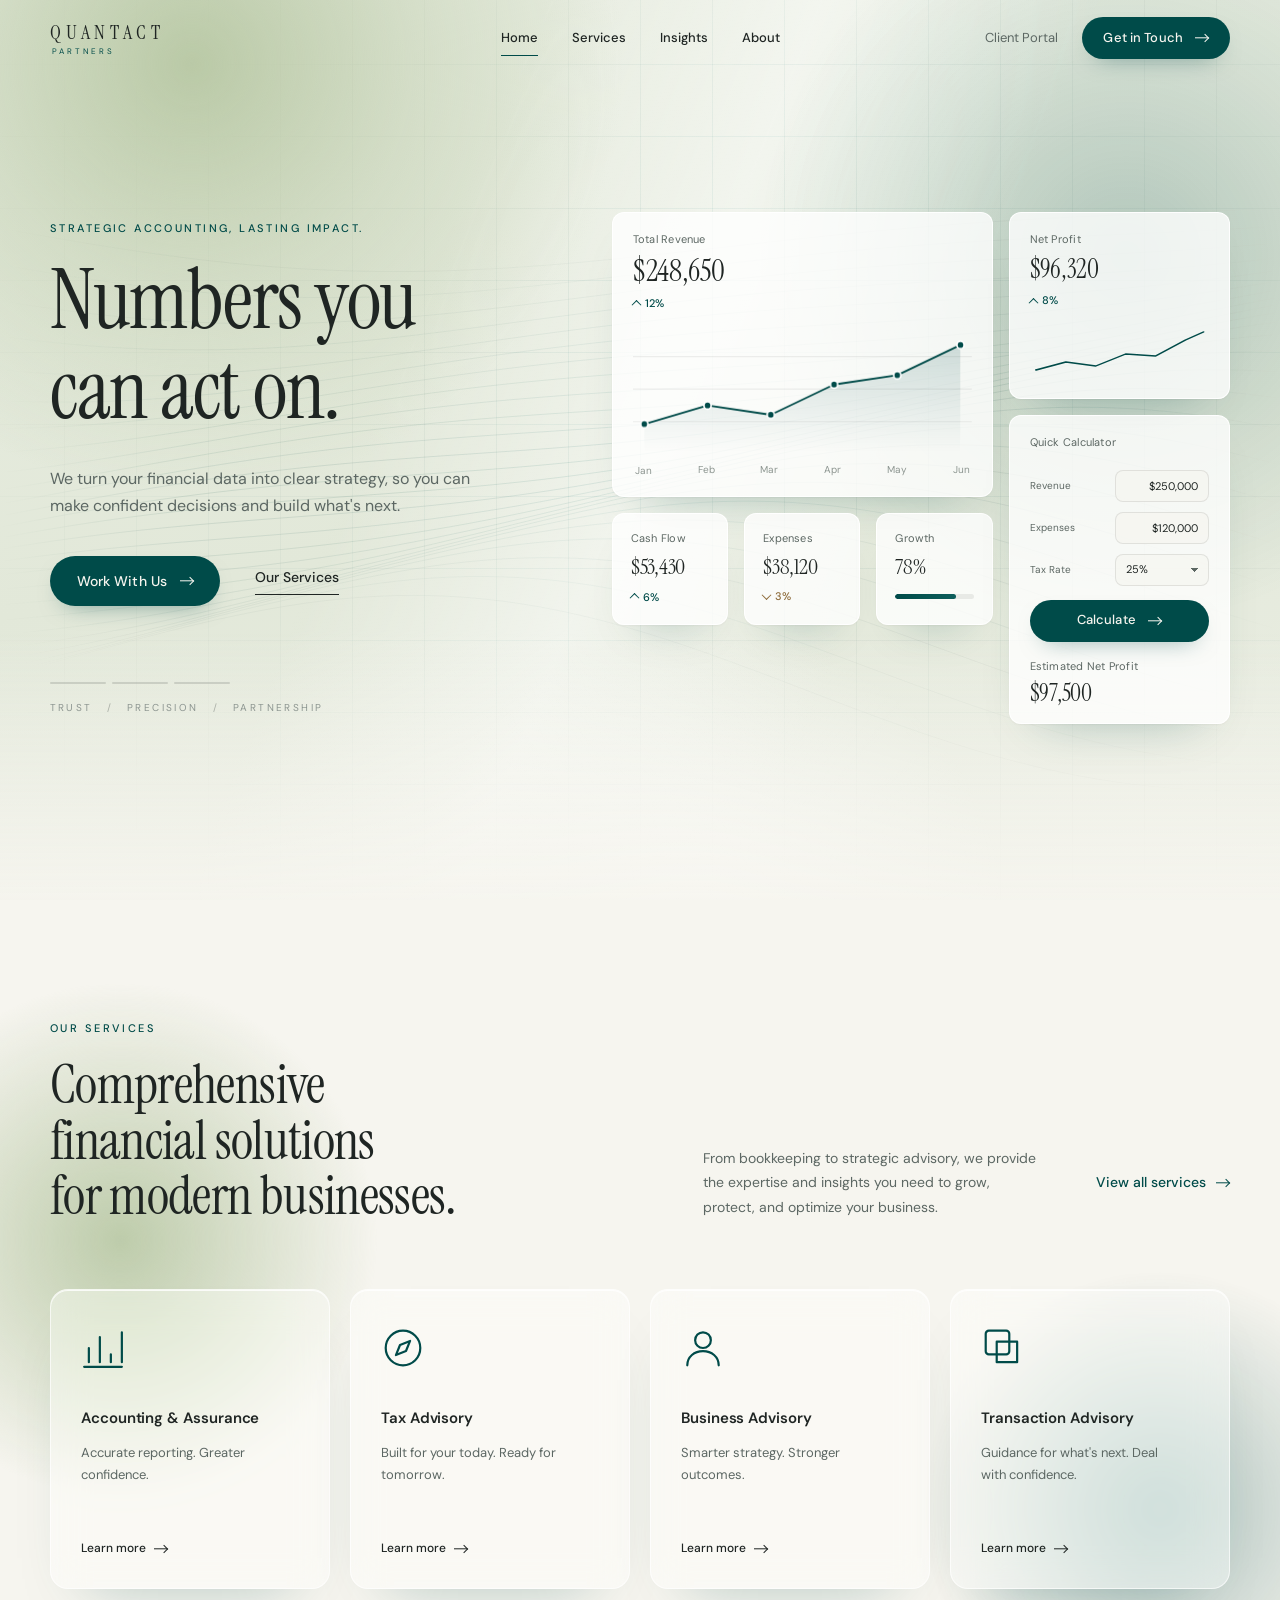
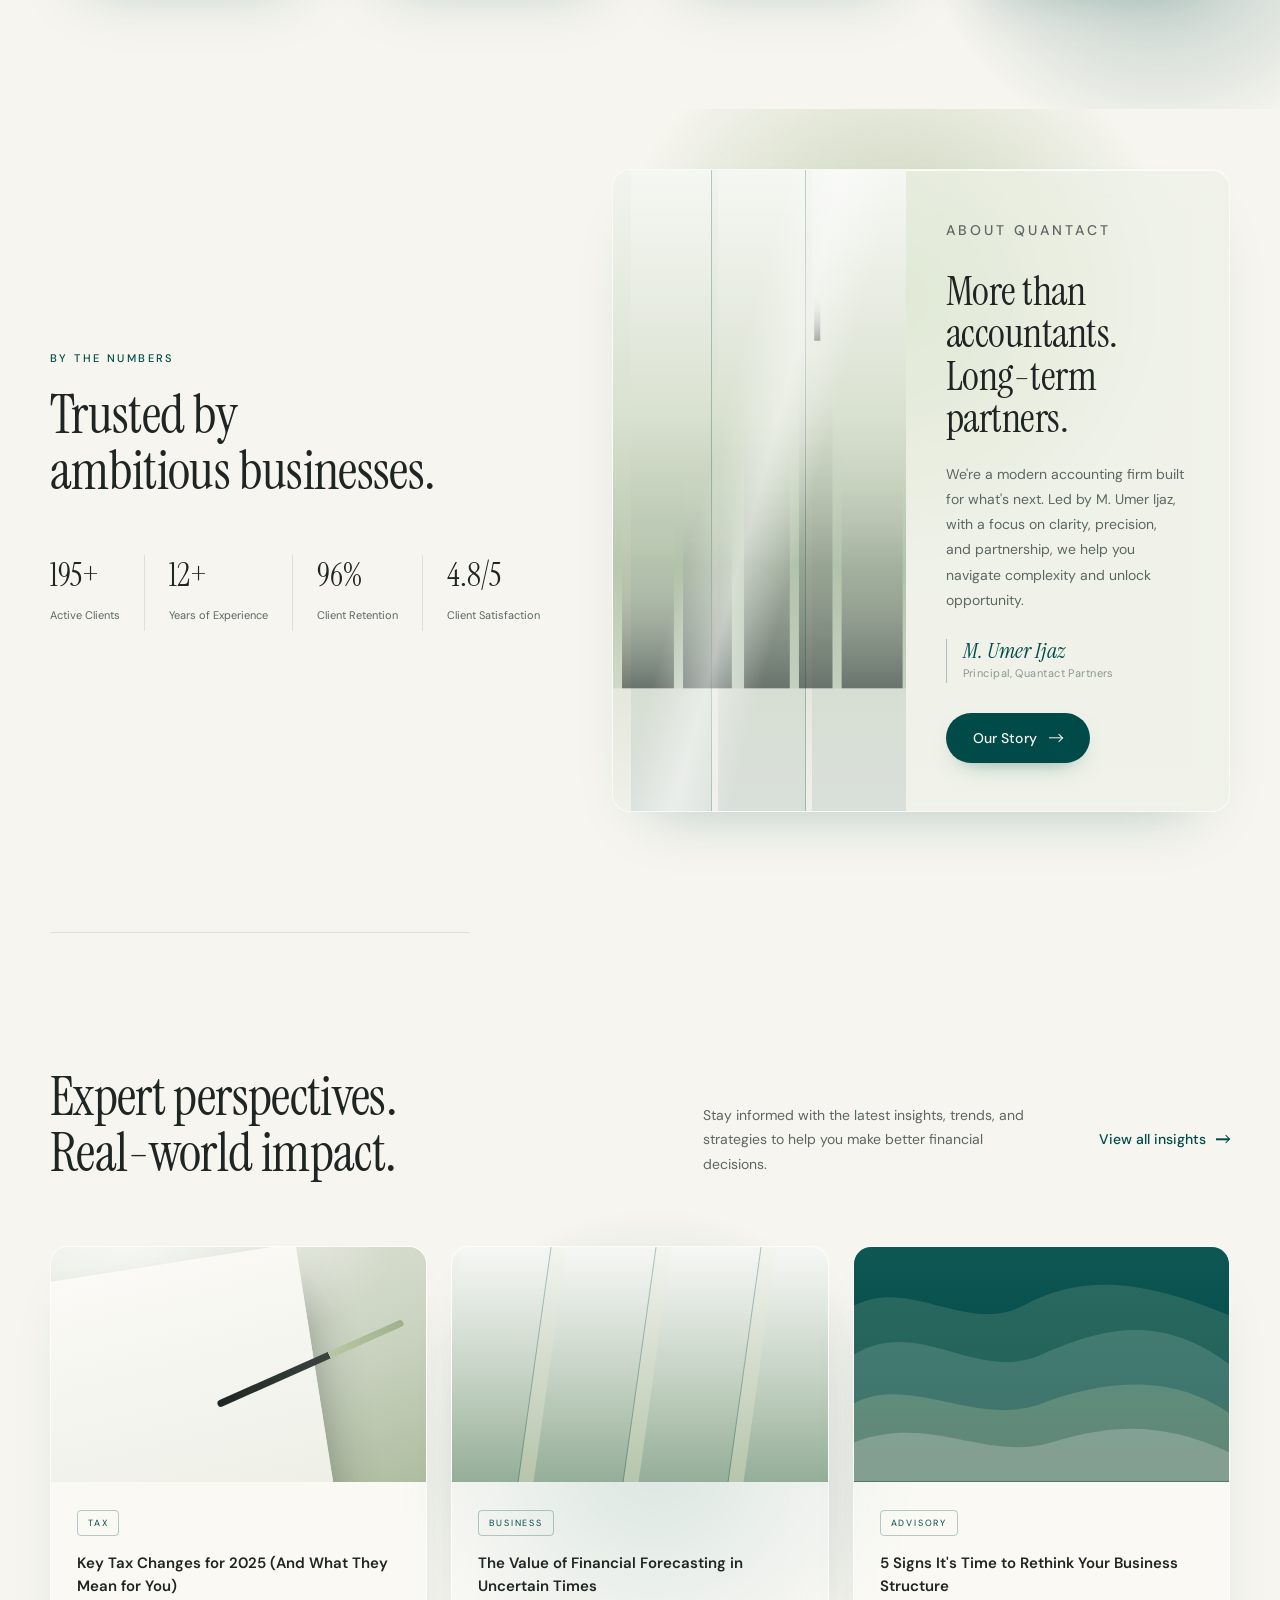
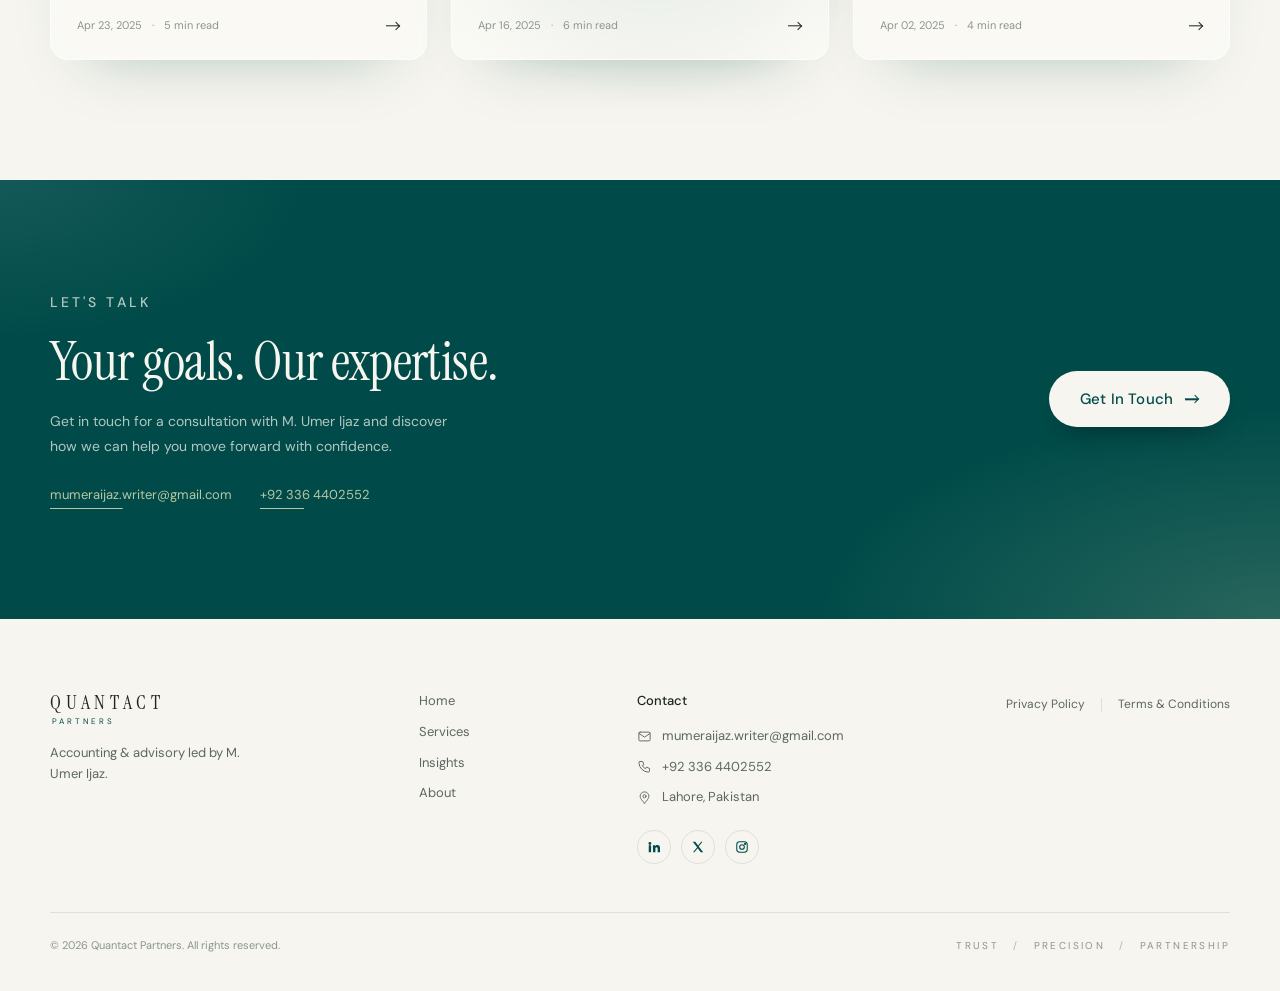
==== index.html @ a934c2be "Rebuild site as a lightweight glassmorphism page matching the reference design Replace the Three.js " ====
<!DOCTYPE html>
<html lang="en">
<head>
  <meta charset="utf-8">
  <meta name="viewport" content="width=device-width, initial-scale=1">
  <title>Quantact Partners | M. Umer Ijaz, Accounting &amp; Advisory</title>
  <meta name="description" content="Quantact Partners, led by M. Umer Ijaz, turns financial data into clear strategy. Accounting, assurance, tax and business advisory for ambitious businesses in Lahore and beyond.">
  <meta name="theme-color" content="#F6F5EF">
  <link rel="preconnect" href="https://fonts.googleapis.com">
  <link rel="preconnect" href="https://fonts.gstatic.com" crossorigin>
  <link href="https://fonts.googleapis.com/css2?family=Instrument+Serif:ital@0;1&family=DM+Sans:opsz,wght@9..40,300;9..40,400;9..40,500;9..40,600&display=swap" rel="stylesheet">
  <link rel="stylesheet" href="assets/css/style.css">
  <link rel="icon" href="data:image/svg+xml,%3Csvg xmlns='http://www.w3.org/2000/svg' viewBox='0 0 64 64'%3E%3Crect width='64' height='64' rx='14' fill='%23004B49'/%3E%3Ctext x='32' y='44' text-anchor='middle' font-family='Georgia,serif' font-size='36' fill='%23F6F5EF'%3EQ%3C/text%3E%3C/svg%3E">
</head>
<body>

  <header class="nav" id="nav">
    <div class="container nav__inner">
      <a href="#home" class="brand" aria-label="Quantact Partners, home">
        <span class="brand__name">Quantact</span>
        <span class="brand__sub">Partners</span>
      </a>

      <nav class="nav__links" aria-label="Primary">
        <a href="#home" class="is-active">Home</a>
        <a href="#services">Services</a>
        <a href="#insights">Insights</a>
        <a href="#about">About</a>
      </nav>

      <div class="nav__actions">
        <a href="#contact" class="nav__portal">Client Portal</a>
        <a href="#contact" class="btn btn--sm" data-magnetic>Get in Touch <i class="arrow"></i></a>
        <button class="burger" id="burger" aria-label="Open menu" aria-expanded="false" aria-controls="menu">
          <span></span><span></span>
        </button>
      </div>
    </div>
  </header>

  <nav class="menu" id="menu" aria-label="Mobile">
    <a href="#home">Home</a>
    <a href="#services">Services</a>
    <a href="#insights">Insights</a>
    <a href="#about">About</a>
    <a href="#contact">Client Portal</a>
    <a href="#contact" class="btn">Get in Touch <i class="arrow"></i></a>
  </nav>

  <main>

    <!-- Hero -->
    <section class="hero" id="home">
      <div class="hero__bg" aria-hidden="true">
        <div class="hero__grid-lines"></div>
        <div class="orb orb--1"></div>
        <div class="orb orb--2"></div>
        <div class="orb orb--3"></div>
        <canvas class="hero__silk" id="silk"></canvas>
        <div class="hero__sweep"></div>
        <div class="hero__vignette"></div>
      </div>

      <div class="container hero__layout">
        <div class="hero__copy">
          <p class="eyebrow rise" style="--d:.1s">Strategic accounting, lasting impact.</p>
          <h1 class="hero__title">
            <span class="l"><span class="w" style="--d:.2s">Numbers</span> <span class="w" style="--d:.3s">you</span></span>
            <span class="l"><span class="w" style="--d:.4s">can</span> <span class="w" style="--d:.5s">act</span> <span class="w" style="--d:.6s">on.</span></span>
          </h1>
          <p class="hero__lead rise" style="--d:.7s">We turn your financial data into clear strategy, so you can make confident decisions and build what's next.</p>
          <div class="hero__actions rise" style="--d:.85s">
            <a href="#contact" class="btn" data-magnetic>Work With Us <i class="arrow"></i></a>
            <a href="#services" class="link-underline">Our Services</a>
          </div>

          <div class="hero__meter rise" style="--d:1.1s" aria-hidden="true">
            <div class="meter">
              <span class="meter__bar" style="--i:0"></span>
              <span class="meter__bar" style="--i:1"></span>
              <span class="meter__bar" style="--i:2"></span>
            </div>
            <p class="values">
              <span class="values__item" style="--i:0">Trust</span><em>/</em>
              <span class="values__item" style="--i:1">Precision</span><em>/</em>
              <span class="values__item" style="--i:2">Partnership</span>
            </p>
          </div>
        </div>

        <!-- Dashboard -->
        <div class="dash rise" style="--d:.45s" aria-label="Sample financial dashboard">
          <div class="dash__col dash__col--main">
            <article class="panel panel--revenue float" style="--f:0s">
              <header class="panel__head">
                <small>Total Revenue</small>
                <strong>$<span data-count="248650">0</span></strong>
                <span class="delta delta--up"><i></i>12%</span>
              </header>
              <svg class="chart" viewBox="0 0 300 110" preserveAspectRatio="none" aria-hidden="true">
                <defs>
                  <linearGradient id="areaFill" x1="0" y1="0" x2="0" y2="1">
                    <stop offset="0" stop-color="#004B49" stop-opacity=".16"/>
                    <stop offset="1" stop-color="#004B49" stop-opacity="0"/>
                  </linearGradient>
                </defs>
                <g class="chart__rules">
                  <line x1="0" y1="28" x2="300" y2="28"/>
                  <line x1="0" y1="56" x2="300" y2="56"/>
                  <line x1="0" y1="84" x2="300" y2="84"/>
                </g>
                <path class="chart__area" d="M10 86 L66 70 L122 78 L178 52 L234 44 L290 18 L290 110 L10 110 Z" fill="url(#areaFill)"/>
                <path class="chart__line" pathLength="1" d="M10 86 L66 70 L122 78 L178 52 L234 44 L290 18"/>
                <g class="chart__dots">
                  <circle cx="10" cy="86" r="3.2" style="--i:0"/>
                  <circle cx="66" cy="70" r="3.2" style="--i:1"/>
                  <circle cx="122" cy="78" r="3.2" style="--i:2"/>
                  <circle cx="178" cy="52" r="3.2" style="--i:3"/>
                  <circle cx="234" cy="44" r="3.2" style="--i:4"/>
                  <circle cx="290" cy="18" r="3.2" style="--i:5"/>
                </g>
              </svg>
              <div class="chart__axis"><span>Jan</span><span>Feb</span><span>Mar</span><span>Apr</span><span>May</span><span>Jun</span></div>
            </article>

            <div class="dash__row">
              <article class="panel panel--mini float" style="--f:.8s">
                <small>Cash Flow</small>
                <strong>$<span data-count="53430">0</span></strong>
                <span class="delta delta--up"><i></i>6%</span>
              </article>
              <article class="panel panel--mini float" style="--f:1.6s">
                <small>Expenses</small>
                <strong>$<span data-count="38120">0</span></strong>
                <span class="delta delta--down"><i></i>3%</span>
              </article>
              <article class="panel panel--mini float" style="--f:2.4s">
                <small>Growth</small>
                <strong><span data-count="78">0</span>%</strong>
                <span class="progress" aria-hidden="true"><i style="--w:78%"></i></span>
              </article>
            </div>
          </div>

          <div class="dash__col dash__col--side">
            <article class="panel panel--profit float" style="--f:.4s">
              <small>Net Profit</small>
              <strong>$<span data-count="96320">0</span></strong>
              <span class="delta delta--up"><i></i>8%</span>
              <svg class="spark" viewBox="0 0 120 56" preserveAspectRatio="none" aria-hidden="true">
                <path class="spark__line" pathLength="1" d="M4 46 L24 38 L44 42 L64 30 L84 32 L104 16 L116 8"/>
              </svg>
            </article>

            <form class="panel panel--calc float" id="calc" style="--f:1.2s" autocomplete="off">
              <small class="panel__label">Quick Calculator</small>
              <label class="field">
                <span>Revenue</span>
                <input type="text" inputmode="numeric" name="revenue" value="$250,000" aria-label="Revenue">
              </label>
              <label class="field">
                <span>Expenses</span>
                <input type="text" inputmode="numeric" name="expenses" value="$120,000" aria-label="Expenses">
              </label>
              <label class="field">
                <span>Tax Rate</span>
                <select name="rate" aria-label="Tax rate">
                  <option value="15">15%</option>
                  <option value="20">20%</option>
                  <option value="25" selected>25%</option>
                  <option value="30">30%</option>
                  <option value="35">35%</option>
                </select>
              </label>
              <button type="submit" class="btn btn--block">Calculate <i class="arrow"></i></button>
              <div class="calc__result">
                <small>Estimated Net Profit</small>
                <strong>$<span id="calcOut">97,500</span></strong>
              </div>
            </form>
          </div>
        </div>
      </div>
    </section>

    <!-- Services -->
    <section class="section services" id="services">
      <div class="glow glow--a" aria-hidden="true"></div>
      <div class="glow glow--b" aria-hidden="true"></div>
      <div class="container">
        <div class="section__head">
          <div>
            <p class="eyebrow reveal">Our Services</p>
            <h2 class="title reveal" style="--d:.1s">Comprehensive<br>financial solutions<br>for modern businesses.</h2>
          </div>
          <div class="section__aside reveal" style="--d:.2s">
            <p>From bookkeeping to strategic advisory, we provide the expertise and insights you need to grow, protect, and optimize your business.</p>
            <a href="#contact" class="link-arrow">View all services <i class="arrow"></i></a>
          </div>
        </div>

        <div class="cards">
          <article class="glass card reveal" style="--d:0s">
            <span class="card__icon"><svg viewBox="0 0 28 28" aria-hidden="true"><path d="M5 23V14M12 23V7M19 23v-5M26 23V4" stroke-linecap="round"/><path d="M2 26h24" stroke-linecap="round"/></svg></span>
            <h3>Accounting &amp; Assurance</h3>
            <p>Accurate reporting. Greater confidence.</p>
            <a href="#contact" class="card__link">Learn more <i class="arrow"></i></a>
          </article>
          <article class="glass card reveal" style="--d:.1s">
            <span class="card__icon"><svg viewBox="0 0 28 28" aria-hidden="true"><circle cx="14" cy="14" r="11"/><path d="m18.5 9.5-2.6 6.4-6.4 2.6 2.6-6.4z" stroke-linejoin="round"/></svg></span>
            <h3>Tax Advisory</h3>
            <p>Built for your today. Ready for tomorrow.</p>
            <a href="#contact" class="card__link">Learn more <i class="arrow"></i></a>
          </article>
          <article class="glass card reveal" style="--d:.2s">
            <span class="card__icon"><svg viewBox="0 0 28 28" aria-hidden="true"><circle cx="14" cy="9" r="5"/><path d="M4 25c0-5.5 4.5-9 10-9s10 3.5 10 9" stroke-linecap="round"/></svg></span>
            <h3>Business Advisory</h3>
            <p>Smarter strategy. Stronger outcomes.</p>
            <a href="#contact" class="card__link">Learn more <i class="arrow"></i></a>
          </article>
          <article class="glass card reveal" style="--d:.3s">
            <span class="card__icon"><svg viewBox="0 0 28 28" aria-hidden="true"><rect x="3" y="3" width="15" height="15" rx="2"/><path d="M10 10h13v13H10z" stroke-linejoin="round"/></svg></span>
            <h3>Transaction Advisory</h3>
            <p>Guidance for what's next. Deal with confidence.</p>
            <a href="#contact" class="card__link">Learn more <i class="arrow"></i></a>
          </article>
        </div>
      </div>
    </section>

    <!-- Numbers + About -->
    <section class="section about" id="about">
      <div class="glow glow--c" aria-hidden="true"></div>
      <div class="container about__layout">
        <div class="numbers">
          <p class="eyebrow reveal">By the numbers</p>
          <h2 class="title reveal" style="--d:.1s">Trusted by<br>ambitious businesses.</h2>
          <ul class="numbers__list">
            <li class="reveal" style="--d:.15s"><strong><span data-count="200">0</span>+</strong><span>Active Clients</span></li>
            <li class="reveal" style="--d:.25s"><strong><span data-count="12">0</span>+</strong><span>Years of Experience</span></li>
            <li class="reveal" style="--d:.35s"><strong><span data-count="98">0</span>%</strong><span>Client Retention</span></li>
            <li class="reveal" style="--d:.45s"><strong><span data-count="4.9" data-decimals="1">0</span>/5</strong><span>Client Satisfaction</span></li>
          </ul>
        </div>

        <div class="story glass reveal" style="--d:.2s">
          <div class="story__media" aria-hidden="true">
            <div class="skyline">
              <svg viewBox="0 0 320 420" preserveAspectRatio="xMidYMax slice">
                <defs>
                  <linearGradient id="skyFade" x1="0" y1="0" x2="0" y2="1">
                    <stop offset="0" stop-color="#F6F5EF" stop-opacity="0"/>
                    <stop offset="1" stop-color="#1F2523" stop-opacity=".55"/>
                  </linearGradient>
                </defs>
                <g class="skyline__towers" fill="url(#skyFade)">
                  <rect x="150" y="150" width="30" height="190"/>
                  <rect x="186" y="110" width="22" height="230"/>
                  <rect x="214" y="170" width="40" height="170"/>
                  <rect x="260" y="140" width="26" height="200"/>
                  <rect x="292" y="190" width="40" height="150"/>
                  <rect x="110" y="200" width="32" height="140"/>
                  <rect x="70" y="230" width="34" height="110"/>
                  <rect x="196" y="78" width="4" height="34"/>
                </g>
                <rect class="skyline__floor" x="0" y="340" width="320" height="80" fill="#F6F5EF" fill-opacity=".55"/>
              </svg>
              <span class="skyline__pane"></span>
              <span class="skyline__pane"></span>
              <span class="skyline__pane"></span>
              <span class="skyline__light"></span>
            </div>
          </div>
          <div class="story__body">
            <p class="eyebrow">About Quantact</p>
            <h2 class="title title--sm">More than accountants. Long-term partners.</h2>
            <p>We're a modern accounting firm built for what's next. Led by M. Umer Ijaz, with a focus on clarity, precision, and partnership, we help you navigate complexity and unlock opportunity.</p>
            <div class="story__principal">
              <span class="story__sig">M. Umer Ijaz</span>
              <small>Principal, Quantact Partners</small>
            </div>
            <a href="#contact" class="btn" data-magnetic>Our Story <i class="arrow"></i></a>
          </div>
        </div>
      </div>
    </section>

    <!-- Insights -->
    <section class="section insights" id="insights">
      <div class="glow glow--d" aria-hidden="true"></div>
      <div class="container">
        <hr class="rule reveal">
        <div class="section__head">
          <div>
            <p class="eyebrow reveal">Insights</p>
            <h2 class="title reveal" style="--d:.1s">Expert perspectives.<br>Real-world impact.</h2>
          </div>
          <div class="section__aside reveal" style="--d:.2s">
            <p>Stay informed with the latest insights, trends, and strategies to help you make better financial decisions.</p>
            <a href="#insights" class="link-arrow">View all insights <i class="arrow"></i></a>
          </div>
        </div>

        <div class="posts">
          <article class="post glass reveal" style="--d:0s">
            <a href="#insights" class="post__media art art--desk" aria-hidden="true" tabindex="-1">
              <span class="art__sheet"></span>
              <span class="art__pen"></span>
            </a>
            <div class="post__body">
              <span class="tag">Tax</span>
              <h3><a href="#insights">Key Tax Changes for 2025 (And What They Mean for You)</a></h3>
              <div class="post__meta"><span>Apr 23, 2025</span><em>·</em><span>5 min read</span><i class="arrow"></i></div>
            </div>
          </article>
          <article class="post glass reveal" style="--d:.12s">
            <a href="#insights" class="post__media art art--glass" aria-hidden="true" tabindex="-1">
              <span class="art__pane"></span>
              <span class="art__pane"></span>
              <span class="art__pane"></span>
              <span class="art__pane"></span>
            </a>
            <div class="post__body">
              <span class="tag">Business</span>
              <h3><a href="#insights">The Value of Financial Forecasting in Uncertain Times</a></h3>
              <div class="post__meta"><span>Apr 16, 2025</span><em>·</em><span>6 min read</span><i class="arrow"></i></div>
            </div>
          </article>
          <article class="post glass reveal" style="--d:.24s">
            <a href="#insights" class="post__media art art--sea" aria-hidden="true" tabindex="-1">
              <svg viewBox="0 0 400 240" preserveAspectRatio="none">
                <path class="wave" d="M0 60c60-30 120 30 180 0s120-30 220 10v170H0z" style="--i:0"/>
                <path class="wave" d="M0 110c70-40 130 30 200 0s130-40 200 10v120H0z" style="--i:1"/>
                <path class="wave" d="M0 160c60-30 130 25 200 0s140-30 200 10v70H0z" style="--i:2"/>
                <path class="wave" d="M0 200c80-30 140 20 210 0s120-20 190 10v30H0z" style="--i:3"/>
              </svg>
            </a>
            <div class="post__body">
              <span class="tag">Advisory</span>
              <h3><a href="#insights">5 Signs It's Time to Rethink Your Business Structure</a></h3>
              <div class="post__meta"><span>Apr 02, 2025</span><em>·</em><span>4 min read</span><i class="arrow"></i></div>
            </div>
          </article>
        </div>
      </div>
    </section>

    <!-- Call to action -->
    <section class="cta" id="contact">
      <div class="cta__lines" aria-hidden="true">
        <svg viewBox="0 0 800 400" preserveAspectRatio="none">
          <path d="M520 420C640 300 720 240 840 120" />
          <path d="M560 420C690 290 760 220 880 90" />
          <path d="M610 420C730 300 800 230 920 110" />
        </svg>
      </div>
      <div class="container cta__layout">
        <div class="cta__copy">
          <p class="eyebrow eyebrow--light reveal">Let's talk</p>
          <h2 class="title reveal" style="--d:.1s">Your goals. Our expertise.</h2>
          <p class="reveal" style="--d:.2s">Get in touch for a consultation with M. Umer Ijaz and discover how we can help you move forward with confidence.</p>
          <div class="cta__contacts reveal" style="--d:.3s">
            <a href="mailto:mumeraijaz.writer@gmail.com">mumeraijaz.writer@gmail.com</a>
            <a href="tel:+923364402552">+92 336 4402552</a>
          </div>
        </div>
        <a href="mailto:mumeraijaz.writer@gmail.com" class="btn btn--light btn--lg glass-dark reveal" style="--d:.25s" data-magnetic>Get In Touch <i class="arrow"></i></a>
      </div>
    </section>

  </main>

  <footer class="footer">
    <div class="container">
      <div class="footer__grid">
        <div class="footer__brand">
          <a href="#home" class="brand">
            <span class="brand__name">Quantact</span>
            <span class="brand__sub">Partners</span>
          </a>
          <p>Accounting &amp; advisory led by M. Umer Ijaz.</p>
        </div>

        <nav class="footer__col" aria-label="Footer">
          <a href="#home">Home</a>
          <a href="#services">Services</a>
          <a href="#insights">Insights</a>
          <a href="#about">About</a>
        </nav>

        <div class="footer__col footer__contact">
          <h4>Contact</h4>
          <a href="mailto:mumeraijaz.writer@gmail.com"><svg viewBox="0 0 24 24" aria-hidden="true"><rect x="3" y="5" width="18" height="14" rx="2"/><path d="m3 7 9 6 9-6"/></svg>mumeraijaz.writer@gmail.com</a>
          <a href="tel:+923364402552"><svg viewBox="0 0 24 24" aria-hidden="true"><path d="M5 4h4l2 5-2.5 1.5a11 11 0 0 0 5 5L15 13l5 2v4a2 2 0 0 1-2 2A16 16 0 0 1 3 6a2 2 0 0 1 2-2z" stroke-linejoin="round"/></svg>+92 336 4402552</a>
          <span><svg viewBox="0 0 24 24" aria-hidden="true"><path d="M12 21s-7-6.5-7-11a7 7 0 0 1 14 0c0 4.5-7 11-7 11z"/><circle cx="12" cy="10" r="2.5"/></svg>Lahore, Pakistan</span>
          <div class="social">
            <a href="#" aria-label="LinkedIn"><svg viewBox="0 0 24 24"><path d="M4.98 3.5a2.5 2.5 0 1 1 0 5 2.5 2.5 0 0 1 0-5zM3 9h4v12H3zM10 9h3.8v1.7h.1c.5-1 1.8-2 3.7-2 4 0 4.7 2.6 4.7 6V21h-4v-5.5c0-1.3 0-3-1.8-3s-2.1 1.4-2.1 2.9V21h-4z"/></svg></a>
            <a href="#" aria-label="X"><svg viewBox="0 0 24 24"><path d="M3 3l7.5 9.5L3.5 21h2.2l5.8-6.9 5.3 6.9H21l-7.8-10L19.7 3h-2.2l-5.3 6.3L7.3 3z"/></svg></a>
            <a href="#" aria-label="Instagram"><svg viewBox="0 0 24 24" class="stroke"><rect x="3" y="3" width="18" height="18" rx="5"/><circle cx="12" cy="12" r="4"/><circle cx="17.3" cy="6.7" r=".9" fill="currentColor"/></svg></a>
          </div>
        </div>

        <div class="footer__legal">
          <a href="#">Privacy Policy</a>
          <span></span>
          <a href="#">Terms &amp; Conditions</a>
        </div>
      </div>

      <div class="footer__bottom">
        <span>&copy; <span id="year">2025</span> Quantact Partners. All rights reserved.</span>
        <p class="values values--static"><span>Trust</span><em>/</em><span>Precision</span><em>/</em><span>Partnership</span></p>
      </div>
    </div>
  </footer>

  <script src="assets/js/main.js" defer></script>
</body>
</html>
---- assets/css/style.css ----
/* Quantact Partners — stylesheet */

:root {
  --teal: #004B49;
  --teal-deep: #003634;
  --teal-soft: #0e5f5c;
  --sage: #B7C7A3;
  --sage-soft: #E3E9DB;
  --sage-pale: #EEF1E8;
  --ivory: #F6F5EF;
  --ink: #1F2523;
  --muted: #5c6763;
  --faint: #8c9590;
  --line: rgba(31, 37, 35, 0.1);
  --white: #ffffff;

  --serif: "Instrument Serif", "Cormorant Garamond", Georgia, "Times New Roman", serif;
  --sans: "DM Sans", "Helvetica Neue", Arial, system-ui, sans-serif;

  --ease: cubic-bezier(0.2, 0.7, 0.2, 1);
  --ease-soft: cubic-bezier(0.33, 1, 0.68, 1);
  --radius: 18px;
  --radius-sm: 12px;
  --container: 1180px;
  --gutter: 24px;
  --nav-h: 76px;
}

*, *::before, *::after { box-sizing: border-box; }

html {
  scroll-behavior: smooth;
  -webkit-text-size-adjust: 100%;
}

body {
  margin: 0;
  font-family: var(--sans);
  font-size: 16px;
  line-height: 1.6;
  color: var(--ink);
  background: var(--ivory);
  -webkit-font-smoothing: antialiased;
  -moz-osx-font-smoothing: grayscale;
  overflow-x: hidden;
}

img, svg { display: block; max-width: 100%; }
a { color: inherit; text-decoration: none; }
button, input, select { font: inherit; color: inherit; }
h1, h2, h3, h4, p, ul { margin: 0; }
ul { padding: 0; list-style: none; }

.container {
  width: min(100% - var(--gutter) * 2, var(--container));
  margin-inline: auto;
}

/* ---------- Typography ---------- */

.eyebrow {
  font-size: 11px;
  font-weight: 500;
  letter-spacing: 0.22em;
  text-transform: uppercase;
  color: var(--teal);
  margin-bottom: 20px;
}
.eyebrow--light { color: var(--sage); }

.title {
  font-family: var(--serif);
  font-weight: 400;
  font-size: clamp(2.3rem, 4.2vw, 3.5rem);
  line-height: 1.04;
  letter-spacing: -0.012em;
  color: var(--ink);
}
.title--sm { font-size: clamp(2rem, 3.2vw, 2.7rem); }

/* ---------- Buttons & links ---------- */

.btn {
  position: relative;
  display: inline-flex;
  align-items: center;
  gap: 12px;
  height: 50px;
  padding: 0 26px;
  border-radius: 999px;
  border: 1px solid transparent;
  background: var(--teal);
  color: var(--ivory);
  font-size: 14px;
  font-weight: 500;
  letter-spacing: 0.01em;
  white-space: nowrap;
  cursor: pointer;
  overflow: hidden;
  transition: background 0.4s var(--ease), transform 0.5s var(--ease), box-shadow 0.4s var(--ease);
  box-shadow: 0 10px 24px -14px rgba(0, 75, 73, 0.6);
}
.btn::before {
  content: "";
  position: absolute;
  inset: 0;
  background: radial-gradient(120px 60px at var(--mx, 50%) var(--my, 50%), rgba(255, 255, 255, 0.22), transparent 70%);
  opacity: 0;
  transition: opacity 0.4s;
}
.btn:hover { background: var(--teal-deep); box-shadow: 0 16px 30px -14px rgba(0, 75, 73, 0.7); }
.btn:hover::before { opacity: 1; }
.btn:hover .arrow { transform: translateX(4px); }
.btn--sm { height: 42px; padding: 0 20px; font-size: 13px; }
.btn--lg { height: 56px; padding: 0 30px; font-size: 15px; }
.btn--block { width: 100%; justify-content: center; height: 42px; font-size: 13px; }
.btn--light { background: var(--ivory); color: var(--teal); box-shadow: 0 14px 30px -16px rgba(0, 0, 0, 0.5); }
.btn--light:hover { background: var(--white); }
.btn--light::before { background: radial-gradient(120px 60px at var(--mx, 50%) var(--my, 50%), rgba(183, 199, 163, 0.35), transparent 70%); }

.arrow {
  position: relative;
  display: inline-block;
  width: 14px;
  height: 10px;
  flex: none;
  transition: transform 0.4s var(--ease);
}
.arrow::before {
  content: "";
  position: absolute;
  left: 0;
  top: 50%;
  width: 13px;
  height: 1.4px;
  background: currentColor;
  transform: translateY(-50%);
}
.arrow::after {
  content: "";
  position: absolute;
  right: 1px;
  top: 50%;
  width: 6px;
  height: 6px;
  border-top: 1.4px solid currentColor;
  border-right: 1.4px solid currentColor;
  transform: translateY(-50%) rotate(45deg);
}

.link-underline {
  position: relative;
  font-size: 14px;
  font-weight: 500;
  color: var(--ink);
  padding-bottom: 6px;
}
.link-underline::after {
  content: "";
  position: absolute;
  left: 0;
  bottom: 0;
  width: 100%;
  height: 1px;
  background: var(--ink);
  transform-origin: right;
  transition: transform 0.5s var(--ease);
}
.link-underline:hover::after { transform: scaleX(0); transform-origin: left; }

.link-arrow {
  display: inline-flex;
  align-items: center;
  gap: 10px;
  font-size: 14px;
  font-weight: 500;
  color: var(--teal);
}
.link-arrow:hover .arrow { transform: translateX(5px); }

/* ---------- Glass ---------- */

.glass {
  position: relative;
  background: rgba(255, 255, 255, 0.42);
  -webkit-backdrop-filter: blur(18px) saturate(1.4);
  backdrop-filter: blur(18px) saturate(1.4);
  border: 1px solid rgba(255, 255, 255, 0.65);
  box-shadow:
    inset 0 1px 0 rgba(255, 255, 255, 0.8),
    0 30px 60px -40px rgba(0, 75, 73, 0.35);
}
.glass::after {
  content: "";
  position: absolute;
  inset: 0;
  border-radius: inherit;
  pointer-events: none;
  background: radial-gradient(260px 200px at var(--mx, -20%) var(--my, -20%), rgba(255, 255, 255, 0.55), transparent 70%);
  opacity: 0;
  transition: opacity 0.5s;
}
.glass:hover::after { opacity: 1; }

.glow {
  position: absolute;
  border-radius: 50%;
  pointer-events: none;
  will-change: transform;
}
.glow--a {
  width: 560px; height: 560px; left: -160px; top: 60px;
  background: radial-gradient(circle, rgba(183, 199, 163, 0.9), rgba(183, 199, 163, 0) 65%);
  animation: drift 22s ease-in-out infinite alternate;
}
.glow--b {
  width: 520px; height: 520px; right: -140px; bottom: -60px;
  background: radial-gradient(circle, rgba(0, 75, 73, 0.28), rgba(0, 75, 73, 0) 65%);
  animation: drift 26s ease-in-out infinite alternate-reverse;
}
.glow--c {
  width: 620px; height: 620px; right: 6%; top: -120px;
  background: radial-gradient(circle, rgba(183, 199, 163, 0.85), rgba(183, 199, 163, 0) 65%);
  animation: drift 28s ease-in-out infinite alternate;
}
.glow--d {
  width: 540px; height: 540px; left: 30%; top: 30%;
  background: radial-gradient(circle, rgba(0, 75, 73, 0.2), rgba(0, 75, 73, 0) 65%);
  animation: drift 24s ease-in-out infinite alternate-reverse;
}
@keyframes drift {
  0% { transform: translate3d(0, 0, 0) scale(1); }
  50% { transform: translate3d(60px, -40px, 0) scale(1.08); }
  100% { transform: translate3d(-40px, 50px, 0) scale(0.96); }
}

/* ---------- Navigation ---------- */

.nav {
  position: fixed;
  top: 0;
  left: 0;
  right: 0;
  z-index: 50;
  height: var(--nav-h);
  display: flex;
  align-items: center;
  transition: background 0.5s var(--ease), box-shadow 0.5s var(--ease), height 0.4s var(--ease);
}
.nav.is-scrolled {
  height: 64px;
  background: rgba(246, 245, 239, 0.72);
  -webkit-backdrop-filter: blur(16px) saturate(1.3);
  backdrop-filter: blur(16px) saturate(1.3);
  box-shadow: 0 1px 0 rgba(31, 37, 35, 0.06);
}
.nav__inner {
  display: grid;
  grid-template-columns: 1fr auto 1fr;
  align-items: center;
}

.brand {
  display: inline-flex;
  flex-direction: column;
  line-height: 1;
}
.brand__name {
  font-family: var(--serif);
  font-size: 20px;
  letter-spacing: 0.24em;
  text-transform: uppercase;
  color: var(--ink);
}
.brand__sub {
  font-size: 8px;
  letter-spacing: 0.36em;
  text-transform: uppercase;
  color: var(--teal);
  margin-top: 5px;
  padding-left: 2px;
}

.nav__links {
  display: flex;
  gap: 34px;
  justify-self: center;
}
.nav__links a {
  position: relative;
  font-size: 13px;
  font-weight: 500;
  color: var(--ink);
  padding: 8px 0;
  transition: color 0.3s;
}
.nav__links a::after {
  content: "";
  position: absolute;
  left: 0;
  bottom: 0;
  width: 100%;
  height: 1.5px;
  background: var(--teal);
  transform: scaleX(0);
  transform-origin: right;
  transition: transform 0.45s var(--ease);
}
.nav__links a:hover::after,
.nav__links a.is-active::after { transform: scaleX(1); transform-origin: left; }

.nav__actions {
  display: flex;
  align-items: center;
  gap: 24px;
  justify-self: end;
}
.nav__portal {
  font-size: 13px;
  color: var(--muted);
  transition: color 0.3s;
}
.nav__portal:hover { color: var(--teal); }

.burger {
  display: none;
  width: 42px;
  height: 42px;
  border: 1px solid var(--line);
  border-radius: 50%;
  background: transparent;
  cursor: pointer;
  position: relative;
}
.burger span {
  position: absolute;
  left: 12px;
  width: 18px;
  height: 1.5px;
  background: var(--ink);
  transition: transform 0.4s var(--ease), top 0.4s var(--ease);
}
.burger span:first-child { top: 16px; }
.burger span:last-child { top: 24px; }
.burger.is-open span:first-child { top: 20px; transform: rotate(45deg); }
.burger.is-open span:last-child { top: 20px; transform: rotate(-45deg); }

.menu {
  position: fixed;
  inset: 0;
  z-index: 40;
  display: flex;
  flex-direction: column;
  justify-content: center;
  gap: 8px;
  padding: 90px 32px 40px;
  background: rgba(246, 245, 239, 0.86);
  -webkit-backdrop-filter: blur(24px);
  backdrop-filter: blur(24px);
  opacity: 0;
  visibility: hidden;
  transition: opacity 0.4s var(--ease), visibility 0s 0.4s;
}
.menu.is-open { opacity: 1; visibility: visible; transition: opacity 0.4s var(--ease); }
.menu a:not(.btn) {
  font-family: var(--serif);
  font-size: 2.4rem;
  line-height: 1.2;
  color: var(--ink);
  transform: translateY(16px);
  opacity: 0;
  transition: transform 0.6s var(--ease), opacity 0.6s;
}
.menu.is-open a:not(.btn) { transform: none; opacity: 1; }
.menu.is-open a:nth-child(2) { transition-delay: 0.05s; }
.menu.is-open a:nth-child(3) { transition-delay: 0.1s; }
.menu.is-open a:nth-child(4) { transition-delay: 0.15s; }
.menu.is-open a:nth-child(5) { transition-delay: 0.2s; }
.menu .btn { align-self: flex-start; margin-top: 24px; }

/* ---------- Hero ---------- */

.hero {
  position: relative;
  min-height: 100vh;
  display: flex;
  align-items: center;
  padding: calc(var(--nav-h) + 56px) 0 96px;
  overflow: hidden;
  isolation: isolate;
  background: linear-gradient(170deg, #E9EEE2 0%, #E2E8D9 55%, #ECEFE5 100%);
}

.hero__bg { position: absolute; inset: 0; z-index: -1; overflow: hidden; }

.hero__grid-lines {
  position: absolute;
  inset: -80px;
  background-image:
    linear-gradient(rgba(0, 75, 73, 0.06) 1px, transparent 1px),
    linear-gradient(90deg, rgba(0, 75, 73, 0.06) 1px, transparent 1px);
  background-size: 72px 72px;
  -webkit-mask-image: radial-gradient(ellipse 70% 80% at 60% 40%, #000 20%, transparent 100%);
  mask-image: radial-gradient(ellipse 70% 80% at 60% 40%, #000 20%, transparent 100%);
  animation: gridDrift 60s linear infinite;
}
@keyframes gridDrift {
  from { transform: translate3d(0, 0, 0); }
  to { transform: translate3d(72px, 72px, 0); }
}

.orb {
  position: absolute;
  border-radius: 50%;
  will-change: transform;
}
.orb--1 {
  width: 70vw; height: 70vw; max-width: 900px; max-height: 900px;
  left: -20vw; top: -30vw;
  background: radial-gradient(circle, rgba(183, 199, 163, 0.95) 0%, rgba(183, 199, 163, 0.4) 35%, rgba(183, 199, 163, 0) 68%);
  animation: orbA 26s ease-in-out infinite alternate;
}
.orb--2 {
  width: 60vw; height: 60vw; max-width: 820px; max-height: 820px;
  right: -18vw; top: -10vw;
  background: radial-gradient(circle, rgba(0, 75, 73, 0.22) 0%, rgba(0, 75, 73, 0.08) 40%, rgba(0, 75, 73, 0) 68%);
  animation: orbB 30s ease-in-out infinite alternate;
}
.orb--3 {
  width: 50vw; height: 50vw; max-width: 700px; max-height: 700px;
  left: 30vw; bottom: -28vw;
  background: radial-gradient(circle, rgba(255, 255, 255, 0.9) 0%, rgba(255, 255, 255, 0.35) 40%, rgba(255, 255, 255, 0) 68%);
  animation: orbC 22s ease-in-out infinite alternate;
}
@keyframes orbA {
  0% { transform: translate3d(0, 0, 0) scale(1); }
  50% { transform: translate3d(12vw, 8vw, 0) scale(1.12); }
  100% { transform: translate3d(4vw, 16vw, 0) scale(0.94); }
}
@keyframes orbB {
  0% { transform: translate3d(0, 0, 0) scale(1); }
  50% { transform: translate3d(-10vw, 10vw, 0) scale(1.1); }
  100% { transform: translate3d(-4vw, -6vw, 0) scale(1.18); }
}
@keyframes orbC {
  0% { transform: translate3d(0, 0, 0) scale(1); }
  50% { transform: translate3d(-14vw, -6vw, 0) scale(1.15); }
  100% { transform: translate3d(10vw, -10vw, 0) scale(0.9); }
}

.hero__silk {
  position: absolute;
  inset: 0;
  width: 100%;
  height: 100%;
  -webkit-mask-image: linear-gradient(90deg, transparent, #000 15%, #000 85%, transparent);
  mask-image: linear-gradient(90deg, transparent, #000 15%, #000 85%, transparent);
}

.hero__sweep {
  position: absolute;
  inset: -40% -60%;
  background: linear-gradient(112deg, transparent 42%, rgba(255, 255, 255, 0.5) 50%, transparent 58%);
  animation: sweep 16s ease-in-out infinite;
  mix-blend-mode: soft-light;
}
@keyframes sweep {
  0%, 15% { transform: translateX(-45%); }
  60%, 100% { transform: translateX(45%); }
}

.hero__vignette {
  position: absolute;
  inset: 0;
  background: linear-gradient(180deg, rgba(246, 245, 239, 0) 70%, rgba(246, 245, 239, 0.9) 100%);
}

.hero__layout {
  display: grid;
  grid-template-columns: minmax(0, 0.9fr) minmax(0, 1.1fr);
  gap: 56px;
  align-items: center;
}

.hero__copy { max-width: 520px; }

.hero__title {
  font-family: var(--serif);
  font-weight: 400;
  font-size: clamp(3.4rem, 6.6vw, 5.9rem);
  line-height: 0.98;
  letter-spacing: -0.015em;
  color: var(--ink);
  margin-bottom: 28px;
}
.hero__title .l { display: block; overflow: hidden; padding-bottom: 0.08em; }
.hero__title .w {
  display: inline-block;
  transform: translateY(110%) rotate(2deg);
  transform-origin: left bottom;
  animation: wordRise 1.1s var(--ease) var(--d, 0s) forwards;
}
@keyframes wordRise {
  to { transform: translateY(0) rotate(0); }
}

.hero__lead {
  font-size: 16px;
  line-height: 1.7;
  color: var(--muted);
  max-width: 420px;
  margin-bottom: 36px;
}

.hero__actions {
  display: flex;
  align-items: center;
  gap: 34px;
  margin-bottom: 76px;
}

.rise {
  opacity: 0;
  transform: translateY(18px);
  animation: rise 1s var(--ease) var(--d, 0s) forwards;
}
@keyframes rise {
  to { opacity: 1; transform: none; }
}

.hero__meter { display: grid; gap: 16px; }

.meter { display: flex; gap: 6px; width: 180px; }
.meter__bar {
  position: relative;
  flex: 1;
  height: 2px;
  background: rgba(31, 37, 35, 0.14);
  overflow: hidden;
  border-radius: 2px;
}
.meter__bar::after {
  content: "";
  position: absolute;
  inset: 0;
  background: var(--teal);
  transform: scaleX(0);
  transform-origin: left;
  animation: meterFill 12s linear calc(var(--i) * 4s) infinite;
}
@keyframes meterFill {
  0% { transform: scaleX(0); transform-origin: left; }
  33.33% { transform: scaleX(1); transform-origin: left; }
  33.34% { transform-origin: right; }
  36% { transform: scaleX(0); transform-origin: right; }
  100% { transform: scaleX(0); transform-origin: right; }
}

.values {
  display: flex;
  align-items: center;
  gap: 14px;
  font-size: 10px;
  letter-spacing: 0.24em;
  text-transform: uppercase;
  color: var(--faint);
}
.values em { font-style: normal; color: var(--line); color: rgba(31, 37, 35, 0.3); }
.values__item { animation: valueGlow 12s linear calc(var(--i) * 4s) infinite; }
@keyframes valueGlow {
  0%, 33% { color: var(--teal); }
  36%, 100% { color: var(--faint); }
}
.values--static span { color: var(--faint); }

/* Dashboard */

.dash {
  display: grid;
  grid-template-columns: 1.72fr 1fr;
  gap: 16px;
  align-items: start;
}
.dash__col { display: grid; gap: 16px; }
.dash__row { display: grid; grid-template-columns: repeat(3, 1fr); gap: 16px; }

.panel {
  position: relative;
  background: rgba(255, 255, 255, 0.78);
  border: 1px solid rgba(255, 255, 255, 0.9);
  border-radius: var(--radius-sm);
  padding: 18px 20px;
  box-shadow:
    0 1px 2px rgba(31, 37, 35, 0.04),
    0 24px 48px -32px rgba(0, 75, 73, 0.35);
}
.panel small {
  display: block;
  font-size: 11px;
  color: var(--muted);
  letter-spacing: 0.02em;
  margin-bottom: 8px;
}
.panel strong {
  display: block;
  font-family: var(--serif);
  font-weight: 400;
  font-size: 26px;
  line-height: 1;
  color: var(--ink);
  letter-spacing: -0.01em;
  font-variant-numeric: tabular-nums;
}

.float { animation: float 7s ease-in-out var(--f, 0s) infinite; }
@keyframes float {
  0%, 100% { transform: translateY(0); }
  50% { transform: translateY(-5px); }
}

.delta {
  display: inline-flex;
  align-items: center;
  gap: 5px;
  margin-top: 10px;
  font-size: 11px;
  font-weight: 500;
  color: var(--teal);
}
.delta i {
  width: 7px;
  height: 7px;
  border-left: 1.4px solid currentColor;
  border-top: 1.4px solid currentColor;
  transform: rotate(45deg) translate(1px, 1px);
}
.delta--down { color: #8d6b3a; }
.delta--down i { transform: rotate(225deg) translate(1px, 1px); }

.panel--revenue strong { font-size: 30px; }
.panel__head { position: relative; }
.panel__head .delta { margin-top: 8px; }

.chart {
  width: 100%;
  height: 128px;
  margin-top: 10px;
  overflow: visible;
}
.chart__rules line { stroke: rgba(31, 37, 35, 0.07); stroke-width: 1; }
.chart__line {
  fill: none;
  stroke: var(--teal);
  stroke-width: 1.6;
  stroke-linecap: round;
  stroke-linejoin: round;
  stroke-dasharray: 1;
  stroke-dashoffset: 1;
  animation: draw 1.8s var(--ease-soft) 0.9s forwards;
}
.chart__area {
  opacity: 0;
  animation: fadeIn 1.2s ease 1.8s forwards;
}
.chart__dots circle {
  fill: var(--teal);
  stroke: #fff;
  stroke-width: 1.5;
  transform-box: fill-box;
  transform-origin: center;
  transform: scale(0);
  animation: pop 0.5s var(--ease) calc(1s + var(--i) * 0.28s) forwards;
}
@keyframes draw { to { stroke-dashoffset: 0; } }
@keyframes fadeIn { to { opacity: 1; } }
@keyframes pop { to { transform: scale(1); } }

.chart__axis {
  display: flex;
  justify-content: space-between;
  margin-top: 10px;
  font-size: 10px;
  color: var(--faint);
  padding: 0 2px;
}

.panel--mini { padding: 16px 18px; }
.panel--mini strong { font-size: 22px; }

.progress {
  display: block;
  height: 5px;
  border-radius: 4px;
  background: rgba(31, 37, 35, 0.08);
  margin-top: 16px;
  overflow: hidden;
}
.progress i {
  display: block;
  height: 100%;
  width: var(--w);
  border-radius: inherit;
  background: linear-gradient(90deg, var(--teal), var(--teal-soft));
  transform: scaleX(0);
  transform-origin: left;
  animation: grow 1.6s var(--ease) 1.2s forwards;
}
@keyframes grow { to { transform: scaleX(1); } }

.spark {
  width: 100%;
  height: 56px;
  margin-top: 12px;
  overflow: visible;
}
.spark__line {
  fill: none;
  stroke: var(--teal);
  stroke-width: 1.4;
  stroke-linecap: round;
  stroke-linejoin: round;
  stroke-dasharray: 1;
  stroke-dashoffset: 1;
  animation: draw 1.6s var(--ease-soft) 1.2s forwards;
}

.panel--calc { display: grid; gap: 10px; }
.panel__label { margin-bottom: 2px; }
.field {
  display: grid;
  grid-template-columns: 1fr 1.25fr;
  align-items: center;
  gap: 10px;
}
.field span { font-size: 10px; color: var(--muted); }
.field input,
.field select {
  width: 100%;
  height: 32px;
  padding: 0 10px;
  border: 1px solid rgba(31, 37, 35, 0.1);
  border-radius: 8px;
  background: rgba(246, 245, 239, 0.7);
  font-size: 11px;
  text-align: right;
  color: var(--ink);
  outline: none;
  transition: border-color 0.3s, box-shadow 0.3s;
  -webkit-appearance: none;
  appearance: none;
}
.field select {
  text-align: left;
  padding-right: 24px;
  background-image: linear-gradient(45deg, transparent 50%, var(--muted) 50%), linear-gradient(135deg, var(--muted) 50%, transparent 50%);
  background-position: calc(100% - 13px) 13px, calc(100% - 9px) 13px;
  background-size: 4px 4px;
  background-repeat: no-repeat;
}
.field input:focus,
.field select:focus {
  border-color: var(--teal);
  box-shadow: 0 0 0 3px rgba(0, 75, 73, 0.12);
}
.panel--calc .btn { margin-top: 4px; }
.calc__result { margin-top: 6px; }
.calc__result small { margin-bottom: 6px; }
.calc__result strong { font-size: 24px; }
.calc__result.is-updating strong { animation: pulse 0.6s var(--ease); }
@keyframes pulse {
  0% { opacity: 0.2; transform: translateY(4px); }
  100% { opacity: 1; transform: none; }
}

/* ---------- Sections ---------- */

.section {
  position: relative;
  padding: 120px 0;
  overflow: hidden;
}
.section > .container { position: relative; z-index: 1; }

.section__head {
  display: grid;
  grid-template-columns: 1.15fr 1fr;
  gap: 48px;
  align-items: end;
  margin-bottom: 64px;
}
.section__aside {
  display: grid;
  grid-template-columns: 1fr auto;
  gap: 36px;
  align-items: center;
  padding-bottom: 6px;
}
.section__aside p {
  font-size: 14px;
  line-height: 1.75;
  color: var(--muted);
  max-width: 340px;
}

.reveal {
  opacity: 0;
  transform: translateY(28px);
  transition: opacity 1s var(--ease) var(--d, 0s), transform 1s var(--ease) var(--d, 0s);
}
.reveal.is-in { opacity: 1; transform: none; }

/* Services */

.cards {
  display: grid;
  grid-template-columns: repeat(4, 1fr);
  gap: 20px;
}
.card {
  display: flex;
  flex-direction: column;
  min-height: 300px;
  padding: 36px 30px 30px;
  border-radius: var(--radius);
  transition: transform 0.6s var(--ease), box-shadow 0.6s var(--ease), opacity 1s var(--ease) var(--d, 0s);
}
.card.is-in:hover {
  transform: translateY(-6px);
  box-shadow:
    inset 0 1px 0 rgba(255, 255, 255, 0.8),
    0 40px 60px -36px rgba(0, 75, 73, 0.45);
}
.card__icon {
  width: 44px;
  height: 44px;
  margin-bottom: 36px;
  color: var(--teal);
}
.card__icon svg {
  width: 100%;
  height: 100%;
  fill: none;
  stroke: currentColor;
  stroke-width: 1.4;
  transition: transform 0.6s var(--ease);
}
.card:hover .card__icon svg { transform: translateY(-3px) scale(1.04); }
.card h3 {
  font-size: 15px;
  font-weight: 600;
  letter-spacing: -0.005em;
  margin-bottom: 12px;
  color: var(--ink);
}
.card p {
  font-size: 13px;
  line-height: 1.7;
  color: var(--muted);
  max-width: 190px;
  margin-bottom: auto;
}
.card__link {
  display: inline-flex;
  align-items: center;
  gap: 8px;
  margin-top: 30px;
  font-size: 12px;
  font-weight: 500;
  color: var(--ink);
}
.card__link:hover .arrow { transform: translateX(4px); }

/* Numbers + About */

.about { padding-top: 60px; }
.about__layout {
  display: grid;
  grid-template-columns: 0.9fr 1.1fr;
  gap: 48px;
  align-items: center;
}

.numbers__list {
  display: grid;
  grid-template-columns: repeat(4, auto);
  justify-content: start;
  margin-top: 56px;
}
.numbers__list li {
  padding: 4px 24px;
  border-left: 1px solid var(--line);
}
.numbers__list li:first-child { padding-left: 0; border-left: 0; }
.numbers__list strong {
  display: block;
  font-family: var(--serif);
  font-weight: 400;
  font-size: 32px;
  line-height: 1;
  color: var(--ink);
  margin-bottom: 10px;
  font-variant-numeric: tabular-nums;
}
.numbers__list li > span { font-size: 11px; color: var(--muted); white-space: nowrap; }

.story {
  display: grid;
  grid-template-columns: 0.95fr 1.05fr;
  border-radius: var(--radius);
  overflow: hidden;
  background: rgba(238, 241, 232, 0.72);
}
.story__media { position: relative; min-height: 420px; }
.story__body {
  padding: 48px 44px 48px 40px;
  display: flex;
  flex-direction: column;
  align-items: flex-start;
  justify-content: center;
}
.story__body .title { margin-bottom: 22px; }
.story__body > p {
  font-size: 14px;
  line-height: 1.8;
  color: var(--muted);
  margin-bottom: 26px;
}
.story__principal {
  display: grid;
  gap: 2px;
  margin-bottom: 30px;
  padding-left: 16px;
  border-left: 1px solid rgba(0, 75, 73, 0.3);
}
.story__sig {
  font-family: var(--serif);
  font-style: italic;
  font-size: 22px;
  color: var(--teal);
  line-height: 1.1;
}
.story__principal small { font-size: 11px; color: var(--faint); letter-spacing: 0.04em; }

.skyline {
  position: absolute;
  inset: 0;
  overflow: hidden;
  background:
    linear-gradient(180deg, #F2F4EE 0%, #D9E1D0 38%, #B9C7AE 62%, #E9ECE3 100%);
}
.skyline svg {
  position: absolute;
  inset: 0;
  width: 100%;
  height: 100%;
}
.skyline__towers rect { animation: towerHaze 9s ease-in-out infinite alternate; transform-origin: bottom; }
@keyframes towerHaze {
  from { opacity: 0.75; }
  to { opacity: 1; }
}
.skyline__pane {
  position: absolute;
  top: -5%;
  bottom: -5%;
  width: 28%;
  border-right: 1px solid rgba(0, 75, 73, 0.28);
  background: linear-gradient(180deg, rgba(255, 255, 255, 0.28), rgba(255, 255, 255, 0) 40%, rgba(0, 75, 73, 0.1) 100%);
}
.skyline__pane:nth-child(2) { left: 6%; }
.skyline__pane:nth-child(3) { left: 36%; width: 30%; }
.skyline__pane:nth-child(4) { left: 68%; width: 36%; }
.skyline__light {
  position: absolute;
  inset: -30% -60%;
  background: linear-gradient(105deg, transparent 44%, rgba(255, 255, 255, 0.45) 50%, transparent 56%);
  animation: sweep 14s ease-in-out infinite;
}

/* Insights */

.insights { padding-top: 0; }
.rule {
  border: 0;
  height: 1px;
  background: var(--line);
  margin: 0 0 100px;
  max-width: 420px;
}

.posts {
  display: grid;
  grid-template-columns: repeat(3, 1fr);
  gap: 24px;
}
.post {
  display: flex;
  flex-direction: column;
  border-radius: var(--radius);
  overflow: hidden;
  transition: transform 0.6s var(--ease), box-shadow 0.6s var(--ease), opacity 1s var(--ease) var(--d, 0s);
}
.post.is-in:hover {
  transform: translateY(-6px);
  box-shadow:
    inset 0 1px 0 rgba(255, 255, 255, 0.8),
    0 40px 60px -36px rgba(0, 75, 73, 0.45);
}
.post__media {
  position: relative;
  display: block;
  aspect-ratio: 16 / 10;
  overflow: hidden;
}
.post__body { padding: 26px 26px 24px; }
.tag {
  display: inline-block;
  padding: 5px 10px;
  margin-bottom: 16px;
  border: 1px solid rgba(0, 75, 73, 0.28);
  border-radius: 4px;
  font-size: 9px;
  letter-spacing: 0.2em;
  text-transform: uppercase;
  color: var(--teal);
}
.post h3 {
  font-size: 15px;
  font-weight: 600;
  line-height: 1.5;
  margin-bottom: 20px;
  color: var(--ink);
  min-height: 3em;
}
.post h3 a { transition: color 0.3s; }
.post h3 a:hover { color: var(--teal); }
.post__meta {
  display: flex;
  align-items: center;
  gap: 10px;
  font-size: 11px;
  color: var(--faint);
}
.post__meta em { font-style: normal; }
.post__meta .arrow { margin-left: auto; color: var(--ink); }
.post:hover .post__meta .arrow { transform: translateX(5px); }

/* Generated artwork for cards */

.art { background: linear-gradient(160deg, #EEF0E8, #D3DBCA); }
.art > * { transition: transform 1.2s var(--ease); }
.post:hover .art > * { transform: scale(1.05); }

.art--desk {
  background:
    radial-gradient(120% 80% at 20% 0%, rgba(255, 255, 255, 0.7), transparent 60%),
    linear-gradient(160deg, #E3E7DC 0%, #C9D2BF 60%, #AEBDA0 100%);
}
.art__sheet {
  position: absolute;
  left: -12%;
  top: 18%;
  width: 78%;
  height: 120%;
  background: linear-gradient(175deg, #FBFAF6, #ECEEE5);
  transform: rotate(-9deg);
  transform-origin: top left;
  box-shadow: 18px 24px 50px -24px rgba(31, 37, 35, 0.45);
}
.art__pen {
  position: absolute;
  left: 42%;
  top: 48%;
  width: 54%;
  height: 7px;
  border-radius: 4px;
  background: linear-gradient(90deg, #1F2523 0%, #3a4440 60%, #B7C7A3 60%, #9fb28c 100%);
  transform: rotate(-24deg);
  box-shadow: 0 10px 18px -8px rgba(31, 37, 35, 0.6);
}
.post:hover .art--desk .art__pen { transform: rotate(-24deg) translateX(8px); }
.post:hover .art--desk .art__sheet { transform: rotate(-9deg) scale(1.03); }

.art--glass {
  background:
    linear-gradient(180deg, #F3F5EF 0%, #D6DECF 45%, #B6C5AB 100%);
}
.art__pane {
  position: absolute;
  top: -10%;
  bottom: -10%;
  width: 24%;
  background: linear-gradient(180deg, rgba(255, 255, 255, 0.45), rgba(0, 75, 73, 0.1) 70%, rgba(0, 75, 73, 0.22));
  border-right: 1px solid rgba(0, 75, 73, 0.3);
  transform: skewX(-8deg);
}
.art__pane:nth-child(1) { left: -2%; }
.art__pane:nth-child(2) { left: 26%; }
.art__pane:nth-child(3) { left: 54%; }
.art__pane:nth-child(4) { left: 82%; }

.art--sea { background: linear-gradient(180deg, #0f5753 0%, #004B49 60%, #0a3e3c 100%); }
.art--sea svg { position: absolute; inset: 0; width: 100%; height: 100%; }
.wave {
  fill: rgba(183, 199, 163, 0.18);
  animation: waveShift 9s ease-in-out calc(var(--i) * -2s) infinite alternate;
}
.wave:nth-child(2) { fill: rgba(246, 245, 239, 0.14); }
.wave:nth-child(3) { fill: rgba(183, 199, 163, 0.26); }
.wave:nth-child(4) { fill: rgba(246, 245, 239, 0.22); }
@keyframes waveShift {
  from { transform: translateX(-3%); }
  to { transform: translateX(3%); }
}

/* Call to action */

.cta {
  position: relative;
  padding: 110px 0;
  background: var(--teal);
  color: var(--ivory);
  overflow: hidden;
}
.cta::before {
  content: "";
  position: absolute;
  inset: 0;
  background:
    radial-gradient(60% 80% at 100% 100%, rgba(183, 199, 163, 0.22), transparent 60%),
    radial-gradient(40% 60% at 0% 0%, rgba(255, 255, 255, 0.08), transparent 60%);
}
.cta__lines {
  position: absolute;
  inset: 0;
  pointer-events: none;
}
.cta__lines svg { width: 100%; height: 100%; }
.cta__lines path {
  fill: none;
  stroke: rgba(183, 199, 163, 0.35);
  stroke-width: 1;
  stroke-dasharray: 1200;
  stroke-dashoffset: 1200;
  animation: lineTravel 14s linear infinite;
}
.cta__lines path:nth-child(2) { animation-delay: -4s; }
.cta__lines path:nth-child(3) { animation-delay: -8s; }
@keyframes lineTravel {
  0% { stroke-dashoffset: 1200; opacity: 0; }
  10% { opacity: 1; }
  80% { opacity: 1; }
  100% { stroke-dashoffset: -1200; opacity: 0; }
}
.cta__layout {
  position: relative;
  display: grid;
  grid-template-columns: 1fr auto;
  gap: 48px;
  align-items: center;
}
.cta .title { color: var(--ivory); margin-bottom: 18px; }
.cta__copy > p {
  font-size: 14px;
  line-height: 1.8;
  color: rgba(246, 245, 239, 0.72);
  max-width: 420px;
}
.cta__contacts {
  display: flex;
  flex-wrap: wrap;
  gap: 10px 28px;
  margin-top: 26px;
  font-size: 13px;
}
.cta__contacts a {
  position: relative;
  color: var(--sage);
  padding-bottom: 3px;
}
.cta__contacts a::after {
  content: "";
  position: absolute;
  left: 0;
  bottom: 0;
  width: 100%;
  height: 1px;
  background: currentColor;
  transform: scaleX(0.4);
  transform-origin: left;
  transition: transform 0.5s var(--ease);
}
.cta__contacts a:hover::after { transform: scaleX(1); }

/* ---------- Footer ---------- */

.footer {
  padding: 72px 0 36px;
  background: var(--ivory);
}
.footer__grid {
  display: grid;
  grid-template-columns: 1.3fr 0.7fr 1.3fr auto;
  gap: 40px;
  align-items: start;
  padding-bottom: 48px;
  border-bottom: 1px solid var(--line);
}
.footer__brand p {
  margin-top: 18px;
  font-size: 13px;
  color: var(--muted);
  max-width: 220px;
}
.footer__col { display: grid; gap: 10px; align-content: start; font-size: 13px; }
.footer__col h4 {
  font-size: 13px;
  font-weight: 500;
  color: var(--ink);
  margin-bottom: 4px;
}
.footer__col a,
.footer__col span { color: var(--muted); transition: color 0.3s; display: inline-flex; align-items: center; gap: 10px; }
.footer__col a:hover { color: var(--teal); }
.footer__contact svg {
  width: 15px;
  height: 15px;
  fill: none;
  stroke: currentColor;
  stroke-width: 1.5;
  stroke-linecap: round;
  flex: none;
}
.social { display: flex; gap: 10px; margin-top: 12px; }
.social a {
  width: 34px;
  height: 34px;
  border: 1px solid var(--line);
  border-radius: 50%;
  display: inline-flex;
  align-items: center;
  justify-content: center;
  color: var(--teal);
  transition: background 0.3s, color 0.3s, transform 0.4s var(--ease);
}
.social a:hover { background: var(--teal); color: var(--ivory); transform: translateY(-2px); }
.social svg { width: 14px; height: 14px; fill: currentColor; stroke: none; }
.social svg.stroke { fill: none; stroke: currentColor; stroke-width: 1.8; }

.footer__legal {
  display: flex;
  align-items: center;
  gap: 16px;
  font-size: 12px;
  color: var(--muted);
  padding-top: 4px;
}
.footer__legal span { width: 1px; height: 14px; background: var(--line); }
.footer__legal a:hover { color: var(--teal); }

.footer__bottom {
  display: flex;
  justify-content: space-between;
  align-items: center;
  gap: 20px;
  padding-top: 24px;
  font-size: 11px;
  color: var(--faint);
}

/* ---------- Responsive ---------- */

@media (max-width: 1100px) {
  .hero__layout { grid-template-columns: 1fr; gap: 56px; }
  .hero__copy { max-width: 560px; }
  .hero__actions { margin-bottom: 48px; }
  .dash { max-width: 760px; }
  .cards { grid-template-columns: repeat(2, 1fr); }
  .about__layout { grid-template-columns: 1fr; gap: 64px; }
  .numbers__list { grid-template-columns: repeat(4, auto); }
  .footer__grid { grid-template-columns: 1fr 1fr; }
}

@media (max-width: 860px) {
  :root { --nav-h: 68px; }
  .nav__links, .nav__portal { display: none; }
  .nav__inner { grid-template-columns: auto 1fr; }
  .nav__actions .btn { display: none; }
  .burger { display: block; }
  .hero { padding-top: calc(var(--nav-h) + 40px); padding-bottom: 72px; }
  .section { padding: 88px 0; }
  .section__head { grid-template-columns: 1fr; gap: 24px; margin-bottom: 44px; }
  .section__aside { grid-template-columns: 1fr; gap: 16px; }
  .story { grid-template-columns: 1fr; }
  .story__media { min-height: 280px; }
  .story__body { padding: 36px 28px; }
  .posts { grid-template-columns: 1fr; max-width: 520px; }
  .cta__layout { grid-template-columns: 1fr; }
  .rule { margin-bottom: 72px; }
}

@media (max-width: 640px) {
  .hero__title { font-size: clamp(2.9rem, 13vw, 4rem); }
  .hero__actions { flex-wrap: wrap; gap: 20px; }
  .dash { grid-template-columns: 1fr; }
  .dash__row { grid-template-columns: 1fr 1fr; }
  .dash__row .panel:last-child { grid-column: 1 / -1; }
  .cards { grid-template-columns: 1fr; }
  .card { min-height: 0; }
  .numbers__list { grid-template-columns: 1fr 1fr; gap: 24px 0; }
  .numbers__list li:nth-child(3) { padding-left: 0; border-left: 0; }
  .footer__grid { grid-template-columns: 1fr; gap: 32px; }
  .footer__bottom { flex-direction: column; align-items: flex-start; }
}

/* ---------- Motion preferences ---------- */

@media (prefers-reduced-motion: reduce) {
  html { scroll-behavior: auto; }
  *, *::before, *::after {
    animation-duration: 0.01ms !important;
    animation-iteration-count: 1 !important;
    transition-duration: 0.01ms !important;
  }
  .rise, .reveal, .hero__title .w { opacity: 1; transform: none; }
  .chart__line, .spark__line { stroke-dashoffset: 0; }
  .chart__area { opacity: 1; }
  .chart__dots circle, .progress i { transform: none; }
  .hero__silk { display: none; }
}
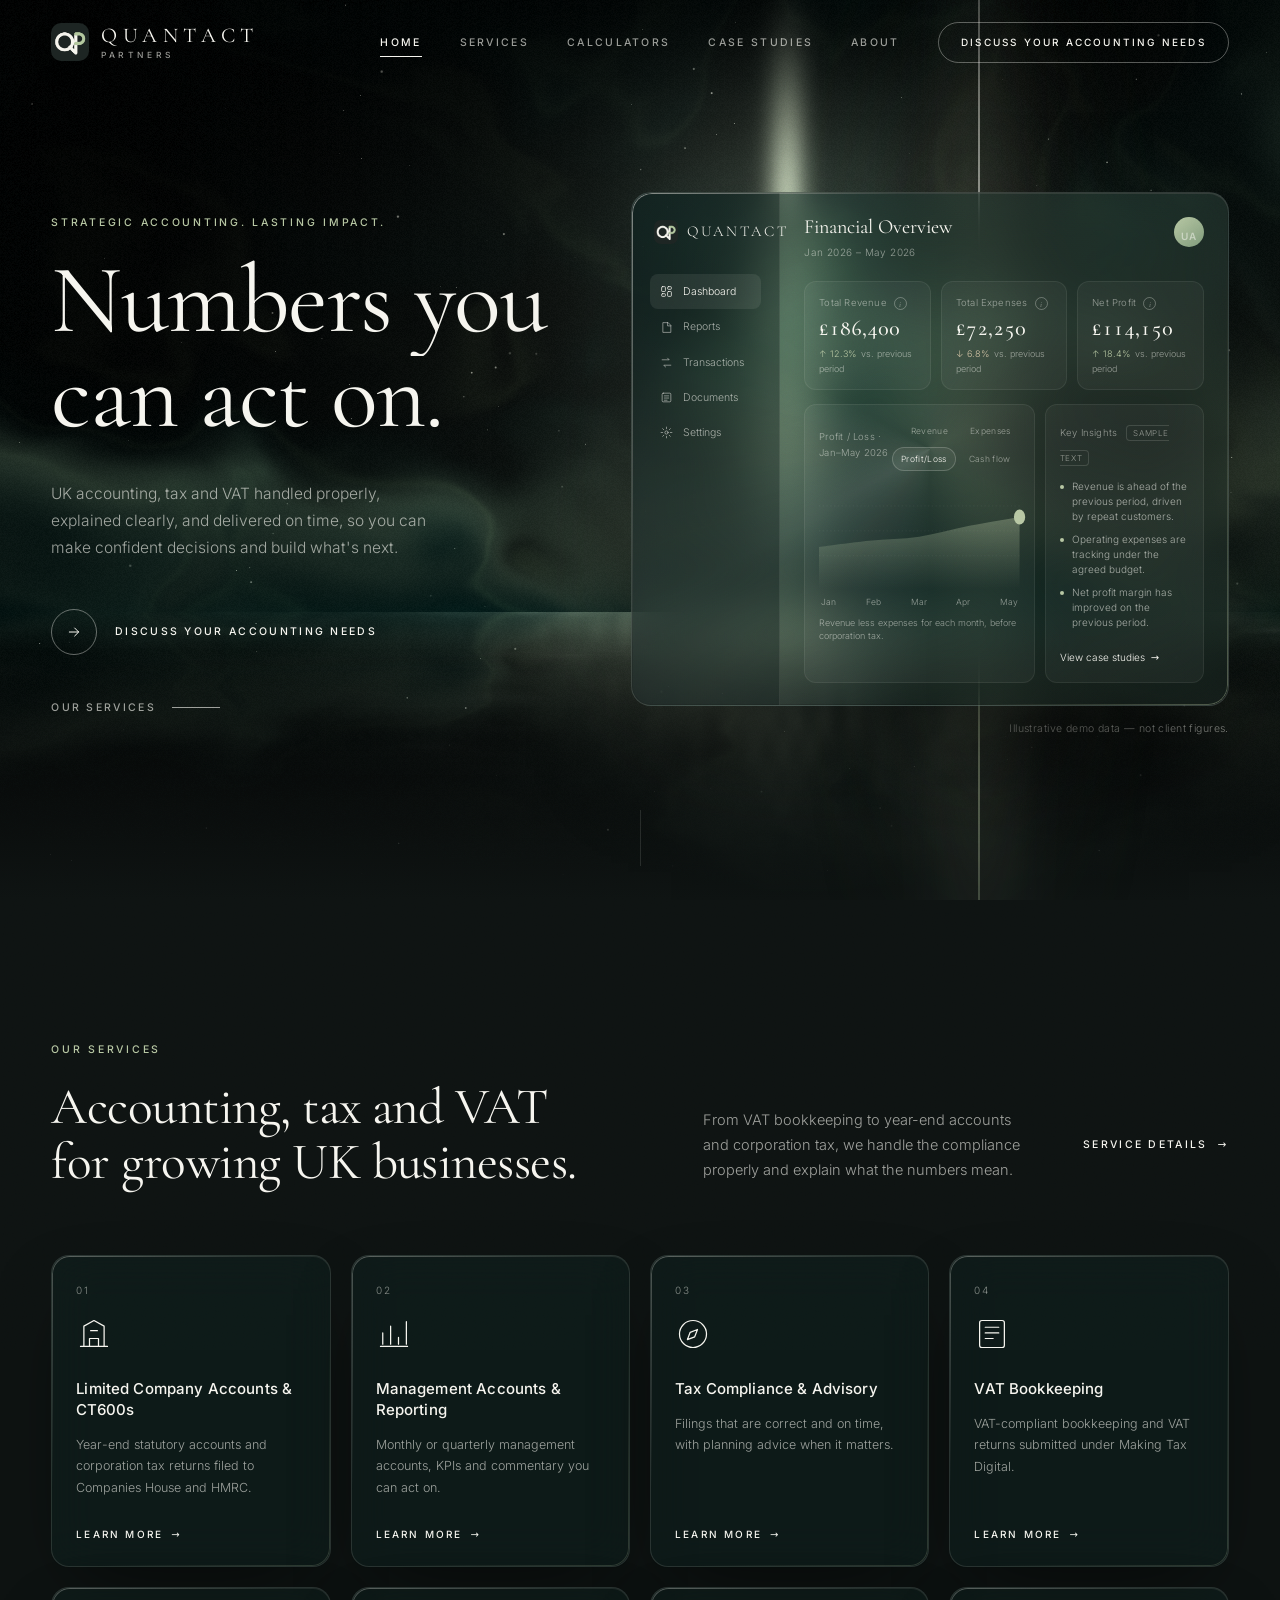
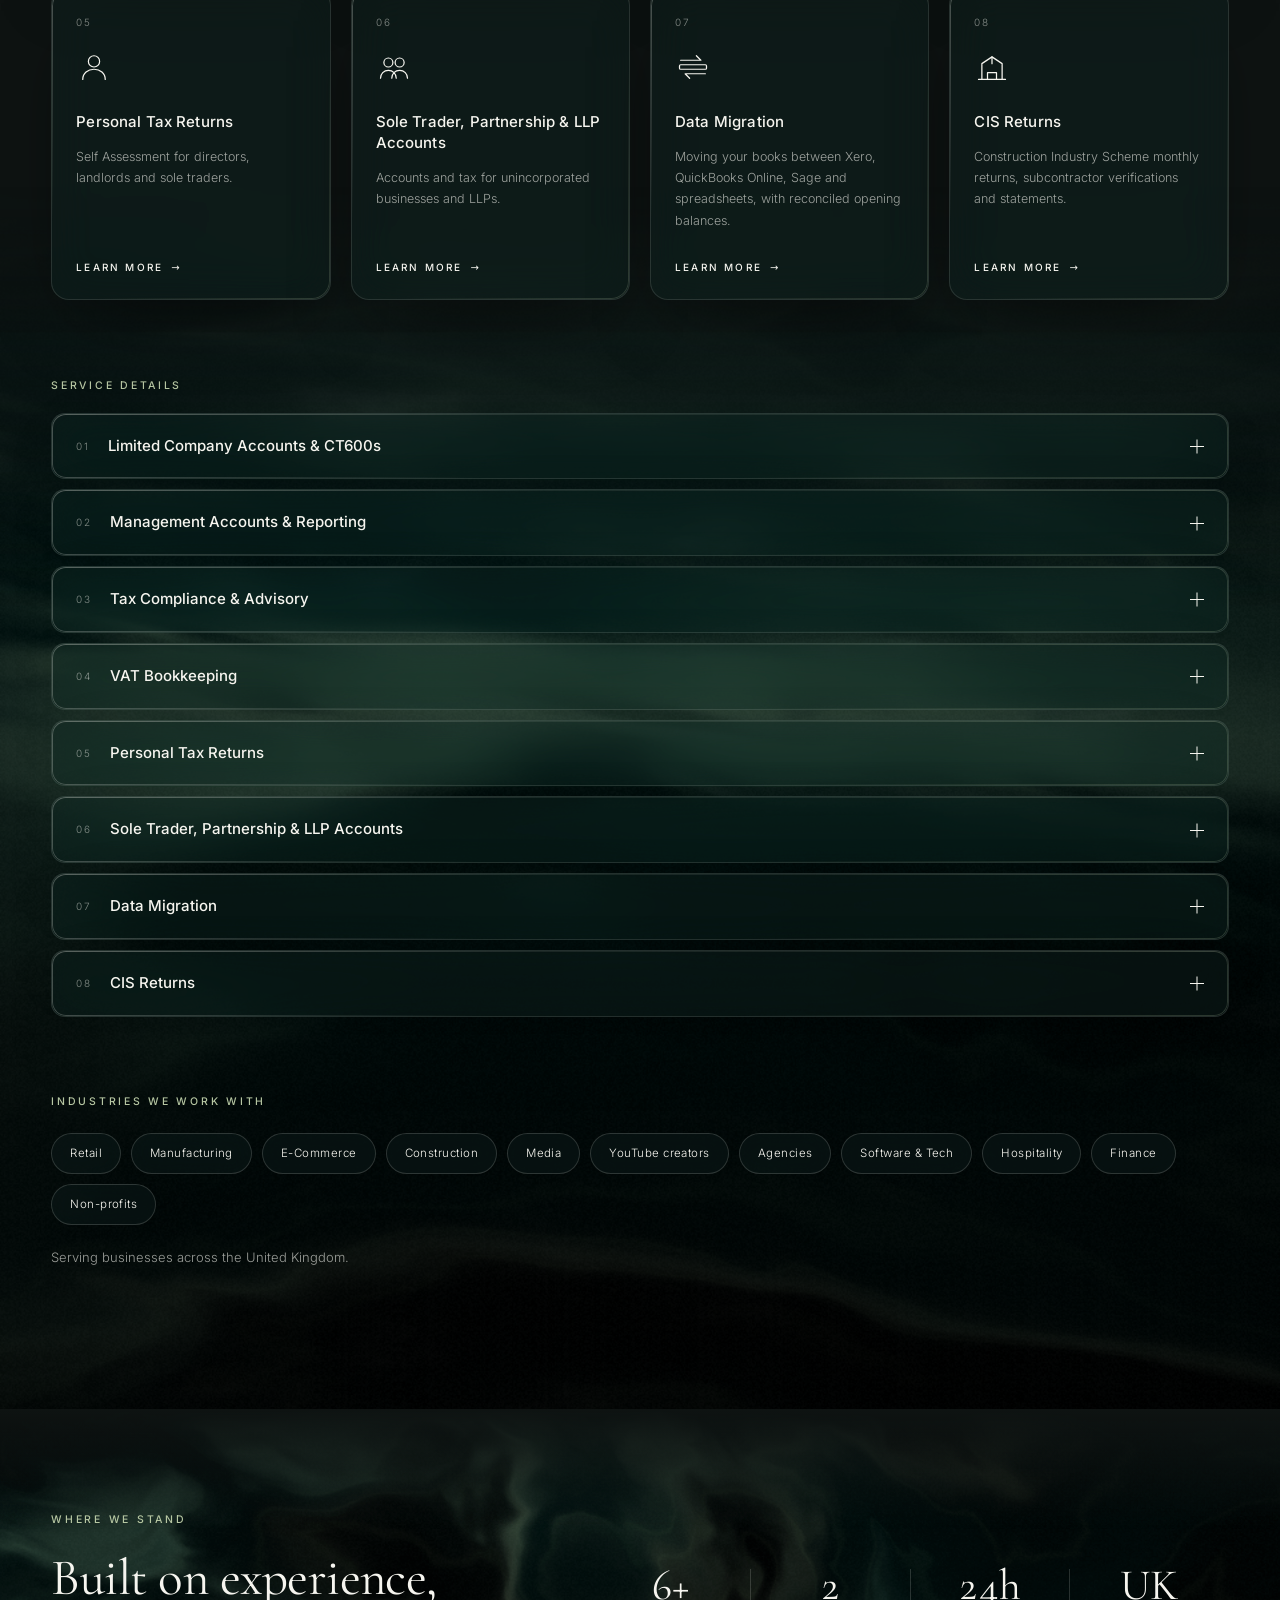
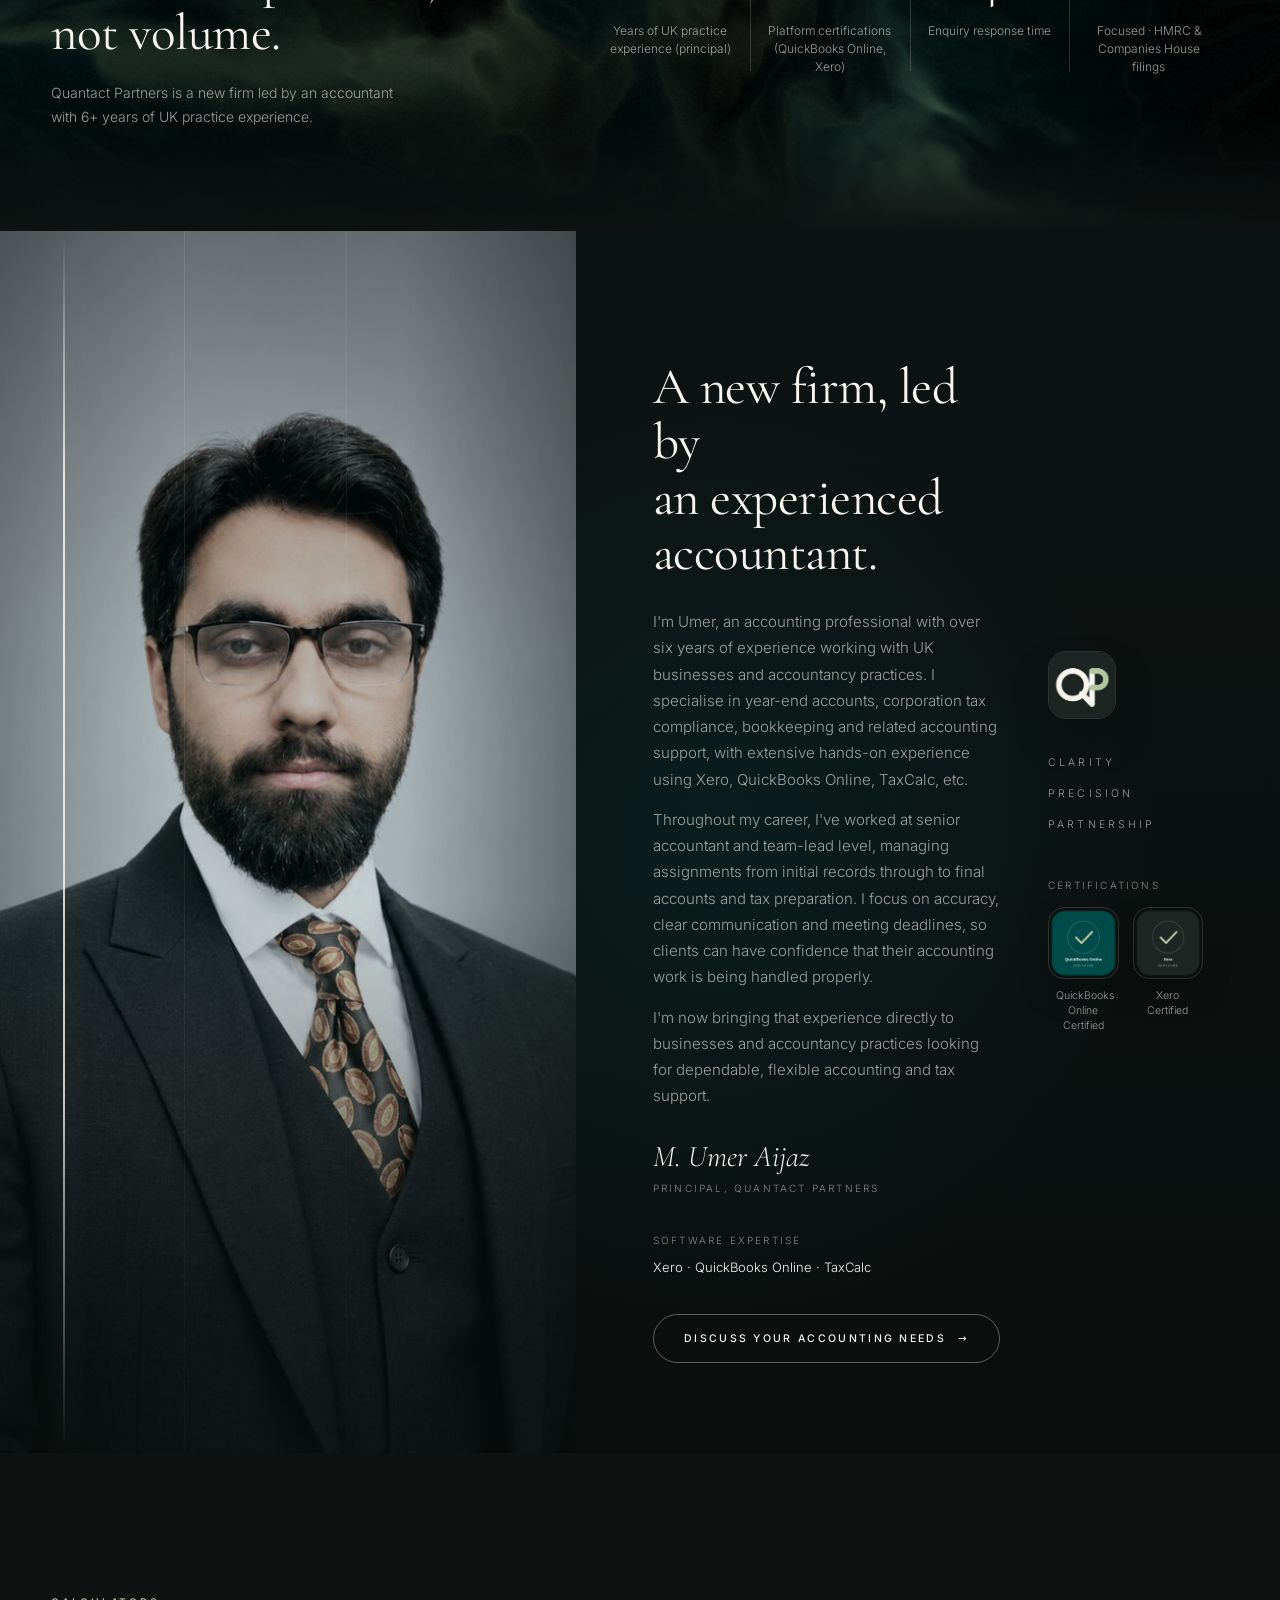
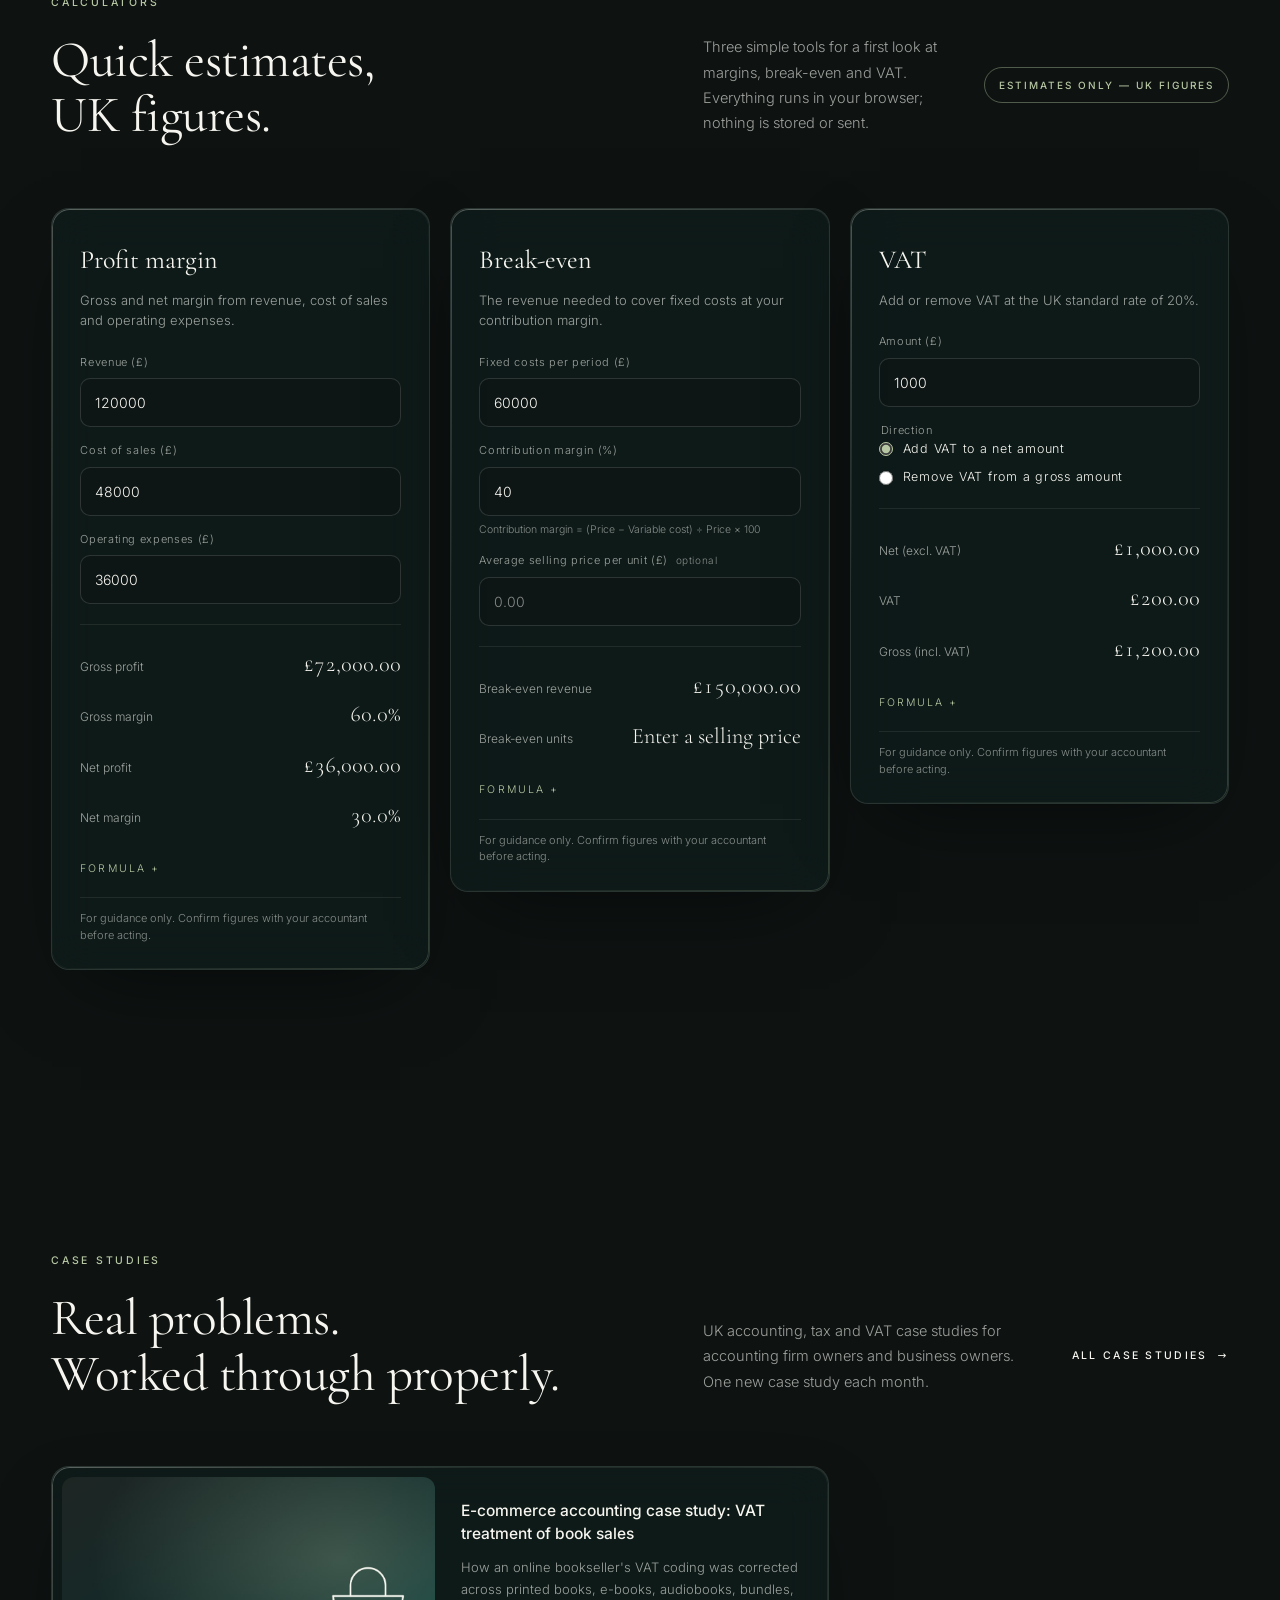
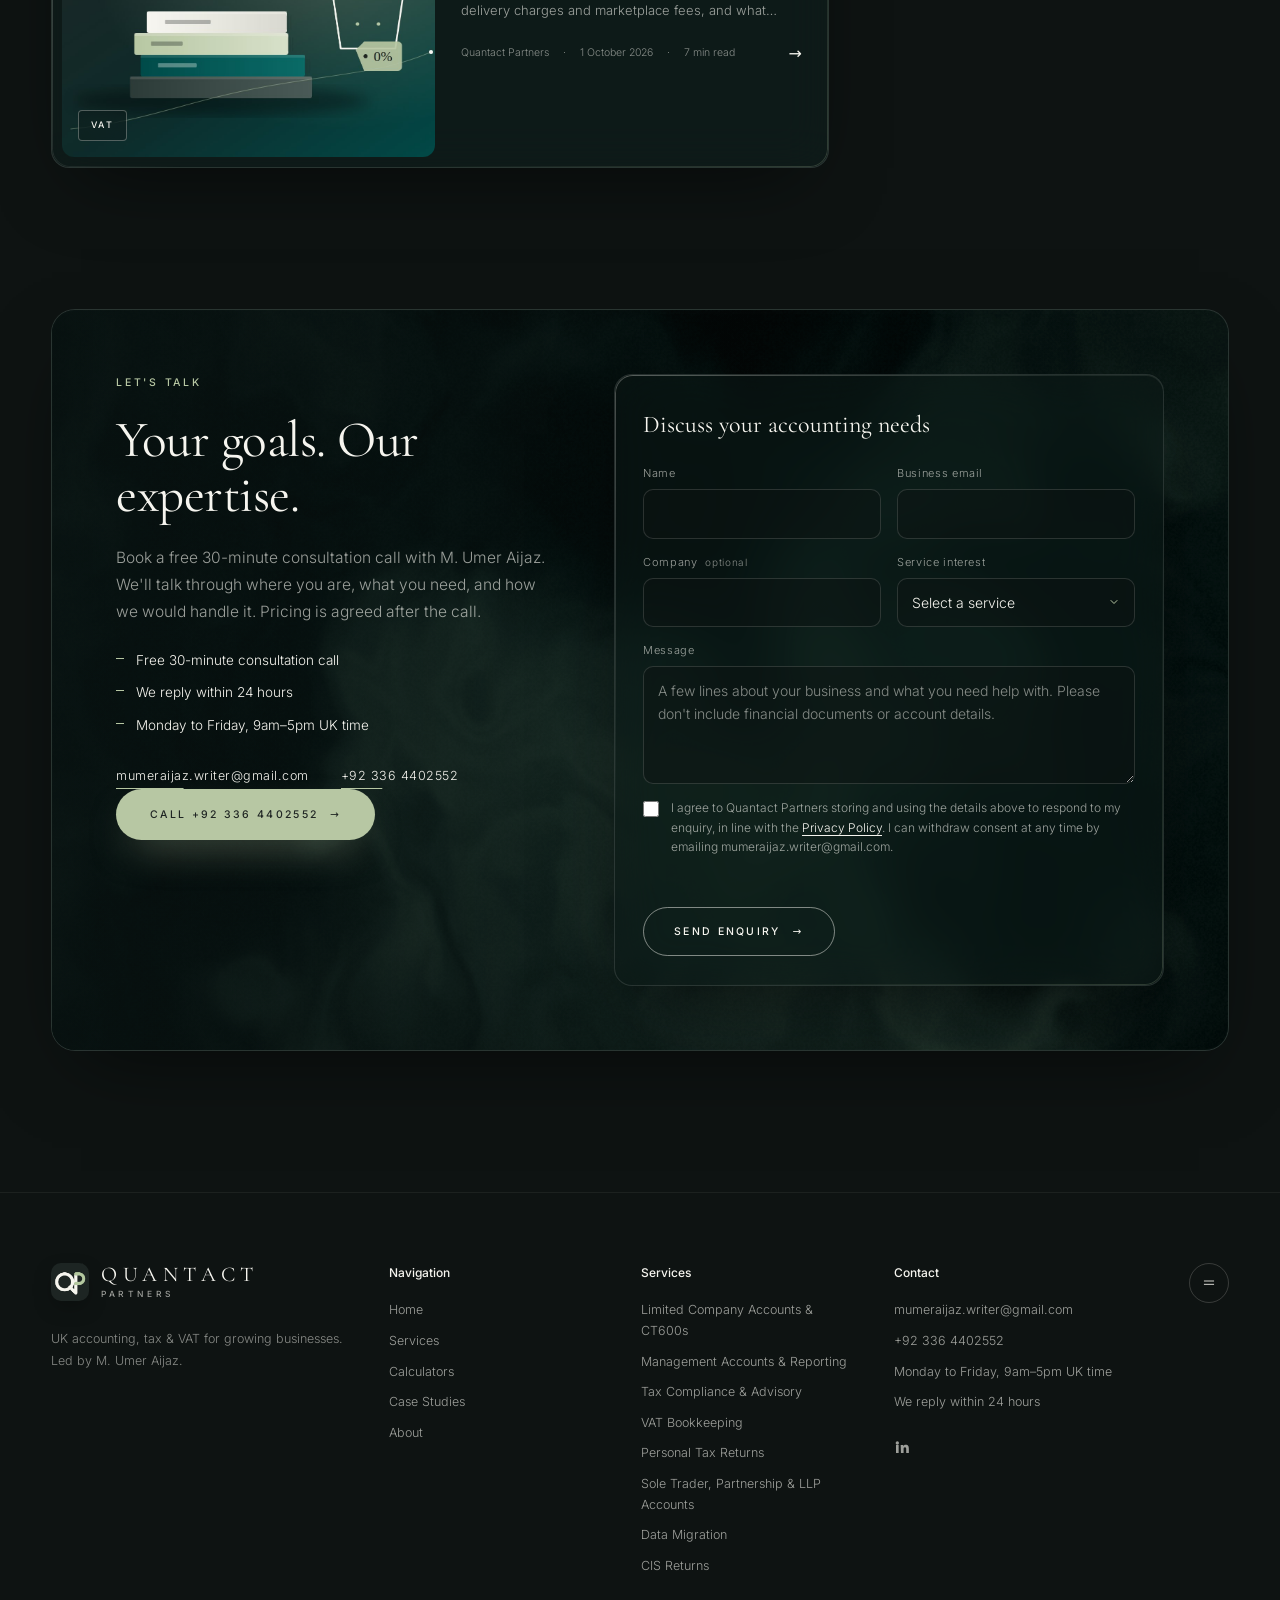
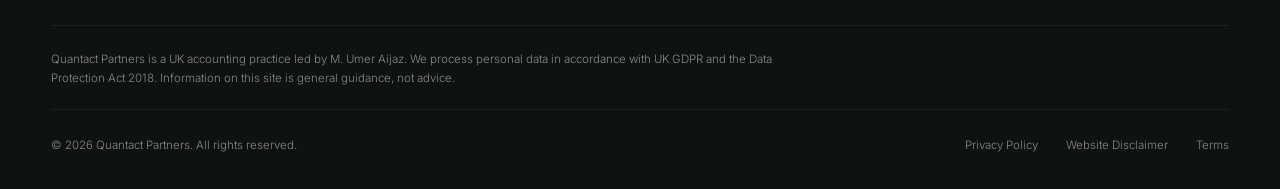
==== commit 6dbe2187: "Deploy 46fca994389f34e3262951c93eeccab8677dad03 46fca994389f34e3262951c93eeccab8677dad03" ====
--- a/index.html
+++ b/index.html
@@ -1,419 +1,806 @@
 <!DOCTYPE html>
-<html lang="en">
+<html lang="en-GB">
 <head>
-  <meta charset="utf-8">
-  <meta name="viewport" content="width=device-width, initial-scale=1">
-  <title>Quantact Partners | M. Umer Ijaz, Accounting &amp; Advisory</title>
-  <meta name="description" content="Quantact Partners, led by M. Umer Ijaz, turns financial data into clear strategy. Accounting, assurance, tax and business advisory for ambitious businesses in Lahore and beyond.">
-  <meta name="theme-color" content="#F6F5EF">
-  <link rel="preconnect" href="https://fonts.googleapis.com">
-  <link rel="preconnect" href="https://fonts.gstatic.com" crossorigin>
-  <link href="https://fonts.googleapis.com/css2?family=Instrument+Serif:ital@0;1&family=DM+Sans:opsz,wght@9..40,300;9..40,400;9..40,500;9..40,600&display=swap" rel="stylesheet">
+  <meta charset="UTF-8">
+  <meta name="viewport" content="width=device-width, initial-scale=1.0">
+  <title>Quantact Partners — UK accounting, tax &amp; VAT for growing businesses. Led by M. Umer Aijaz.</title>
+  <meta name="description" content="Quantact Partners — UK accounting, tax &amp; VAT for growing businesses. Led by M. Umer Aijaz.">
+  <link rel="canonical" href="https://www.quantactpartners.co.uk/">
+  <meta property="og:title" content="Quantact Partners — UK accounting, tax &amp; VAT for growing businesses">
+  <meta property="og:description" content="Limited company accounts, CT600s, VAT bookkeeping, personal tax and more. Led by M. Umer Aijaz.">
+  <meta property="og:image" content="https://www.quantactpartners.co.uk/assets/img/case-ecommerce-vat.jpg">
+  <meta property="og:type" content="website">
+  <meta name="theme-color" content="#1F2523">
+  <link rel="stylesheet" href="assets/fonts/fonts.css">
   <link rel="stylesheet" href="assets/css/style.css">
-  <link rel="icon" href="data:image/svg+xml,%3Csvg xmlns='http://www.w3.org/2000/svg' viewBox='0 0 64 64'%3E%3Crect width='64' height='64' rx='14' fill='%23004B49'/%3E%3Ctext x='32' y='44' text-anchor='middle' font-family='Georgia,serif' font-size='36' fill='%23F6F5EF'%3EQ%3C/text%3E%3C/svg%3E">
+  <link rel="icon" type="image/png" href="assets/img/logo.png">
+  <link rel="apple-touch-icon" href="assets/img/logo.png">
 </head>
 <body>
 
+  <!-- Loader -->
+  <div class="loader" id="loader" aria-hidden="true">
+    <div class="loader__mark">
+      <img src="assets/img/logo.png" alt="" class="loader__logo">
+      <span class="loader__name">QUANTACT PARTNERS</span>
+      <span class="loader__line"><i></i></span>
+    </div>
+  </div>
+
+  <div class="grain" aria-hidden="true"></div>
+  <div class="cursor" id="cursor" aria-hidden="true"><span></span></div>
+
+  <!-- Navigation -->
   <header class="nav" id="nav">
-    <div class="container nav__inner">
-      <a href="#home" class="brand" aria-label="Quantact Partners, home">
-        <span class="brand__name">Quantact</span>
-        <span class="brand__sub">Partners</span>
+    <div class="nav__inner">
+      <a href="#top" class="brand" aria-label="Quantact Partners home">
+        <img src="assets/img/logo.png" alt="" class="brand__mark">
+        <span class="brand__text">
+          <span class="brand__name">Quantact</span>
+          <span class="brand__sub">Partners</span>
+        </span>
       </a>
-
       <nav class="nav__links" aria-label="Primary">
-        <a href="#home" class="is-active">Home</a>
+        <a href="#top" class="is-active">Home</a>
         <a href="#services">Services</a>
-        <a href="#insights">Insights</a>
+        <a href="#calculators">Calculators</a>
+        <a href="#case-studies">Case Studies</a>
         <a href="#about">About</a>
       </nav>
-
       <div class="nav__actions">
-        <a href="#contact" class="nav__portal">Client Portal</a>
-        <a href="#contact" class="btn btn--sm" data-magnetic>Get in Touch <i class="arrow"></i></a>
-        <button class="burger" id="burger" aria-label="Open menu" aria-expanded="false" aria-controls="menu">
+        <a href="#contact" class="btn btn--outline btn--sm" data-magnetic>Discuss your accounting needs</a>
+        <button class="nav__burger" id="burger" aria-label="Open menu" aria-expanded="false" aria-controls="mobileMenu">
           <span></span><span></span>
         </button>
       </div>
     </div>
   </header>
 
-  <nav class="menu" id="menu" aria-label="Mobile">
-    <a href="#home">Home</a>
+  <div class="mobile-menu" id="mobileMenu" aria-hidden="true">
+    <a href="#top">Home</a>
     <a href="#services">Services</a>
-    <a href="#insights">Insights</a>
+    <a href="#calculators">Calculators</a>
+    <a href="#case-studies">Case Studies</a>
     <a href="#about">About</a>
-    <a href="#contact">Client Portal</a>
-    <a href="#contact" class="btn">Get in Touch <i class="arrow"></i></a>
-  </nav>
-
-  <main>
-
-    <!-- Hero -->
-    <section class="hero" id="home">
-      <div class="hero__bg" aria-hidden="true">
-        <div class="hero__grid-lines"></div>
-        <div class="orb orb--1"></div>
-        <div class="orb orb--2"></div>
-        <div class="orb orb--3"></div>
-        <canvas class="hero__silk" id="silk"></canvas>
-        <div class="hero__sweep"></div>
-        <div class="hero__vignette"></div>
-      </div>
-
-      <div class="container hero__layout">
+    <a href="#contact">Discuss your accounting needs</a>
+    <ul class="mobile-menu__services" aria-label="Services">
+      <li><a href="#detail-limited-company-accounts" data-detail="detail-limited-company-accounts">Limited Company Accounts &amp; CT600s</a></li>
+      <li><a href="#detail-management-accounts" data-detail="detail-management-accounts">Management Accounts &amp; Reporting</a></li>
+      <li><a href="#detail-tax-compliance" data-detail="detail-tax-compliance">Tax Compliance &amp; Advisory</a></li>
+      <li><a href="#detail-vat-bookkeeping" data-detail="detail-vat-bookkeeping">VAT Bookkeeping</a></li>
+      <li><a href="#detail-personal-tax" data-detail="detail-personal-tax">Personal Tax Returns</a></li>
+      <li><a href="#detail-sole-trader-partnership-llp" data-detail="detail-sole-trader-partnership-llp">Sole Trader, Partnership &amp; LLP Accounts</a></li>
+      <li><a href="#detail-data-migration" data-detail="detail-data-migration">Data Migration</a></li>
+      <li><a href="#detail-cis-returns" data-detail="detail-cis-returns">CIS Returns</a></li>
+    </ul>
+  </div>
+
+  <main id="top">
+
+    <!-- ============================ HERO ============================ -->
+    <section class="hero" id="hero">
+      <canvas class="hero__canvas" id="heroCanvas" aria-hidden="true"></canvas>
+      <div class="hero__fade" aria-hidden="true"></div>
+
+      <div class="container hero__grid">
         <div class="hero__copy">
-          <p class="eyebrow rise" style="--d:.1s">Strategic accounting, lasting impact.</p>
+          <p class="eyebrow reveal" data-delay="0">Strategic accounting. Lasting impact.</p>
           <h1 class="hero__title">
-            <span class="l"><span class="w" style="--d:.2s">Numbers</span> <span class="w" style="--d:.3s">you</span></span>
-            <span class="l"><span class="w" style="--d:.4s">can</span> <span class="w" style="--d:.5s">act</span> <span class="w" style="--d:.6s">on.</span></span>
+            <span class="line"><span class="word">Numbers</span> <span class="word">you</span></span>
+            <span class="line"><span class="word">can</span> <span class="word">act</span> <span class="word">on.</span></span>
           </h1>
-          <p class="hero__lead rise" style="--d:.7s">We turn your financial data into clear strategy, so you can make confident decisions and build what's next.</p>
-          <div class="hero__actions rise" style="--d:.85s">
-            <a href="#contact" class="btn" data-magnetic>Work With Us <i class="arrow"></i></a>
-            <a href="#services" class="link-underline">Our Services</a>
-          </div>
-
-          <div class="hero__meter rise" style="--d:1.1s" aria-hidden="true">
-            <div class="meter">
-              <span class="meter__bar" style="--i:0"></span>
-              <span class="meter__bar" style="--i:1"></span>
-              <span class="meter__bar" style="--i:2"></span>
-            </div>
-            <p class="values">
-              <span class="values__item" style="--i:0">Trust</span><em>/</em>
-              <span class="values__item" style="--i:1">Precision</span><em>/</em>
-              <span class="values__item" style="--i:2">Partnership</span>
-            </p>
-          </div>
-        </div>
-
-        <!-- Dashboard -->
-        <div class="dash rise" style="--d:.45s" aria-label="Sample financial dashboard">
-          <div class="dash__col dash__col--main">
-            <article class="panel panel--revenue float" style="--f:0s">
-              <header class="panel__head">
-                <small>Total Revenue</small>
-                <strong>$<span data-count="248650">0</span></strong>
-                <span class="delta delta--up"><i></i>12%</span>
+          <p class="hero__lead reveal" data-delay="500">
+            UK accounting, tax and VAT handled properly, explained
+            clearly, and delivered on time, so you can make confident
+            decisions and build what's next.
+          </p>
+          <div class="hero__cta reveal" data-delay="650">
+            <a href="#contact" class="btn btn--circle-text" data-magnetic>
+              <span class="btn__circle"><svg viewBox="0 0 24 24"><path d="M5 12h14M13 6l6 6-6 6"/></svg></span>
+              <span class="btn__label">Discuss your accounting needs</span>
+            </a>
+            <a href="#services" class="link-line">
+              <span>Our Services</span><i></i>
+            </a>
+          </div>
+        </div>
+
+        <!-- Glass dashboard -->
+        <div class="hero__visual reveal" data-delay="350">
+          <div class="beam" aria-hidden="true"></div>
+          <div class="dash tilt" id="dash">
+            <div class="dash__glow" aria-hidden="true"></div>
+            <aside class="dash__side">
+              <div class="dash__brand">
+                <img src="assets/img/logo.png" alt="">
+                <span>Quantact</span>
+              </div>
+              <ul>
+                <li class="is-active"><svg viewBox="0 0 24 24"><rect x="3" y="3" width="7" height="9" rx="1.5"/><rect x="14" y="3" width="7" height="5" rx="1.5"/><rect x="14" y="12" width="7" height="9" rx="1.5"/><rect x="3" y="16" width="7" height="5" rx="1.5"/></svg>Dashboard</li>
+                <li><svg viewBox="0 0 24 24"><path d="M6 3h9l5 5v13H6z"/><path d="M14 3v6h6"/></svg>Reports</li>
+                <li><svg viewBox="0 0 24 24"><path d="M4 7h13l-3-3M20 17H7l3 3"/></svg>Transactions</li>
+                <li><svg viewBox="0 0 24 24"><rect x="4" y="4" width="16" height="16" rx="2"/><path d="M8 9h8M8 13h8M8 17h5"/></svg>Documents</li>
+                <li><svg viewBox="0 0 24 24"><circle cx="12" cy="12" r="3"/><path d="M12 2v3M12 19v3M2 12h3M19 12h3M4.9 4.9l2.1 2.1M17 17l2.1 2.1M4.9 19.1 7 17M17 7l2.1-2.1"/></svg>Settings</li>
+              </ul>
+            </aside>
+
+            <div class="dash__main">
+              <header class="dash__head">
+                <div>
+                  <p class="dash__title">Financial Overview</p>
+                  <span>Jan 2026 – May 2026</span>
+                </div>
+                <div class="dash__avatar"><span>UA</span></div>
               </header>
-              <svg class="chart" viewBox="0 0 300 110" preserveAspectRatio="none" aria-hidden="true">
-                <defs>
-                  <linearGradient id="areaFill" x1="0" y1="0" x2="0" y2="1">
-                    <stop offset="0" stop-color="#004B49" stop-opacity=".16"/>
-                    <stop offset="1" stop-color="#004B49" stop-opacity="0"/>
-                  </linearGradient>
-                </defs>
-                <g class="chart__rules">
-                  <line x1="0" y1="28" x2="300" y2="28"/>
-                  <line x1="0" y1="56" x2="300" y2="56"/>
-                  <line x1="0" y1="84" x2="300" y2="84"/>
-                </g>
-                <path class="chart__area" d="M10 86 L66 70 L122 78 L178 52 L234 44 L290 18 L290 110 L10 110 Z" fill="url(#areaFill)"/>
-                <path class="chart__line" pathLength="1" d="M10 86 L66 70 L122 78 L178 52 L234 44 L290 18"/>
-                <g class="chart__dots">
-                  <circle cx="10" cy="86" r="3.2" style="--i:0"/>
-                  <circle cx="66" cy="70" r="3.2" style="--i:1"/>
-                  <circle cx="122" cy="78" r="3.2" style="--i:2"/>
-                  <circle cx="178" cy="52" r="3.2" style="--i:3"/>
-                  <circle cx="234" cy="44" r="3.2" style="--i:4"/>
-                  <circle cx="290" cy="18" r="3.2" style="--i:5"/>
-                </g>
-              </svg>
-              <div class="chart__axis"><span>Jan</span><span>Feb</span><span>Mar</span><span>Apr</span><span>May</span><span>Jun</span></div>
-            </article>
-
-            <div class="dash__row">
-              <article class="panel panel--mini float" style="--f:.8s">
-                <small>Cash Flow</small>
-                <strong>$<span data-count="53430">0</span></strong>
-                <span class="delta delta--up"><i></i>6%</span>
-              </article>
-              <article class="panel panel--mini float" style="--f:1.6s">
-                <small>Expenses</small>
-                <strong>$<span data-count="38120">0</span></strong>
-                <span class="delta delta--down"><i></i>3%</span>
-              </article>
-              <article class="panel panel--mini float" style="--f:2.4s">
-                <small>Growth</small>
-                <strong><span data-count="78">0</span>%</strong>
-                <span class="progress" aria-hidden="true"><i style="--w:78%"></i></span>
-              </article>
-            </div>
-          </div>
-
-          <div class="dash__col dash__col--side">
-            <article class="panel panel--profit float" style="--f:.4s">
-              <small>Net Profit</small>
-              <strong>$<span data-count="96320">0</span></strong>
-              <span class="delta delta--up"><i></i>8%</span>
-              <svg class="spark" viewBox="0 0 120 56" preserveAspectRatio="none" aria-hidden="true">
-                <path class="spark__line" pathLength="1" d="M4 46 L24 38 L44 42 L64 30 L84 32 L104 16 L116 8"/>
-              </svg>
-            </article>
-
-            <form class="panel panel--calc float" id="calc" style="--f:1.2s" autocomplete="off">
-              <small class="panel__label">Quick Calculator</small>
-              <label class="field">
-                <span>Revenue</span>
-                <input type="text" inputmode="numeric" name="revenue" value="$250,000" aria-label="Revenue">
-              </label>
-              <label class="field">
-                <span>Expenses</span>
-                <input type="text" inputmode="numeric" name="expenses" value="$120,000" aria-label="Expenses">
-              </label>
-              <label class="field">
-                <span>Tax Rate</span>
-                <select name="rate" aria-label="Tax rate">
-                  <option value="15">15%</option>
-                  <option value="20">20%</option>
-                  <option value="25" selected>25%</option>
-                  <option value="30">30%</option>
-                  <option value="35">35%</option>
-                </select>
-              </label>
-              <button type="submit" class="btn btn--block">Calculate <i class="arrow"></i></button>
-              <div class="calc__result">
-                <small>Estimated Net Profit</small>
-                <strong>$<span id="calcOut">97,500</span></strong>
-              </div>
-            </form>
-          </div>
-        </div>
-      </div>
+
+              <div class="dash__stats">
+                <div class="dash__stat">
+                  <small>Total Revenue <button type="button" class="tip" aria-label="Definition of total revenue" data-tip="Sales invoiced in the period, excluding VAT.">i</button></small>
+                  <strong>£<span data-count="186400" data-format="comma">0</span></strong>
+                  <em class="up">↑ 12.3% <span>vs. previous period</span></em>
+                </div>
+                <div class="dash__stat">
+                  <small>Total Expenses <button type="button" class="tip" aria-label="Definition of total expenses" data-tip="Operating costs incurred in the period, excluding VAT.">i</button></small>
+                  <strong>£<span data-count="72250" data-format="comma">0</span></strong>
+                  <em class="down">↓ 6.8% <span>vs. previous period</span></em>
+                </div>
+                <div class="dash__stat">
+                  <small>Net Profit <button type="button" class="tip" aria-label="Definition of net profit" data-tip="Revenue less expenses, before corporation tax.">i</button></small>
+                  <strong>£<span data-count="114150" data-format="comma">0</span></strong>
+                  <em class="up">↑ 18.4% <span>vs. previous period</span></em>
+                </div>
+              </div>
+
+              <div class="dash__row">
+                <div class="dash__chart">
+                  <div class="dash__chart-head">
+                    <small id="chartLabel">Profit / Loss · Jan–May 2026</small>
+                    <div class="dash__tabs" role="tablist" aria-label="Chart series">
+                      <button type="button" role="tab" data-series="revenue" aria-selected="false">Revenue</button>
+                      <button type="button" role="tab" data-series="expenses" aria-selected="false">Expenses</button>
+                      <button type="button" role="tab" data-series="profit" aria-selected="true" class="is-active">Profit/Loss</button>
+                      <button type="button" role="tab" data-series="cashflow" aria-selected="false">Cash flow</button>
+                    </div>
+                  </div>
+                  <svg viewBox="0 0 320 130" preserveAspectRatio="none" class="chart" id="chart" aria-hidden="true">
+                    <defs>
+                      <linearGradient id="chartFill" x1="0" y1="0" x2="0" y2="1">
+                        <stop offset="0" stop-color="#B7C7A3" stop-opacity=".35"/>
+                        <stop offset="1" stop-color="#B7C7A3" stop-opacity="0"/>
+                      </linearGradient>
+                      <linearGradient id="chartStroke" x1="0" y1="0" x2="1" y2="0">
+                        <stop offset="0" stop-color="#7fa39b"/>
+                        <stop offset="1" stop-color="#F6F5EF"/>
+                      </linearGradient>
+                      <filter id="chartGlow" x="-20%" y="-50%" width="140%" height="200%">
+                        <feGaussianBlur stdDeviation="3" result="b"/>
+                        <feMerge><feMergeNode in="b"/><feMergeNode in="SourceGraphic"/></feMerge>
+                      </filter>
+                    </defs>
+                    <g class="chart__grid">
+                      <line x1="0" y1="30" x2="320" y2="30"/>
+                      <line x1="0" y1="60" x2="320" y2="60"/>
+                      <line x1="0" y1="90" x2="320" y2="90"/>
+                    </g>
+                    <path class="chart__area" d="M0,118 C30,112 50,104 80,98 C110,92 125,100 150,78 C175,56 190,66 210,54 C230,42 245,50 270,34 C290,22 305,14 320,10 L320,130 L0,130 Z" fill="url(#chartFill)"/>
+                    <path class="chart__line" id="chartLine" d="M0,118 C30,112 50,104 80,98 C110,92 125,100 150,78 C175,56 190,66 210,54 C230,42 245,50 270,34 C290,22 305,14 320,10" fill="none" stroke="url(#chartStroke)" stroke-width="1.8" stroke-linecap="round" filter="url(#chartGlow)"/>
+                    <circle class="chart__dot" id="chartDot" r="3.2" fill="#F6F5EF"/>
+                    <circle class="chart__halo" id="chartHalo" r="9" fill="#B7C7A3" opacity=".25"/>
+                  </svg>
+                  <div class="chart__axis"><span>Jan</span><span>Feb</span><span>Mar</span><span>Apr</span><span>May</span></div>
+                  <p class="dash__defs" id="chartDef">Revenue less expenses for each month, before corporation tax.</p>
+                </div>
+
+                <div class="dash__insights">
+                  <small>Key Insights <span class="dash__sample">Sample text</span></small>
+                  <ul>
+                    <li>Revenue is ahead of the previous period, driven by repeat customers.</li>
+                    <li>Operating expenses are tracking under the agreed budget.</li>
+                    <li>Net profit margin has improved on the previous period.</li>
+                  </ul>
+                  <a href="#case-studies" class="dash__link">View case studies <span>→</span></a>
+                </div>
+              </div>
+            </div>
+          </div>
+          <p class="dash__caption">Illustrative demo data — not client figures.</p>
+        </div>
+      </div>
+
+      <div class="hero__scroll" aria-hidden="true"><span></span></div>
     </section>
 
-    <!-- Services -->
-    <section class="section services" id="services">
-      <div class="glow glow--a" aria-hidden="true"></div>
-      <div class="glow glow--b" aria-hidden="true"></div>
+    <!-- ============================ SERVICES ============================ -->
+    <section class="services section" id="services">
+      <canvas class="scene scene--bottom" data-scene="water" aria-hidden="true"></canvas>
       <div class="container">
-        <div class="section__head">
+        <div class="section__head split">
           <div>
             <p class="eyebrow reveal">Our Services</p>
-            <h2 class="title reveal" style="--d:.1s">Comprehensive<br>financial solutions<br>for modern businesses.</h2>
-          </div>
-          <div class="section__aside reveal" style="--d:.2s">
-            <p>From bookkeeping to strategic advisory, we provide the expertise and insights you need to grow, protect, and optimize your business.</p>
-            <a href="#contact" class="link-arrow">View all services <i class="arrow"></i></a>
-          </div>
-        </div>
-
-        <div class="cards">
-          <article class="glass card reveal" style="--d:0s">
-            <span class="card__icon"><svg viewBox="0 0 28 28" aria-hidden="true"><path d="M5 23V14M12 23V7M19 23v-5M26 23V4" stroke-linecap="round"/><path d="M2 26h24" stroke-linecap="round"/></svg></span>
-            <h3>Accounting &amp; Assurance</h3>
-            <p>Accurate reporting. Greater confidence.</p>
-            <a href="#contact" class="card__link">Learn more <i class="arrow"></i></a>
+            <h2 class="title reveal" data-delay="80">Accounting, tax and VAT<br>for growing UK businesses.</h2>
+          </div>
+          <div class="section__aside reveal" data-delay="160">
+            <p>From VAT bookkeeping to year-end accounts and corporation tax, we handle the compliance properly and explain what the numbers mean.</p>
+            <a href="#service-details" class="link-arrow">Service details <span>→</span></a>
+          </div>
+        </div>
+
+        <div class="cards cards--eight">
+          <article class="glass card reveal" data-delay="0">
+            <span class="card__num">01</span>
+            <div class="card__icon"><svg viewBox="0 0 32 32"><path d="M7 27V9l9-5 9 5v18"/><path d="M4 27h24M12 27v-7h8v7M13 13h6"/></svg></div>
+            <h3>Limited Company Accounts &amp; CT600s</h3>
+            <p>Year-end statutory accounts and corporation tax returns filed to Companies House and HMRC.</p>
+            <a href="#detail-limited-company-accounts" class="card__link" data-detail="detail-limited-company-accounts">Learn more <span>→</span></a>
           </article>
-          <article class="glass card reveal" style="--d:.1s">
-            <span class="card__icon"><svg viewBox="0 0 28 28" aria-hidden="true"><circle cx="14" cy="14" r="11"/><path d="m18.5 9.5-2.6 6.4-6.4 2.6 2.6-6.4z" stroke-linejoin="round"/></svg></span>
-            <h3>Tax Advisory</h3>
-            <p>Built for your today. Ready for tomorrow.</p>
-            <a href="#contact" class="card__link">Learn more <i class="arrow"></i></a>
+          <article class="glass card reveal" data-delay="100">
+            <span class="card__num">02</span>
+            <div class="card__icon"><svg viewBox="0 0 32 32"><path d="M6 25V15M13 25V9M20 25v-6M27 25V5"/><path d="M4 27h24"/></svg></div>
+            <h3>Management Accounts &amp; Reporting</h3>
+            <p>Monthly or quarterly management accounts, KPIs and commentary you can act on.</p>
+            <a href="#detail-management-accounts" class="card__link" data-detail="detail-management-accounts">Learn more <span>→</span></a>
           </article>
-          <article class="glass card reveal" style="--d:.2s">
-            <span class="card__icon"><svg viewBox="0 0 28 28" aria-hidden="true"><circle cx="14" cy="9" r="5"/><path d="M4 25c0-5.5 4.5-9 10-9s10 3.5 10 9" stroke-linecap="round"/></svg></span>
-            <h3>Business Advisory</h3>
-            <p>Smarter strategy. Stronger outcomes.</p>
-            <a href="#contact" class="card__link">Learn more <i class="arrow"></i></a>
+          <article class="glass card reveal" data-delay="200">
+            <span class="card__num">03</span>
+            <div class="card__icon"><svg viewBox="0 0 32 32"><circle cx="16" cy="16" r="12"/><path d="m20 12-2.5 6.5L11 21l2.5-6.5z"/></svg></div>
+            <h3>Tax Compliance &amp; Advisory</h3>
+            <p>Filings that are correct and on time, with planning advice when it matters.</p>
+            <a href="#detail-tax-compliance" class="card__link" data-detail="detail-tax-compliance">Learn more <span>→</span></a>
           </article>
-          <article class="glass card reveal" style="--d:.3s">
-            <span class="card__icon"><svg viewBox="0 0 28 28" aria-hidden="true"><rect x="3" y="3" width="15" height="15" rx="2"/><path d="M10 10h13v13H10z" stroke-linejoin="round"/></svg></span>
-            <h3>Transaction Advisory</h3>
-            <p>Guidance for what's next. Deal with confidence.</p>
-            <a href="#contact" class="card__link">Learn more <i class="arrow"></i></a>
+          <article class="glass card reveal" data-delay="300">
+            <span class="card__num">04</span>
+            <div class="card__icon"><svg viewBox="0 0 32 32"><rect x="5" y="4" width="22" height="24" rx="2"/><path d="M10 10h12M10 15h12M10 20h7"/></svg></div>
+            <h3>VAT Bookkeeping</h3>
+            <p>VAT-compliant bookkeeping and VAT returns submitted under Making Tax Digital.</p>
+            <a href="#detail-vat-bookkeeping" class="card__link" data-detail="detail-vat-bookkeeping">Learn more <span>→</span></a>
           </article>
+          <article class="glass card reveal" data-delay="0">
+            <span class="card__num">05</span>
+            <div class="card__icon"><svg viewBox="0 0 32 32"><circle cx="16" cy="11" r="5"/><path d="M6 27c0-5.5 4.5-9 10-9s10 3.5 10 9"/></svg></div>
+            <h3>Personal Tax Returns</h3>
+            <p>Self Assessment for directors, landlords and sole traders.</p>
+            <a href="#detail-personal-tax" class="card__link" data-detail="detail-personal-tax">Learn more <span>→</span></a>
+          </article>
+          <article class="glass card reveal" data-delay="100">
+            <span class="card__num">06</span>
+            <div class="card__icon"><svg viewBox="0 0 32 32"><circle cx="11" cy="12" r="4"/><circle cx="21" cy="12" r="4"/><path d="M4 26c0-4 3-7 7-7s7 3 7 7M14 26c0-4 3-7 7-7s7 3 7 7"/></svg></div>
+            <h3>Sole Trader, Partnership &amp; LLP Accounts</h3>
+            <p>Accounts and tax for unincorporated businesses and LLPs.</p>
+            <a href="#detail-sole-trader-partnership-llp" class="card__link" data-detail="detail-sole-trader-partnership-llp">Learn more <span>→</span></a>
+          </article>
+          <article class="glass card reveal" data-delay="200">
+            <span class="card__num">07</span>
+            <div class="card__icon"><svg viewBox="0 0 32 32"><path d="M5 10h18l-4-4M27 22H9l4 4"/><rect x="4" y="14" width="24" height="4" rx="1"/></svg></div>
+            <h3>Data Migration</h3>
+            <p>Moving your books between Xero, QuickBooks Online, Sage and spreadsheets, with reconciled opening balances.</p>
+            <a href="#detail-data-migration" class="card__link" data-detail="detail-data-migration">Learn more <span>→</span></a>
+          </article>
+          <article class="glass card reveal" data-delay="300">
+            <span class="card__num">08</span>
+            <div class="card__icon"><svg viewBox="0 0 32 32"><path d="M4 27h24M7 27V13l9-6 9 6v14"/><path d="M12 27v-6h8v6M16 7v6"/></svg></div>
+            <h3>CIS Returns</h3>
+            <p>Construction Industry Scheme monthly returns, subcontractor verifications and statements.</p>
+            <a href="#detail-cis-returns" class="card__link" data-detail="detail-cis-returns">Learn more <span>→</span></a>
+          </article>
+        </div>
+
+        <div class="details reveal" id="service-details">
+          <p class="eyebrow">Service details</p>
+          <details class="detail glass" id="detail-limited-company-accounts">
+            <summary><span class="detail__num">01</span><span class="detail__title">Limited Company Accounts &amp; CT600s</span><span class="detail__toggle" aria-hidden="true"></span></summary>
+            <div class="detail__body">
+              <!-- PRINCIPAL TO REPLACE: interim copy for Limited Company Accounts & CT600s -->
+              <div>
+                <h4>What's included</h4>
+                <p>Preparation of year-end statutory accounts under FRS 102 Section 1A or FRS 105, the CT600 corporation tax return and supporting computations, and iXBRL tagging. Filing to Companies House and HMRC within the statutory deadlines, with a clear summary of the figures before anything is submitted.</p>
+              </div>
+              <div>
+                <h4>Client benefit</h4>
+                <p>You meet both filing deadlines without chasing, understand your corporation tax position before it falls due, and start the next year with accounts that are reconciled and ready for lenders, investors or a future sale.</p>
+              </div>
+              <div>
+                <h4>What's outside scope</h4>
+                <p>Statutory audit, group consolidations, and R&amp;D tax credit claims are not included as standard. Where these are needed, they are quoted separately or referred to a specialist.</p>
+              </div>
+              <!-- END PRINCIPAL TO REPLACE -->
+              <a href="#contact" class="link-arrow">Discuss this service <span>→</span></a>
+            </div>
+          </details>
+          <details class="detail glass" id="detail-management-accounts">
+            <summary><span class="detail__num">02</span><span class="detail__title">Management Accounts &amp; Reporting</span><span class="detail__toggle" aria-hidden="true"></span></summary>
+            <div class="detail__body">
+              <!-- PRINCIPAL TO REPLACE: interim copy for Management Accounts & Reporting -->
+              <div>
+                <h4>What's included</h4>
+                <p>A monthly or quarterly pack covering profit and loss, balance sheet, cash position and the handful of KPIs that matter to your business, with short written commentary on what moved and why. Delivered to an agreed timetable after the month-end close.</p>
+              </div>
+              <div>
+                <h4>Client benefit</h4>
+                <p>Decisions are made on current numbers rather than last year's accounts. Trends, margin pressure and cash issues show up early enough to do something about them.</p>
+              </div>
+              <div>
+                <h4>What's outside scope</h4>
+                <p>Detailed budgeting models, board-pack design and investor reporting beyond the standard pack are scoped and agreed separately.</p>
+              </div>
+              <!-- END PRINCIPAL TO REPLACE -->
+              <a href="#contact" class="link-arrow">Discuss this service <span>→</span></a>
+            </div>
+          </details>
+          <details class="detail glass" id="detail-tax-compliance">
+            <summary><span class="detail__num">03</span><span class="detail__title">Tax Compliance &amp; Advisory</span><span class="detail__toggle" aria-hidden="true"></span></summary>
+            <div class="detail__body">
+              <!-- PRINCIPAL TO REPLACE: interim copy for Tax Compliance & Advisory -->
+              <div>
+                <h4>What's included</h4>
+                <p>Corporation tax, PAYE settlement considerations, dividend planning for owner-managed companies and a review of reliefs and allowances you may be entitled to claim. Deadlines are tracked and filings are prepared with a clear explanation of the position.</p>
+              </div>
+              <div>
+                <h4>Client benefit</h4>
+                <p>Fewer surprises at year end, a tax position you understand, and planning that is done before the year closes rather than after the opportunity has passed.</p>
+              </div>
+              <div>
+                <h4>What's outside scope</h4>
+                <p>Complex international structuring, trusts, inheritance tax planning and tax investigations are outside the standard service and are referred to or scoped with a specialist.</p>
+              </div>
+              <!-- END PRINCIPAL TO REPLACE -->
+              <a href="#contact" class="link-arrow">Discuss this service <span>→</span></a>
+            </div>
+          </details>
+          <details class="detail glass" id="detail-vat-bookkeeping">
+            <summary><span class="detail__num">04</span><span class="detail__title">VAT Bookkeeping</span><span class="detail__toggle" aria-hidden="true"></span></summary>
+            <div class="detail__body">
+              <!-- PRINCIPAL TO REPLACE: interim copy for VAT Bookkeeping -->
+              <div>
+                <h4>What's included</h4>
+                <p>Transaction coding with the correct VAT treatment, bank and supplier reconciliations, and quarterly VAT returns prepared and submitted through MTD-compatible software such as Xero or QuickBooks Online. Includes a review of partial exemption, reverse charge and scheme eligibility where relevant.</p>
+              </div>
+              <div>
+                <h4>Client benefit</h4>
+                <p>Returns are filed on time and reconcile to your books, VAT is not over- or under-claimed, and HMRC queries can be answered from records that are already in order.</p>
+              </div>
+              <div>
+                <h4>What's outside scope</h4>
+                <p>VAT registration applications, Option to Tax elections and customs or import agent work are handled as separate engagements.</p>
+              </div>
+              <!-- END PRINCIPAL TO REPLACE -->
+              <a href="#contact" class="link-arrow">Discuss this service <span>→</span></a>
+            </div>
+          </details>
+          <details class="detail glass" id="detail-personal-tax">
+            <summary><span class="detail__num">05</span><span class="detail__title">Personal Tax Returns</span><span class="detail__toggle" aria-hidden="true"></span></summary>
+            <div class="detail__body">
+              <!-- PRINCIPAL TO REPLACE: interim copy for Personal Tax Returns -->
+              <div>
+                <h4>What's included</h4>
+                <p>Preparation and filing of the Self Assessment return covering employment, dividends, rental income, self-employment and capital gains. Includes a reconciliation of payments on account and a clear statement of what is due and when.</p>
+              </div>
+              <div>
+                <h4>Client benefit</h4>
+                <p>The 31 January deadline is met without a last-minute scramble, allowable expenses and reliefs are claimed, and you know your liability months in advance.</p>
+              </div>
+              <div>
+                <h4>What's outside scope</h4>
+                <p>Non-UK resident and non-domicile matters, and returns involving complex share schemes or trusts, are scoped separately.</p>
+              </div>
+              <!-- END PRINCIPAL TO REPLACE -->
+              <a href="#contact" class="link-arrow">Discuss this service <span>→</span></a>
+            </div>
+          </details>
+          <details class="detail glass" id="detail-sole-trader-partnership-llp">
+            <summary><span class="detail__num">06</span><span class="detail__title">Sole Trader, Partnership &amp; LLP Accounts</span><span class="detail__toggle" aria-hidden="true"></span></summary>
+            <div class="detail__body">
+              <!-- PRINCIPAL TO REPLACE: interim copy for Sole Trader, Partnership & LLP Accounts -->
+              <div>
+                <h4>What's included</h4>
+                <p>Annual accounts for sole traders, partnerships and LLPs, the partnership return (SA800) and partners' individual returns where required, and LLP accounts filed at Companies House. Includes guidance on the basis period reform and cash versus accruals accounting.</p>
+              </div>
+              <div>
+                <h4>Client benefit</h4>
+                <p>Each partner's share of profit and tax is clear and agreed, filings are made on time, and the accounts support loan or mortgage applications when needed.</p>
+              </div>
+              <div>
+                <h4>What's outside scope</h4>
+                <p>Partnership agreements, profit-sharing disputes and incorporation advice are provided as separate advisory work.</p>
+              </div>
+              <!-- END PRINCIPAL TO REPLACE -->
+              <a href="#contact" class="link-arrow">Discuss this service <span>→</span></a>
+            </div>
+          </details>
+          <details class="detail glass" id="detail-data-migration">
+            <summary><span class="detail__num">07</span><span class="detail__title">Data Migration</span><span class="detail__toggle" aria-hidden="true"></span></summary>
+            <div class="detail__body">
+              <!-- PRINCIPAL TO REPLACE: interim copy for Data Migration -->
+              <div>
+                <h4>What's included</h4>
+                <p>A planned migration of your chart of accounts, customers, suppliers, open invoices and bills, bank feeds and historical balances to the new platform. Opening balances are reconciled to the closing trial balance of the old system and signed off before go-live.</p>
+              </div>
+              <div>
+                <h4>Client benefit</h4>
+                <p>No gap in your records, no duplicated or missing transactions, and a new system you can use from day one with confidence that the numbers agree.</p>
+              </div>
+              <div>
+                <h4>What's outside scope</h4>
+                <p>Custom integrations, app marketplace configuration and staff training beyond a handover session are quoted separately.</p>
+              </div>
+              <!-- END PRINCIPAL TO REPLACE -->
+              <a href="#contact" class="link-arrow">Discuss this service <span>→</span></a>
+            </div>
+          </details>
+          <details class="detail glass" id="detail-cis-returns">
+            <summary><span class="detail__num">08</span><span class="detail__title">CIS Returns</span><span class="detail__toggle" aria-hidden="true"></span></summary>
+            <div class="detail__body">
+              <!-- PRINCIPAL TO REPLACE: interim copy for CIS Returns -->
+              <div>
+                <h4>What's included</h4>
+                <p>Monthly CIS returns (CIS300) prepared and submitted to HMRC by the 19th, subcontractor verification, deduction statements issued to subcontractors, and reconciliation of CIS suffered for subcontractor companies claiming against PAYE.</p>
+              </div>
+              <div>
+                <h4>Client benefit</h4>
+                <p>Penalties for late or incorrect returns are avoided, subcontractors receive their statements on time, and deductions suffered are recovered promptly.</p>
+              </div>
+              <div>
+                <h4>What's outside scope</h4>
+                <p>Gross payment status applications, employment status disputes and payroll for directly employed staff are handled as separate engagements.</p>
+              </div>
+              <!-- END PRINCIPAL TO REPLACE -->
+              <a href="#contact" class="link-arrow">Discuss this service <span>→</span></a>
+            </div>
+          </details>
+        </div>
+
+        <div class="industries reveal">
+          <p class="eyebrow">Industries we work with</p>
+          <ul class="chips">
+            <li>Retail</li>
+            <li>Manufacturing</li>
+            <li>E-Commerce</li>
+            <li>Construction</li>
+            <li>Media</li>
+            <li>YouTube creators</li>
+            <li>Agencies</li>
+            <li>Software &amp; Tech</li>
+            <li>Hospitality</li>
+            <li>Finance</li>
+            <li>Non-profits</li>
+          </ul>
+          <p class="industries__note">Serving businesses across the United Kingdom.</p>
         </div>
       </div>
     </section>
 
-    <!-- Numbers + About -->
-    <section class="section about" id="about">
-      <div class="glow glow--c" aria-hidden="true"></div>
-      <div class="container about__layout">
-        <div class="numbers">
-          <p class="eyebrow reveal">By the numbers</p>
-          <h2 class="title reveal" style="--d:.1s">Trusted by<br>ambitious businesses.</h2>
-          <ul class="numbers__list">
-            <li class="reveal" style="--d:.15s"><strong><span data-count="200">0</span>+</strong><span>Active Clients</span></li>
-            <li class="reveal" style="--d:.25s"><strong><span data-count="12">0</span>+</strong><span>Years of Experience</span></li>
-            <li class="reveal" style="--d:.35s"><strong><span data-count="98">0</span>%</strong><span>Client Retention</span></li>
-            <li class="reveal" style="--d:.45s"><strong><span data-count="4.9" data-decimals="1">0</span>/5</strong><span>Client Satisfaction</span></li>
+    <!-- ============================ STATS ============================ -->
+    <section class="stats" id="stats">
+      <canvas class="scene" data-scene="silk" aria-hidden="true"></canvas>
+      <div class="container stats__grid">
+        <div class="stats__copy">
+          <p class="eyebrow reveal">Where we stand</p>
+          <h2 class="title reveal" data-delay="80">Built on experience,<br>not volume.</h2>
+          <p class="stats__note reveal" data-delay="140">Quantact Partners is a new firm led by an accountant with 6+ years of UK practice experience.</p>
+        </div>
+        <ul class="stats__list">
+          <li class="reveal" data-delay="0"><strong><span data-count="6">0</span>+</strong><span>Years of UK practice experience (principal)</span></li>
+          <li class="reveal" data-delay="100"><strong><span data-count="2">0</span></strong><span>Platform certifications (QuickBooks Online, Xero)</span></li>
+          <li class="reveal" data-delay="200"><strong><span data-count="24">0</span>h</strong><span>Enquiry response time</span></li>
+          <li class="reveal" data-delay="300"><strong>UK</strong><span>Focused · HMRC &amp; Companies House filings</span></li>
+        </ul>
+      </div>
+    </section>
+
+    <!-- ============================ ABOUT ============================ -->
+    <section class="about" id="about">
+      <div class="about__media reveal">
+        <canvas class="scene" data-scene="office" aria-hidden="true"></canvas>
+        <img src="assets/img/umer-aijaz.jpg" alt="M. Umer Aijaz, principal of Quantact Partners" class="about__portrait" width="900" height="1200" loading="lazy">
+        <div class="about__media-frame" aria-hidden="true"><i></i><i></i><i></i></div>
+      </div>
+      <div class="about__body">
+        <div class="about__text">
+          <p class="eyebrow reveal">About Quantact</p>
+          <h2 class="title reveal" data-delay="80">A new firm, led by<br>an experienced accountant.</h2>
+          <div class="about__bio reveal" data-delay="160">
+            <p>I'm Umer, an accounting professional with over six years of experience working with UK businesses and accountancy practices. I specialise in year-end accounts, corporation tax compliance, bookkeeping and related accounting support, with extensive hands-on experience using Xero, QuickBooks Online, TaxCalc, etc.</p>
+            <p>Throughout my career, I've worked at senior accountant and team-lead level, managing assignments from initial records through to final accounts and tax preparation. I focus on accuracy, clear communication and meeting deadlines, so clients can have confidence that their accounting work is being handled properly.</p>
+            <p>I'm now bringing that experience directly to businesses and accountancy practices looking for dependable, flexible accounting and tax support.</p>
+          </div>
+          <div class="about__principal reveal" data-delay="200">
+            <span class="about__sig">M. Umer Aijaz</span>
+            <small>Principal, Quantact Partners</small>
+          </div>
+          <div class="about__software reveal" data-delay="220">
+            <span class="about__software-label">Software expertise</span>
+            <span>Xero · QuickBooks Online · TaxCalc</span>
+          </div>
+          <a href="#contact" class="btn btn--outline reveal" data-delay="240" data-magnetic>Discuss your accounting needs <span>→</span></a>
+        </div>
+        <div class="about__mono reveal" data-delay="200">
+          <span class="mono"><img src="assets/img/logo.png" alt="Quantact Partners"></span>
+          <ul>
+            <li>Clarity</li>
+            <li>Precision</li>
+            <li>Partnership</li>
           </ul>
-        </div>
-
-        <div class="story glass reveal" style="--d:.2s">
-          <div class="story__media" aria-hidden="true">
-            <div class="skyline">
-              <svg viewBox="0 0 320 420" preserveAspectRatio="xMidYMax slice">
-                <defs>
-                  <linearGradient id="skyFade" x1="0" y1="0" x2="0" y2="1">
-                    <stop offset="0" stop-color="#F6F5EF" stop-opacity="0"/>
-                    <stop offset="1" stop-color="#1F2523" stop-opacity=".55"/>
-                  </linearGradient>
-                </defs>
-                <g class="skyline__towers" fill="url(#skyFade)">
-                  <rect x="150" y="150" width="30" height="190"/>
-                  <rect x="186" y="110" width="22" height="230"/>
-                  <rect x="214" y="170" width="40" height="170"/>
-                  <rect x="260" y="140" width="26" height="200"/>
-                  <rect x="292" y="190" width="40" height="150"/>
-                  <rect x="110" y="200" width="32" height="140"/>
-                  <rect x="70" y="230" width="34" height="110"/>
-                  <rect x="196" y="78" width="4" height="34"/>
-                </g>
-                <rect class="skyline__floor" x="0" y="340" width="320" height="80" fill="#F6F5EF" fill-opacity=".55"/>
-              </svg>
-              <span class="skyline__pane"></span>
-              <span class="skyline__pane"></span>
-              <span class="skyline__pane"></span>
-              <span class="skyline__light"></span>
-            </div>
-          </div>
-          <div class="story__body">
-            <p class="eyebrow">About Quantact</p>
-            <h2 class="title title--sm">More than accountants. Long-term partners.</h2>
-            <p>We're a modern accounting firm built for what's next. Led by M. Umer Ijaz, with a focus on clarity, precision, and partnership, we help you navigate complexity and unlock opportunity.</p>
-            <div class="story__principal">
-              <span class="story__sig">M. Umer Ijaz</span>
-              <small>Principal, Quantact Partners</small>
-            </div>
-            <a href="#contact" class="btn" data-magnetic>Our Story <i class="arrow"></i></a>
+          <div class="certs" aria-label="Certifications">
+            <span class="certs__label">Certifications</span>
+            <figure class="cert">
+              <img src="assets/img/badge-qbo.png" alt="QuickBooks Online Certified badge" width="320" height="320" loading="lazy">
+              <figcaption>QuickBooks Online Certified</figcaption>
+            </figure>
+            <figure class="cert">
+              <img src="assets/img/badge-xero.png" alt="Xero Certified badge" width="320" height="320" loading="lazy">
+              <figcaption>Xero Certified</figcaption>
+            </figure>
           </div>
         </div>
       </div>
     </section>
 
-    <!-- Insights -->
-    <section class="section insights" id="insights">
-      <div class="glow glow--d" aria-hidden="true"></div>
+    <!-- ============================ CALCULATORS ============================ -->
+    <section class="calculators section" id="calculators">
       <div class="container">
-        <hr class="rule reveal">
-        <div class="section__head">
+        <div class="section__head split">
           <div>
-            <p class="eyebrow reveal">Insights</p>
-            <h2 class="title reveal" style="--d:.1s">Expert perspectives.<br>Real-world impact.</h2>
-          </div>
-          <div class="section__aside reveal" style="--d:.2s">
-            <p>Stay informed with the latest insights, trends, and strategies to help you make better financial decisions.</p>
-            <a href="#insights" class="link-arrow">View all insights <i class="arrow"></i></a>
-          </div>
-        </div>
-
-        <div class="posts">
-          <article class="post glass reveal" style="--d:0s">
-            <a href="#insights" class="post__media art art--desk" aria-hidden="true" tabindex="-1">
-              <span class="art__sheet"></span>
-              <span class="art__pen"></span>
+            <p class="eyebrow reveal">Calculators</p>
+            <h2 class="title reveal" data-delay="80">Quick estimates,<br>UK figures.</h2>
+          </div>
+          <div class="section__aside reveal" data-delay="160">
+            <p>Three simple tools for a first look at margins, break-even and VAT. Everything runs in your browser; nothing is stored or sent.</p>
+            <span class="badge">Estimates only — UK figures</span>
+          </div>
+        </div>
+
+        <div class="calc-grid">
+          <!-- Profit margin -->
+          <form class="calc glass reveal" id="calcMargin" novalidate>
+            <h3>Profit margin</h3>
+            <p class="calc__intro">Gross and net margin from revenue, cost of sales and operating expenses.</p>
+            <div class="field">
+              <label for="pm-revenue">Revenue (£)</label>
+              <input id="pm-revenue" name="revenue" type="number" inputmode="decimal" min="0" step="0.01" placeholder="0.00" value="120000">
+            </div>
+            <div class="field">
+              <label for="pm-cogs">Cost of sales (£)</label>
+              <input id="pm-cogs" name="cogs" type="number" inputmode="decimal" min="0" step="0.01" placeholder="0.00" value="48000">
+            </div>
+            <div class="field">
+              <label for="pm-opex">Operating expenses (£)</label>
+              <input id="pm-opex" name="opex" type="number" inputmode="decimal" min="0" step="0.01" placeholder="0.00" value="36000">
+            </div>
+            <dl class="calc__out" aria-live="polite">
+              <div><dt>Gross profit</dt><dd data-out="gross">—</dd></div>
+              <div><dt>Gross margin</dt><dd data-out="grossPct">—</dd></div>
+              <div><dt>Net profit</dt><dd data-out="net">—</dd></div>
+              <div><dt>Net margin</dt><dd data-out="netPct">—</dd></div>
+            </dl>
+            <p class="calc__error" data-error hidden></p>
+            <details class="calc__formula">
+              <summary>Formula</summary>
+              <p>Gross margin = (Revenue − Cost of sales) ÷ Revenue × 100<br>Net margin = (Revenue − Cost of sales − Operating expenses) ÷ Revenue × 100</p>
+              <p>No statutory rate is used. Figures exclude VAT and corporation tax.</p>
+            </details>
+            <p class="calc__caveat">For guidance only. Confirm figures with your accountant before acting.</p>
+          </form>
+
+          <!-- Break-even -->
+          <form class="calc glass reveal" id="calcBreakEven" data-delay="100" novalidate>
+            <h3>Break-even</h3>
+            <p class="calc__intro">The revenue needed to cover fixed costs at your contribution margin.</p>
+            <div class="field">
+              <label for="be-fixed">Fixed costs per period (£)</label>
+              <input id="be-fixed" name="fixed" type="number" inputmode="decimal" min="0" step="0.01" placeholder="0.00" value="60000">
+            </div>
+            <div class="field">
+              <label for="be-cm">Contribution margin (%)</label>
+              <input id="be-cm" name="cm" type="number" inputmode="decimal" min="0" max="100" step="0.1" placeholder="0" value="40">
+              <small class="field__hint">Contribution margin = (Price − Variable cost) ÷ Price × 100</small>
+            </div>
+            <div class="field">
+              <label for="be-price">Average selling price per unit (£) <span class="optional">optional</span></label>
+              <input id="be-price" name="price" type="number" inputmode="decimal" min="0" step="0.01" placeholder="0.00">
+            </div>
+            <dl class="calc__out" aria-live="polite">
+              <div><dt>Break-even revenue</dt><dd data-out="revenue">—</dd></div>
+              <div><dt>Break-even units</dt><dd data-out="units">—</dd></div>
+            </dl>
+            <p class="calc__error" data-error hidden></p>
+            <details class="calc__formula">
+              <summary>Formula</summary>
+              <p>Break-even revenue = Fixed costs ÷ (Contribution margin % ÷ 100)<br>Break-even units = Break-even revenue ÷ Selling price per unit</p>
+              <p>No statutory rate is used.</p>
+            </details>
+            <p class="calc__caveat">For guidance only. Confirm figures with your accountant before acting.</p>
+          </form>
+
+          <!-- VAT -->
+          <form class="calc glass reveal" id="calcVat" data-delay="200" novalidate>
+            <h3>VAT</h3>
+            <p class="calc__intro">Add or remove VAT at the UK standard rate of <span data-vat-rate>20%</span>.</p>
+            <div class="field">
+              <label for="vat-amount">Amount (£)</label>
+              <input id="vat-amount" name="amount" type="number" inputmode="decimal" min="0" step="0.01" placeholder="0.00" value="1000">
+            </div>
+            <fieldset class="field field--radios">
+              <legend>Direction</legend>
+              <label><input type="radio" name="mode" value="add" checked> Add VAT to a net amount</label>
+              <label><input type="radio" name="mode" value="remove"> Remove VAT from a gross amount</label>
+            </fieldset>
+            <dl class="calc__out" aria-live="polite">
+              <div><dt>Net (excl. VAT)</dt><dd data-out="net">—</dd></div>
+              <div><dt>VAT</dt><dd data-out="vat">—</dd></div>
+              <div><dt>Gross (incl. VAT)</dt><dd data-out="gross">—</dd></div>
+            </dl>
+            <p class="calc__error" data-error hidden></p>
+            <details class="calc__formula">
+              <summary>Formula</summary>
+              <p>Add VAT: Gross = Net × (1 + rate)<br>Remove VAT: Net = Gross ÷ (1 + rate)</p>
+              <p>Standard rate <span data-vat-rate>20%</span>, effective from <span data-vat-date>4 January 2011</span>. Reduced and zero rates are not applied by this tool.</p>
+            </details>
+            <p class="calc__caveat">For guidance only. Confirm figures with your accountant before acting.</p>
+          </form>
+        </div>
+      </div>
+    </section>
+
+    <!-- ============================ CASE STUDIES ============================ -->
+    <section class="insights section" id="case-studies">
+      <div class="container">
+        <div class="section__head split">
+          <div>
+            <p class="eyebrow reveal">Case Studies</p>
+            <h2 class="title reveal" data-delay="80">Real problems.<br>Worked through properly.</h2>
+          </div>
+          <div class="section__aside reveal" data-delay="160">
+            <p>UK accounting, tax and VAT case studies for accounting firm owners and business owners. One new case study each month.</p>
+            <a href="case-studies/" class="link-arrow">All case studies <span>→</span></a>
+          </div>
+        </div>
+
+        <div class="posts posts--home" id="homePosts" data-feed="case-studies/index.json">
+          <article class="post glass reveal" data-delay="0" data-category="vat">
+            <a href="case-studies/ecommerce-vat-treatment-book-sales/" class="post__wrap">
+              <div class="post__media"><img src="assets/img/case-ecommerce-vat.jpg" alt="Stacked printed books beside a laptop showing an online store, in muted teal tones" width="1200" height="800" loading="lazy"><span class="tag">VAT</span></div>
+              <div class="post__body">
+                <h3>E-commerce accounting case study: VAT treatment of book sales</h3>
+                <p class="post__excerpt">How an online bookseller's VAT coding was corrected across printed books, e-books, audiobooks, bundles, delivery charges and marketplace fees, and what other UK e-commerce sellers can take from it.</p>
+                <div class="post__meta"><span>Quantact Partners</span><span><time datetime="2026-10-01">1 October 2026</time></span><span>7 min read</span><i aria-hidden="true">→</i></div>
+              </div>
             </a>
-            <div class="post__body">
-              <span class="tag">Tax</span>
-              <h3><a href="#insights">Key Tax Changes for 2025 (And What They Mean for You)</a></h3>
-              <div class="post__meta"><span>Apr 23, 2025</span><em>·</em><span>5 min read</span><i class="arrow"></i></div>
-            </div>
           </article>
-          <article class="post glass reveal" style="--d:.12s">
-            <a href="#insights" class="post__media art art--glass" aria-hidden="true" tabindex="-1">
-              <span class="art__pane"></span>
-              <span class="art__pane"></span>
-              <span class="art__pane"></span>
-              <span class="art__pane"></span>
-            </a>
-            <div class="post__body">
-              <span class="tag">Business</span>
-              <h3><a href="#insights">The Value of Financial Forecasting in Uncertain Times</a></h3>
-              <div class="post__meta"><span>Apr 16, 2025</span><em>·</em><span>6 min read</span><i class="arrow"></i></div>
-            </div>
-          </article>
-          <article class="post glass reveal" style="--d:.24s">
-            <a href="#insights" class="post__media art art--sea" aria-hidden="true" tabindex="-1">
-              <svg viewBox="0 0 400 240" preserveAspectRatio="none">
-                <path class="wave" d="M0 60c60-30 120 30 180 0s120-30 220 10v170H0z" style="--i:0"/>
-                <path class="wave" d="M0 110c70-40 130 30 200 0s130-40 200 10v120H0z" style="--i:1"/>
-                <path class="wave" d="M0 160c60-30 130 25 200 0s140-30 200 10v70H0z" style="--i:2"/>
-                <path class="wave" d="M0 200c80-30 140 20 210 0s120-20 190 10v30H0z" style="--i:3"/>
-              </svg>
-            </a>
-            <div class="post__body">
-              <span class="tag">Advisory</span>
-              <h3><a href="#insights">5 Signs It's Time to Rethink Your Business Structure</a></h3>
-              <div class="post__meta"><span>Apr 02, 2025</span><em>·</em><span>4 min read</span><i class="arrow"></i></div>
-            </div>
-          </article>
         </div>
       </div>
     </section>
 
-    <!-- Call to action -->
-    <section class="cta" id="contact">
-      <div class="cta__lines" aria-hidden="true">
-        <svg viewBox="0 0 800 400" preserveAspectRatio="none">
-          <path d="M520 420C640 300 720 240 840 120" />
-          <path d="M560 420C690 290 760 220 880 90" />
-          <path d="M610 420C730 300 800 230 920 110" />
-        </svg>
-      </div>
-      <div class="container cta__layout">
-        <div class="cta__copy">
-          <p class="eyebrow eyebrow--light reveal">Let's talk</p>
-          <h2 class="title reveal" style="--d:.1s">Your goals. Our expertise.</h2>
-          <p class="reveal" style="--d:.2s">Get in touch for a consultation with M. Umer Ijaz and discover how we can help you move forward with confidence.</p>
-          <div class="cta__contacts reveal" style="--d:.3s">
-            <a href="mailto:mumeraijaz.writer@gmail.com">mumeraijaz.writer@gmail.com</a>
-            <a href="tel:+923364402552">+92 336 4402552</a>
-          </div>
-        </div>
-        <a href="mailto:mumeraijaz.writer@gmail.com" class="btn btn--light btn--lg glass-dark reveal" style="--d:.25s" data-magnetic>Get In Touch <i class="arrow"></i></a>
+    <!-- ============================ CTA / CONTACT ============================ -->
+    <section class="cta section" id="contact">
+      <div class="container">
+        <div class="cta__panel glass reveal">
+          <canvas class="scene" data-scene="smoke" aria-hidden="true"></canvas>
+          <div class="cta__content cta__content--form">
+            <div class="cta__copy">
+              <p class="eyebrow">Let's talk</p>
+              <h2 class="title">Your goals. Our expertise.</h2>
+              <p class="lead">Book a free 30-minute consultation call with M. Umer Aijaz. We'll talk through where you are, what you need, and how we would handle it. Pricing is agreed after the call.</p>
+              <ul class="cta__facts">
+                <li>Free 30-minute consultation call</li>
+                <li>We reply within 24 hours</li>
+                <li>Monday to Friday, 9am–5pm UK time</li>
+              </ul>
+              <div class="cta__contacts">
+                <a href="mailto:mumeraijaz.writer@gmail.com">mumeraijaz.writer@gmail.com</a>
+                <a href="tel:+923364402552">+92 336 4402552</a>
+              </div>
+              <div class="cta__actions">
+                <a href="tel:+923364402552" class="btn btn--solid" data-magnetic>Call +92 336 4402552 <span>→</span></a>
+              </div>
+            </div>
+
+            <form class="enquiry glass" id="enquiryForm" name="enquiry" method="POST" action="api/contact.php" novalidate>
+              <p class="enquiry__hp"><label>Leave this field empty <input name="website" tabindex="-1" autocomplete="off"></label></p>
+              <h3>Discuss your accounting needs</h3>
+              <div class="enquiry__grid">
+                <div class="field">
+                  <label for="eq-name">Name</label>
+                  <input id="eq-name" name="name" type="text" autocomplete="name" maxlength="80" required>
+                </div>
+                <div class="field">
+                  <label for="eq-email">Business email</label>
+                  <input id="eq-email" name="email" type="email" autocomplete="email" maxlength="120" inputmode="email" required>
+                </div>
+                <div class="field">
+                  <label for="eq-company">Company <span class="optional">optional</span></label>
+                  <input id="eq-company" name="company" type="text" autocomplete="organization" maxlength="120">
+                </div>
+                <div class="field">
+                  <label for="eq-service">Service interest</label>
+                  <select id="eq-service" name="service" required>
+                    <option value="">Select a service</option>
+                    <option>Limited Company Accounts &amp; CT600s</option>
+                    <option>Management Accounts &amp; Reporting</option>
+                    <option>Tax Compliance &amp; Advisory</option>
+                    <option>VAT Bookkeeping</option>
+                    <option>Personal Tax Returns</option>
+                    <option>Sole Trader, Partnership &amp; LLP Accounts</option>
+                    <option>Data Migration</option>
+                    <option>CIS Returns</option>
+                    <option>Not sure yet</option>
+                  </select>
+                </div>
+                <div class="field field--full">
+                  <label for="eq-message">Message</label>
+                  <textarea id="eq-message" name="message" rows="4" maxlength="2000" required placeholder="A few lines about your business and what you need help with. Please don't include financial documents or account details."></textarea>
+                </div>
+                <div class="field field--full field--check">
+                  <label>
+                    <input type="checkbox" name="consent" value="yes" required>
+                    <span>I agree to Quantact Partners storing and using the details above to respond to my enquiry, in line with the <a href="privacy.html">Privacy Policy</a>. I can withdraw consent at any time by emailing mumeraijaz.writer@gmail.com.</span>
+                  </label>
+                </div>
+              </div>
+              <p class="enquiry__status" id="enquiryStatus" role="status" aria-live="polite"></p>
+              <button type="submit" class="btn btn--outline">Send enquiry <span>→</span></button>
+            </form>
+          </div>
+        </div>
       </div>
     </section>
 
   </main>
 
+  <!-- ============================ FOOTER ============================ -->
   <footer class="footer">
     <div class="container">
       <div class="footer__grid">
         <div class="footer__brand">
-          <a href="#home" class="brand">
-            <span class="brand__name">Quantact</span>
-            <span class="brand__sub">Partners</span>
+          <a href="#top" class="brand">
+            <img src="assets/img/logo.png" alt="" class="brand__mark">
+            <span class="brand__text">
+              <span class="brand__name">Quantact</span>
+              <span class="brand__sub">Partners</span>
+            </span>
           </a>
-          <p>Accounting &amp; advisory led by M. Umer Ijaz.</p>
-        </div>
-
-        <nav class="footer__col" aria-label="Footer">
-          <a href="#home">Home</a>
+          <p>UK accounting, tax &amp; VAT for growing businesses.<br>Led by M. Umer Aijaz.</p>
+        </div>
+        <div class="footer__col">
+          <h3>Navigation</h3>
+          <a href="#top">Home</a>
           <a href="#services">Services</a>
-          <a href="#insights">Insights</a>
+          <a href="#calculators">Calculators</a>
+          <a href="case-studies/">Case Studies</a>
           <a href="#about">About</a>
-        </nav>
-
-        <div class="footer__col footer__contact">
-          <h4>Contact</h4>
-          <a href="mailto:mumeraijaz.writer@gmail.com"><svg viewBox="0 0 24 24" aria-hidden="true"><rect x="3" y="5" width="18" height="14" rx="2"/><path d="m3 7 9 6 9-6"/></svg>mumeraijaz.writer@gmail.com</a>
-          <a href="tel:+923364402552"><svg viewBox="0 0 24 24" aria-hidden="true"><path d="M5 4h4l2 5-2.5 1.5a11 11 0 0 0 5 5L15 13l5 2v4a2 2 0 0 1-2 2A16 16 0 0 1 3 6a2 2 0 0 1 2-2z" stroke-linejoin="round"/></svg>+92 336 4402552</a>
-          <span><svg viewBox="0 0 24 24" aria-hidden="true"><path d="M12 21s-7-6.5-7-11a7 7 0 0 1 14 0c0 4.5-7 11-7 11z"/><circle cx="12" cy="10" r="2.5"/></svg>Lahore, Pakistan</span>
-          <div class="social">
+        </div>
+        <div class="footer__col">
+          <h3>Services</h3>
+          <a href="#detail-limited-company-accounts" data-detail="detail-limited-company-accounts">Limited Company Accounts &amp; CT600s</a>
+          <a href="#detail-management-accounts" data-detail="detail-management-accounts">Management Accounts &amp; Reporting</a>
+          <a href="#detail-tax-compliance" data-detail="detail-tax-compliance">Tax Compliance &amp; Advisory</a>
+          <a href="#detail-vat-bookkeeping" data-detail="detail-vat-bookkeeping">VAT Bookkeeping</a>
+          <a href="#detail-personal-tax" data-detail="detail-personal-tax">Personal Tax Returns</a>
+          <a href="#detail-sole-trader-partnership-llp" data-detail="detail-sole-trader-partnership-llp">Sole Trader, Partnership &amp; LLP Accounts</a>
+          <a href="#detail-data-migration" data-detail="detail-data-migration">Data Migration</a>
+          <a href="#detail-cis-returns" data-detail="detail-cis-returns">CIS Returns</a>
+        </div>
+        <div class="footer__col">
+          <h3>Contact</h3>
+          <a href="mailto:mumeraijaz.writer@gmail.com">mumeraijaz.writer@gmail.com</a>
+          <a href="tel:+923364402552">+92 336 4402552</a>
+          <span>Monday to Friday, 9am–5pm UK time</span>
+          <span>We reply within 24 hours</span>
+          <div class="footer__social">
             <a href="#" aria-label="LinkedIn"><svg viewBox="0 0 24 24"><path d="M4.98 3.5a2.5 2.5 0 1 1 0 5 2.5 2.5 0 0 1 0-5zM3 9h4v12H3zM10 9h3.8v1.7h.1c.5-1 1.8-2 3.7-2 4 0 4.7 2.6 4.7 6V21h-4v-5.5c0-1.3 0-3-1.8-3s-2.1 1.4-2.1 2.9V21h-4z"/></svg></a>
-            <a href="#" aria-label="X"><svg viewBox="0 0 24 24"><path d="M3 3l7.5 9.5L3.5 21h2.2l5.8-6.9 5.3 6.9H21l-7.8-10L19.7 3h-2.2l-5.3 6.3L7.3 3z"/></svg></a>
-            <a href="#" aria-label="Instagram"><svg viewBox="0 0 24 24" class="stroke"><rect x="3" y="3" width="18" height="18" rx="5"/><circle cx="12" cy="12" r="4"/><circle cx="17.3" cy="6.7" r=".9" fill="currentColor"/></svg></a>
-          </div>
-        </div>
-
-        <div class="footer__legal">
-          <a href="#">Privacy Policy</a>
-          <span></span>
-          <a href="#">Terms &amp; Conditions</a>
-        </div>
-      </div>
-
+          </div>
+        </div>
+        <button class="to-top" id="toTop" aria-label="Back to top"><svg viewBox="0 0 24 24"><path d="M5 9h14M5 14h14"/></svg></button>
+      </div>
+      <div class="footer__legal">
+        <p>Quantact Partners is a UK accounting practice led by M. Umer Aijaz. We process personal data in accordance with UK GDPR and the Data Protection Act 2018. Information on this site is general guidance, not advice.</p>
+      </div>
       <div class="footer__bottom">
-        <span>&copy; <span id="year">2025</span> Quantact Partners. All rights reserved.</span>
-        <p class="values values--static"><span>Trust</span><em>/</em><span>Precision</span><em>/</em><span>Partnership</span></p>
+        <span>© 2026 Quantact Partners. All rights reserved.</span>
+        <div><a href="privacy.html">Privacy Policy</a><a href="disclaimer.html">Website Disclaimer</a><a href="disclaimer.html">Terms</a></div>
       </div>
     </div>
   </footer>
 
+  <script type="module" src="assets/js/scene.js"></script>
   <script src="assets/js/main.js" defer></script>
 </body>
 </html>
--- a/assets/fonts/fonts.css
+++ b/assets/fonts/fonts.css
@@ -0,0 +1,75 @@
+/* Self-hosted web fonts (Cormorant Garamond, Inter — SIL Open Font License), latin subset.
+   Served from this origin so no third-party request is made and the CSP can stay strict. */
+
+@font-face {
+  font-family: 'Cormorant Garamond';
+  font-style: normal;
+  font-weight: 300;
+  font-display: swap;
+  src: url('cormorant-garamond-latin-300-normal.woff2') format('woff2');
+  unicode-range: U+0000-00FF,U+0131,U+0152-0153,U+02BB-02BC,U+02C6,U+02DA,U+02DC,U+0304,U+0308,U+0329,U+2000-206F,U+20AC,U+2122,U+2191,U+2193,U+2212,U+2215,U+FEFF,U+FFFD;
+}
+@font-face {
+  font-family: 'Cormorant Garamond';
+  font-style: normal;
+  font-weight: 400;
+  font-display: swap;
+  src: url('cormorant-garamond-latin-400-normal.woff2') format('woff2');
+  unicode-range: U+0000-00FF,U+0131,U+0152-0153,U+02BB-02BC,U+02C6,U+02DA,U+02DC,U+0304,U+0308,U+0329,U+2000-206F,U+20AC,U+2122,U+2191,U+2193,U+2212,U+2215,U+FEFF,U+FFFD;
+}
+@font-face {
+  font-family: 'Cormorant Garamond';
+  font-style: normal;
+  font-weight: 500;
+  font-display: swap;
+  src: url('cormorant-garamond-latin-500-normal.woff2') format('woff2');
+  unicode-range: U+0000-00FF,U+0131,U+0152-0153,U+02BB-02BC,U+02C6,U+02DA,U+02DC,U+0304,U+0308,U+0329,U+2000-206F,U+20AC,U+2122,U+2191,U+2193,U+2212,U+2215,U+FEFF,U+FFFD;
+}
+@font-face {
+  font-family: 'Cormorant Garamond';
+  font-style: italic;
+  font-weight: 300;
+  font-display: swap;
+  src: url('cormorant-garamond-latin-300-italic.woff2') format('woff2');
+  unicode-range: U+0000-00FF,U+0131,U+0152-0153,U+02BB-02BC,U+02C6,U+02DA,U+02DC,U+0304,U+0308,U+0329,U+2000-206F,U+20AC,U+2122,U+2191,U+2193,U+2212,U+2215,U+FEFF,U+FFFD;
+}
+@font-face {
+  font-family: 'Cormorant Garamond';
+  font-style: italic;
+  font-weight: 400;
+  font-display: swap;
+  src: url('cormorant-garamond-latin-400-italic.woff2') format('woff2');
+  unicode-range: U+0000-00FF,U+0131,U+0152-0153,U+02BB-02BC,U+02C6,U+02DA,U+02DC,U+0304,U+0308,U+0329,U+2000-206F,U+20AC,U+2122,U+2191,U+2193,U+2212,U+2215,U+FEFF,U+FFFD;
+}
+@font-face {
+  font-family: 'Inter';
+  font-style: normal;
+  font-weight: 300;
+  font-display: swap;
+  src: url('inter-latin-300-normal.woff2') format('woff2');
+  unicode-range: U+0000-00FF,U+0131,U+0152-0153,U+02BB-02BC,U+02C6,U+02DA,U+02DC,U+0304,U+0308,U+0329,U+2000-206F,U+20AC,U+2122,U+2191,U+2193,U+2212,U+2215,U+FEFF,U+FFFD;
+}
+@font-face {
+  font-family: 'Inter';
+  font-style: normal;
+  font-weight: 400;
+  font-display: swap;
+  src: url('inter-latin-400-normal.woff2') format('woff2');
+  unicode-range: U+0000-00FF,U+0131,U+0152-0153,U+02BB-02BC,U+02C6,U+02DA,U+02DC,U+0304,U+0308,U+0329,U+2000-206F,U+20AC,U+2122,U+2191,U+2193,U+2212,U+2215,U+FEFF,U+FFFD;
+}
+@font-face {
+  font-family: 'Inter';
+  font-style: normal;
+  font-weight: 500;
+  font-display: swap;
+  src: url('inter-latin-500-normal.woff2') format('woff2');
+  unicode-range: U+0000-00FF,U+0131,U+0152-0153,U+02BB-02BC,U+02C6,U+02DA,U+02DC,U+0304,U+0308,U+0329,U+2000-206F,U+20AC,U+2122,U+2191,U+2193,U+2212,U+2215,U+FEFF,U+FFFD;
+}
+@font-face {
+  font-family: 'Inter';
+  font-style: normal;
+  font-weight: 600;
+  font-display: swap;
+  src: url('inter-latin-600-normal.woff2') format('woff2');
+  unicode-range: U+0000-00FF,U+0131,U+0152-0153,U+02BB-02BC,U+02C6,U+02DA,U+02DC,U+0304,U+0308,U+0329,U+2000-206F,U+20AC,U+2122,U+2191,U+2193,U+2212,U+2215,U+FEFF,U+FFFD;
+}
--- a/assets/css/style.css
+++ b/assets/css/style.css
@@ -1,29 +1,41 @@
-/* Quantact Partners — stylesheet */
+/* =========================================================
+   Quantact Partners — M. Umer Ijaz
+   Glassmorphism · deep teal palette
+   ========================================================= */
 
 :root {
   --teal: #004B49;
-  --teal-deep: #003634;
-  --teal-soft: #0e5f5c;
   --sage: #B7C7A3;
-  --sage-soft: #E3E9DB;
-  --sage-pale: #EEF1E8;
   --ivory: #F6F5EF;
-  --ink: #1F2523;
-  --muted: #5c6763;
-  --faint: #8c9590;
-  --line: rgba(31, 37, 35, 0.1);
-  --white: #ffffff;
-
-  --serif: "Instrument Serif", "Cormorant Garamond", Georgia, "Times New Roman", serif;
-  --sans: "DM Sans", "Helvetica Neue", Arial, system-ui, sans-serif;
-
-  --ease: cubic-bezier(0.2, 0.7, 0.2, 1);
-  --ease-soft: cubic-bezier(0.33, 1, 0.68, 1);
+  --charcoal: #1F2523;
+
+  --bg: #141917;
+  --bg-deep: #0e1312;
+  --teal-deep: #022a29;
+  --teal-soft: #0b4d4a;
+  --teal-glow: #1f7a74;
+
+  --text: var(--ivory);
+  --text-dim: rgba(246, 245, 239, 0.62);
+  --text-faint: rgba(246, 245, 239, 0.52);
+
+  --glass: rgba(20, 42, 40, 0.34);
+  --glass-strong: rgba(14, 32, 31, 0.56);
+  --glass-border: rgba(246, 245, 239, 0.12);
+  --glass-border-strong: rgba(246, 245, 239, 0.22);
+  --glass-highlight: rgba(246, 245, 239, 0.08);
+
+  --serif: "Cormorant Garamond", "Times New Roman", Georgia, serif;
+  --sans: "Inter", system-ui, -apple-system, "Segoe UI", Roboto, sans-serif;
+
+  --container: 1320px;
+  --gutter: clamp(20px, 4vw, 56px);
   --radius: 18px;
   --radius-sm: 12px;
-  --container: 1180px;
-  --gutter: 24px;
-  --nav-h: 76px;
+
+  --ease-out: cubic-bezier(0.16, 1, 0.3, 1);
+  --ease-in-out: cubic-bezier(0.65, 0, 0.35, 1);
+  --dur: 1.1s;
 }
 
 *, *::before, *::after { box-sizing: border-box; }
@@ -36,1295 +48,1233 @@
 body {
   margin: 0;
   font-family: var(--sans);
-  font-size: 16px;
-  line-height: 1.6;
-  color: var(--ink);
-  background: var(--ivory);
+  font-weight: 300;
+  font-size: 15px;
+  line-height: 1.65;
+  color: var(--text);
+  background: var(--bg-deep);
+  overflow-x: hidden;
   -webkit-font-smoothing: antialiased;
   -moz-osx-font-smoothing: grayscale;
-  overflow-x: hidden;
-}
-
-img, svg { display: block; max-width: 100%; }
+}
+
+body.is-loading { overflow: hidden; }
+
+img, svg, canvas { display: block; max-width: 100%; }
 a { color: inherit; text-decoration: none; }
-button, input, select { font: inherit; color: inherit; }
-h1, h2, h3, h4, p, ul { margin: 0; }
-ul { padding: 0; list-style: none; }
+ul { margin: 0; padding: 0; list-style: none; }
+h1, h2, h3, h4, p { margin: 0; }
+button { font: inherit; color: inherit; background: none; border: 0; padding: 0; cursor: pointer; }
+
+::selection { background: rgba(183, 199, 163, 0.35); color: var(--ivory); }
 
 .container {
-  width: min(100% - var(--gutter) * 2, var(--container));
+  width: min(var(--container), 100% - var(--gutter) * 2);
   margin-inline: auto;
 }
 
 /* ---------- Typography ---------- */
-
 .eyebrow {
-  font-size: 11px;
+  font-size: 10.5px;
   font-weight: 500;
-  letter-spacing: 0.22em;
+  letter-spacing: 0.26em;
   text-transform: uppercase;
-  color: var(--teal);
-  margin-bottom: 20px;
-}
-.eyebrow--light { color: var(--sage); }
+  color: var(--sage);
+  margin-bottom: 22px;
+}
 
 .title {
   font-family: var(--serif);
   font-weight: 400;
-  font-size: clamp(2.3rem, 4.2vw, 3.5rem);
-  line-height: 1.04;
-  letter-spacing: -0.012em;
-  color: var(--ink);
-}
-.title--sm { font-size: clamp(2rem, 3.2vw, 2.7rem); }
+  font-size: clamp(34px, 4vw, 54px);
+  line-height: 1.08;
+  letter-spacing: -0.01em;
+  color: var(--ivory);
+}
+
+.lead {
+  color: var(--text-dim);
+  font-size: 15.5px;
+  line-height: 1.75;
+  max-width: 46ch;
+}
+
+/* ---------- Grain ---------- */
+.grain {
+  position: fixed;
+  inset: -50%;
+  width: 200%;
+  height: 200%;
+  pointer-events: none;
+  z-index: 60;
+  opacity: 0.055;
+  background-image: url("data:image/svg+xml,%3Csvg xmlns='http://www.w3.org/2000/svg' width='300' height='300'%3E%3Cfilter id='n'%3E%3CfeTurbulence type='fractalNoise' baseFrequency='0.9' numOctaves='3' stitchTiles='stitch'/%3E%3C/filter%3E%3Crect width='100%25' height='100%25' filter='url(%23n)'/%3E%3C/svg%3E");
+  animation: grain 1.2s steps(6) infinite;
+  mix-blend-mode: overlay;
+}
+@keyframes grain {
+  0%, 100% { transform: translate(0, 0); }
+  20% { transform: translate(-3%, 2%); }
+  40% { transform: translate(2%, -4%); }
+  60% { transform: translate(-4%, -1%); }
+  80% { transform: translate(3%, 3%); }
+}
+
+/* ---------- Cursor ---------- */
+.cursor {
+  position: fixed;
+  top: 0; left: 0;
+  width: 36px; height: 36px;
+  margin: -18px 0 0 -18px;
+  border-radius: 50%;
+  border: 1px solid rgba(246, 245, 239, 0.45);
+  pointer-events: none;
+  z-index: 100;
+  opacity: 0;
+  transition: transform 0.45s var(--ease-out), opacity 0.4s, background 0.4s, border-color 0.4s;
+  mix-blend-mode: difference;
+}
+.cursor span {
+  position: absolute;
+  inset: 50%;
+  width: 4px; height: 4px;
+  margin: -2px 0 0 -2px;
+  border-radius: 50%;
+  background: var(--ivory);
+}
+.cursor.is-visible { opacity: 1; }
+.cursor.is-hover { transform: scale(1.8); background: rgba(246, 245, 239, 0.08); border-color: rgba(246, 245, 239, 0.7); }
+.cursor.is-hover span { opacity: 0; }
+@media (hover: none), (pointer: coarse) { .cursor { display: none; } }
+
+/* ---------- Loader ---------- */
+.loader {
+  position: fixed;
+  inset: 0;
+  z-index: 200;
+  background: var(--bg-deep);
+  display: grid;
+  place-items: center;
+  transition: opacity 0.9s var(--ease-in-out), visibility 0.9s;
+}
+.loader.is-done { opacity: 0; visibility: hidden; }
+.loader__mark { display: flex; flex-direction: column; align-items: center; gap: 22px; }
+.loader__logo { width: 54px; height: 54px; border-radius: 14px; opacity: 0; animation: loaderIn 1s var(--ease-out) forwards; }
+.loader__name {
+  font-family: var(--serif);
+  font-size: 22px;
+  letter-spacing: 0.32em;
+  color: var(--ivory);
+  opacity: 0;
+  animation: loaderIn 1s var(--ease-out) 0.2s forwards;
+}
+.loader__line { position: relative; width: 160px; height: 1px; background: rgba(246, 245, 239, 0.12); overflow: hidden; }
+.loader__line i { position: absolute; inset: 0; background: var(--sage); transform-origin: left; transform: scaleX(0); animation: loaderBar 1.6s var(--ease-in-out) 0.3s forwards; }
+@keyframes loaderIn { from { opacity: 0; transform: translateY(14px); } to { opacity: 1; transform: none; } }
+@keyframes loaderBar { to { transform: scaleX(1); } }
+
+/* ---------- Glass ---------- */
+.glass {
+  position: relative;
+  background: var(--glass);
+  border: 1px solid var(--glass-border);
+  border-radius: var(--radius);
+  backdrop-filter: blur(22px) saturate(140%);
+  -webkit-backdrop-filter: blur(22px) saturate(140%);
+  box-shadow:
+    0 30px 80px -30px rgba(0, 0, 0, 0.6),
+    inset 0 1px 0 var(--glass-highlight);
+}
+.glass::before {
+  content: "";
+  position: absolute;
+  inset: 0;
+  border-radius: inherit;
+  padding: 1px;
+  background: linear-gradient(135deg, rgba(246, 245, 239, 0.28), rgba(246, 245, 239, 0) 40%, rgba(183, 199, 163, 0) 60%, rgba(183, 199, 163, 0.22));
+  -webkit-mask: linear-gradient(#000 0 0) content-box, linear-gradient(#000 0 0);
+  -webkit-mask-composite: xor;
+  mask-composite: exclude;
+  pointer-events: none;
+}
 
 /* ---------- Buttons & links ---------- */
-
 .btn {
   position: relative;
   display: inline-flex;
   align-items: center;
   gap: 12px;
-  height: 50px;
-  padding: 0 26px;
+  font-size: 10.5px;
+  font-weight: 500;
+  letter-spacing: 0.22em;
+  text-transform: uppercase;
+  white-space: nowrap;
+  transition: transform 0.6s var(--ease-out), background 0.5s, color 0.5s, border-color 0.5s, box-shadow 0.5s;
+  will-change: transform;
+}
+.btn--outline {
+  padding: 15px 30px;
+  border: 1px solid rgba(246, 245, 239, 0.35);
   border-radius: 999px;
-  border: 1px solid transparent;
-  background: var(--teal);
-  color: var(--ivory);
-  font-size: 14px;
+  overflow: hidden;
+  isolation: isolate;
+}
+.btn--outline::after {
+  content: "";
+  position: absolute;
+  inset: 0;
+  z-index: -1;
+  background: var(--ivory);
+  transform: translateY(101%);
+  transition: transform 0.6s var(--ease-out);
+  border-radius: inherit;
+}
+.btn--outline:hover { color: var(--charcoal); border-color: var(--ivory); }
+.btn--outline:hover::after { transform: translateY(0); }
+.btn--outline span { transition: transform 0.5s var(--ease-out); }
+.btn--outline:hover span { transform: translateX(4px); }
+.btn--sm { padding: 11px 22px; font-size: 10px; }
+
+.btn--solid {
+  padding: 17px 34px;
+  border-radius: 999px;
+  background: var(--sage);
+  color: var(--charcoal);
+  overflow: hidden;
+  box-shadow: 0 18px 40px -16px rgba(183, 199, 163, 0.55);
+}
+.btn--solid::after {
+  content: "";
+  position: absolute;
+  inset: 0;
+  background: var(--ivory);
+  transform: translateY(101%);
+  transition: transform 0.6s var(--ease-out);
+}
+.btn--solid:hover::after { transform: translateY(0); }
+.btn--solid > * { position: relative; z-index: 1; }
+.btn--solid span { transition: transform 0.5s var(--ease-out); }
+.btn--solid:hover span { transform: translateX(5px); }
+
+.btn--circle-text { gap: 18px; }
+.btn__circle {
+  width: 46px; height: 46px;
+  border-radius: 50%;
+  border: 1px solid rgba(246, 245, 239, 0.4);
+  display: grid;
+  place-items: center;
+  position: relative;
+  overflow: hidden;
+  transition: border-color 0.5s;
+}
+.btn__circle::before {
+  content: "";
+  position: absolute;
+  inset: 0;
+  border-radius: 50%;
+  background: var(--ivory);
+  transform: scale(0);
+  transition: transform 0.6s var(--ease-out);
+}
+.btn__circle svg { position: relative; width: 16px; height: 16px; fill: none; stroke: currentColor; stroke-width: 1.5; stroke-linecap: round; stroke-linejoin: round; transition: color 0.5s, transform 0.5s var(--ease-out); }
+.btn--circle-text:hover .btn__circle::before { transform: scale(1); }
+.btn--circle-text:hover .btn__circle svg { color: var(--charcoal); transform: translateX(2px); }
+.btn__label { position: relative; }
+.btn__label::after { content: ""; position: absolute; left: 0; bottom: -5px; width: 100%; height: 1px; background: var(--ivory); transform: scaleX(0); transform-origin: right; transition: transform 0.6s var(--ease-out); }
+.btn--circle-text:hover .btn__label::after { transform: scaleX(1); transform-origin: left; }
+
+.link-line {
+  display: inline-flex;
+  align-items: center;
+  gap: 16px;
+  font-size: 10.5px;
   font-weight: 500;
-  letter-spacing: 0.01em;
-  white-space: nowrap;
-  cursor: pointer;
-  overflow: hidden;
-  transition: background 0.4s var(--ease), transform 0.5s var(--ease), box-shadow 0.4s var(--ease);
-  box-shadow: 0 10px 24px -14px rgba(0, 75, 73, 0.6);
-}
-.btn::before {
-  content: "";
-  position: absolute;
-  inset: 0;
-  background: radial-gradient(120px 60px at var(--mx, 50%) var(--my, 50%), rgba(255, 255, 255, 0.22), transparent 70%);
-  opacity: 0;
-  transition: opacity 0.4s;
-}
-.btn:hover { background: var(--teal-deep); box-shadow: 0 16px 30px -14px rgba(0, 75, 73, 0.7); }
-.btn:hover::before { opacity: 1; }
-.btn:hover .arrow { transform: translateX(4px); }
-.btn--sm { height: 42px; padding: 0 20px; font-size: 13px; }
-.btn--lg { height: 56px; padding: 0 30px; font-size: 15px; }
-.btn--block { width: 100%; justify-content: center; height: 42px; font-size: 13px; }
-.btn--light { background: var(--ivory); color: var(--teal); box-shadow: 0 14px 30px -16px rgba(0, 0, 0, 0.5); }
-.btn--light:hover { background: var(--white); }
-.btn--light::before { background: radial-gradient(120px 60px at var(--mx, 50%) var(--my, 50%), rgba(183, 199, 163, 0.35), transparent 70%); }
-
-.arrow {
-  position: relative;
-  display: inline-block;
-  width: 14px;
-  height: 10px;
-  flex: none;
-  transition: transform 0.4s var(--ease);
-}
-.arrow::before {
-  content: "";
-  position: absolute;
-  left: 0;
-  top: 50%;
-  width: 13px;
-  height: 1.4px;
-  background: currentColor;
-  transform: translateY(-50%);
-}
-.arrow::after {
-  content: "";
-  position: absolute;
-  right: 1px;
-  top: 50%;
-  width: 6px;
-  height: 6px;
-  border-top: 1.4px solid currentColor;
-  border-right: 1.4px solid currentColor;
-  transform: translateY(-50%) rotate(45deg);
-}
-
-.link-underline {
-  position: relative;
-  font-size: 14px;
-  font-weight: 500;
-  color: var(--ink);
-  padding-bottom: 6px;
-}
-.link-underline::after {
-  content: "";
-  position: absolute;
-  left: 0;
-  bottom: 0;
-  width: 100%;
-  height: 1px;
-  background: var(--ink);
-  transform-origin: right;
-  transition: transform 0.5s var(--ease);
-}
-.link-underline:hover::after { transform: scaleX(0); transform-origin: left; }
+  letter-spacing: 0.22em;
+  text-transform: uppercase;
+  color: var(--text-dim);
+  transition: color 0.4s;
+}
+.link-line i { width: 48px; height: 1px; background: currentColor; transition: width 0.6s var(--ease-out); }
+.link-line:hover { color: var(--ivory); }
+.link-line:hover i { width: 72px; }
 
 .link-arrow {
   display: inline-flex;
   align-items: center;
   gap: 10px;
-  font-size: 14px;
+  font-size: 10.5px;
   font-weight: 500;
-  color: var(--teal);
-}
-.link-arrow:hover .arrow { transform: translateX(5px); }
-
-/* ---------- Glass ---------- */
-
-.glass {
-  position: relative;
-  background: rgba(255, 255, 255, 0.42);
-  -webkit-backdrop-filter: blur(18px) saturate(1.4);
-  backdrop-filter: blur(18px) saturate(1.4);
-  border: 1px solid rgba(255, 255, 255, 0.65);
-  box-shadow:
-    inset 0 1px 0 rgba(255, 255, 255, 0.8),
-    0 30px 60px -40px rgba(0, 75, 73, 0.35);
-}
-.glass::after {
-  content: "";
-  position: absolute;
-  inset: 0;
-  border-radius: inherit;
-  pointer-events: none;
-  background: radial-gradient(260px 200px at var(--mx, -20%) var(--my, -20%), rgba(255, 255, 255, 0.55), transparent 70%);
-  opacity: 0;
-  transition: opacity 0.5s;
-}
-.glass:hover::after { opacity: 1; }
-
-.glow {
-  position: absolute;
-  border-radius: 50%;
-  pointer-events: none;
-  will-change: transform;
-}
-.glow--a {
-  width: 560px; height: 560px; left: -160px; top: 60px;
-  background: radial-gradient(circle, rgba(183, 199, 163, 0.9), rgba(183, 199, 163, 0) 65%);
-  animation: drift 22s ease-in-out infinite alternate;
-}
-.glow--b {
-  width: 520px; height: 520px; right: -140px; bottom: -60px;
-  background: radial-gradient(circle, rgba(0, 75, 73, 0.28), rgba(0, 75, 73, 0) 65%);
-  animation: drift 26s ease-in-out infinite alternate-reverse;
-}
-.glow--c {
-  width: 620px; height: 620px; right: 6%; top: -120px;
-  background: radial-gradient(circle, rgba(183, 199, 163, 0.85), rgba(183, 199, 163, 0) 65%);
-  animation: drift 28s ease-in-out infinite alternate;
-}
-.glow--d {
-  width: 540px; height: 540px; left: 30%; top: 30%;
-  background: radial-gradient(circle, rgba(0, 75, 73, 0.2), rgba(0, 75, 73, 0) 65%);
-  animation: drift 24s ease-in-out infinite alternate-reverse;
-}
-@keyframes drift {
-  0% { transform: translate3d(0, 0, 0) scale(1); }
-  50% { transform: translate3d(60px, -40px, 0) scale(1.08); }
-  100% { transform: translate3d(-40px, 50px, 0) scale(0.96); }
-}
+  letter-spacing: 0.22em;
+  text-transform: uppercase;
+  color: var(--ivory);
+}
+.link-arrow span { display: inline-block; transition: transform 0.5s var(--ease-out); }
+.link-arrow:hover span { transform: translateX(6px); }
 
 /* ---------- Navigation ---------- */
-
 .nav {
   position: fixed;
-  top: 0;
-  left: 0;
-  right: 0;
-  z-index: 50;
-  height: var(--nav-h);
-  display: flex;
-  align-items: center;
-  transition: background 0.5s var(--ease), box-shadow 0.5s var(--ease), height 0.4s var(--ease);
+  top: 0; left: 0; right: 0;
+  z-index: 80;
+  padding: 22px 0;
+  transition: padding 0.6s var(--ease-out), background 0.6s, border-color 0.6s, backdrop-filter 0.6s, transform 0.6s var(--ease-out);
+  border-bottom: 1px solid transparent;
 }
 .nav.is-scrolled {
-  height: 64px;
-  background: rgba(246, 245, 239, 0.72);
-  -webkit-backdrop-filter: blur(16px) saturate(1.3);
-  backdrop-filter: blur(16px) saturate(1.3);
-  box-shadow: 0 1px 0 rgba(31, 37, 35, 0.06);
-}
+  padding: 12px 0;
+  background: rgba(14, 19, 18, 0.55);
+  backdrop-filter: blur(18px) saturate(140%);
+  -webkit-backdrop-filter: blur(18px) saturate(140%);
+  border-bottom-color: rgba(246, 245, 239, 0.07);
+}
+.nav.is-hidden { transform: translateY(-100%); }
 .nav__inner {
+  width: min(1440px, 100% - var(--gutter) * 2);
+  margin-inline: auto;
   display: grid;
   grid-template-columns: 1fr auto 1fr;
   align-items: center;
 }
-
-.brand {
-  display: inline-flex;
-  flex-direction: column;
-  line-height: 1;
-}
+.brand { display: inline-flex; align-items: center; gap: 12px; }
+.brand__mark { width: 38px; height: 38px; border-radius: 10px; box-shadow: 0 8px 24px -10px rgba(0, 0, 0, 0.8); }
+.brand__text { display: flex; flex-direction: column; line-height: 1; }
 .brand__name {
   font-family: var(--serif);
-  font-size: 20px;
-  letter-spacing: 0.24em;
+  font-weight: 400;
+  font-size: 21px;
+  letter-spacing: 0.26em;
   text-transform: uppercase;
-  color: var(--ink);
+  color: var(--ivory);
 }
 .brand__sub {
-  font-size: 8px;
-  letter-spacing: 0.36em;
+  font-size: 8.5px;
+  font-weight: 500;
+  letter-spacing: 0.42em;
   text-transform: uppercase;
-  color: var(--teal);
+  color: var(--text-dim);
   margin-top: 5px;
-  padding-left: 2px;
-}
-
-.nav__links {
-  display: flex;
-  gap: 34px;
-  justify-self: center;
-}
-.nav__links a {
+}
+.nav__links { display: flex; gap: 38px; justify-self: center; }
+.nav__links a,
+.nav__text-link {
   position: relative;
-  font-size: 13px;
+  font-size: 10.5px;
   font-weight: 500;
-  color: var(--ink);
-  padding: 8px 0;
-  transition: color 0.3s;
+  letter-spacing: 0.22em;
+  text-transform: uppercase;
+  color: var(--text-dim);
+  transition: color 0.4s;
+  padding: 6px 0;
 }
 .nav__links a::after {
   content: "";
   position: absolute;
-  left: 0;
-  bottom: 0;
-  width: 100%;
-  height: 1.5px;
-  background: var(--teal);
+  left: 0; bottom: 0;
+  width: 100%; height: 1px;
+  background: var(--ivory);
   transform: scaleX(0);
   transform-origin: right;
-  transition: transform 0.45s var(--ease);
-}
-.nav__links a:hover::after,
-.nav__links a.is-active::after { transform: scaleX(1); transform-origin: left; }
-
-.nav__actions {
-  display: flex;
-  align-items: center;
-  gap: 24px;
-  justify-self: end;
-}
-.nav__portal {
-  font-size: 13px;
-  color: var(--muted);
-  transition: color 0.3s;
-}
-.nav__portal:hover { color: var(--teal); }
-
-.burger {
-  display: none;
-  width: 42px;
-  height: 42px;
-  border: 1px solid var(--line);
-  border-radius: 50%;
-  background: transparent;
-  cursor: pointer;
-  position: relative;
-}
-.burger span {
-  position: absolute;
-  left: 12px;
-  width: 18px;
-  height: 1.5px;
-  background: var(--ink);
-  transition: transform 0.4s var(--ease), top 0.4s var(--ease);
-}
-.burger span:first-child { top: 16px; }
-.burger span:last-child { top: 24px; }
-.burger.is-open span:first-child { top: 20px; transform: rotate(45deg); }
-.burger.is-open span:last-child { top: 20px; transform: rotate(-45deg); }
-
-.menu {
+  transition: transform 0.5s var(--ease-out);
+}
+.nav__links a:hover, .nav__links a.is-active, .nav__text-link:hover { color: var(--ivory); }
+.nav__links a:hover::after, .nav__links a.is-active::after { transform: scaleX(1); transform-origin: left; }
+.nav__actions { display: flex; align-items: center; gap: 30px; justify-self: end; }
+.nav__burger { display: none; width: 36px; height: 36px; position: relative; }
+.nav__burger span { position: absolute; left: 6px; right: 6px; height: 1px; background: var(--ivory); transition: transform 0.5s var(--ease-out), top 0.5s var(--ease-out); }
+.nav__burger span:nth-child(1) { top: 14px; }
+.nav__burger span:nth-child(2) { top: 21px; }
+.nav__burger.is-open span:nth-child(1) { top: 17px; transform: rotate(45deg); }
+.nav__burger.is-open span:nth-child(2) { top: 17px; transform: rotate(-45deg); }
+
+.mobile-menu {
   position: fixed;
   inset: 0;
-  z-index: 40;
+  z-index: 75;
   display: flex;
   flex-direction: column;
   justify-content: center;
   gap: 8px;
-  padding: 90px 32px 40px;
-  background: rgba(246, 245, 239, 0.86);
+  padding: 0 var(--gutter);
+  background: rgba(14, 19, 18, 0.92);
+  backdrop-filter: blur(24px);
   -webkit-backdrop-filter: blur(24px);
-  backdrop-filter: blur(24px);
   opacity: 0;
   visibility: hidden;
-  transition: opacity 0.4s var(--ease), visibility 0s 0.4s;
-}
-.menu.is-open { opacity: 1; visibility: visible; transition: opacity 0.4s var(--ease); }
-.menu a:not(.btn) {
+  transition: opacity 0.6s var(--ease-out), visibility 0.6s;
+}
+.mobile-menu.is-open { opacity: 1; visibility: visible; }
+.mobile-menu a {
   font-family: var(--serif);
-  font-size: 2.4rem;
+  font-size: clamp(36px, 9vw, 56px);
   line-height: 1.2;
-  color: var(--ink);
-  transform: translateY(16px);
+  color: var(--ivory);
   opacity: 0;
-  transition: transform 0.6s var(--ease), opacity 0.6s;
-}
-.menu.is-open a:not(.btn) { transform: none; opacity: 1; }
-.menu.is-open a:nth-child(2) { transition-delay: 0.05s; }
-.menu.is-open a:nth-child(3) { transition-delay: 0.1s; }
-.menu.is-open a:nth-child(4) { transition-delay: 0.15s; }
-.menu.is-open a:nth-child(5) { transition-delay: 0.2s; }
-.menu .btn { align-self: flex-start; margin-top: 24px; }
-
-/* ---------- Hero ---------- */
-
+  transform: translateY(24px);
+  transition: opacity 0.7s var(--ease-out), transform 0.7s var(--ease-out);
+}
+.mobile-menu.is-open a { opacity: 1; transform: none; }
+.mobile-menu.is-open a:nth-child(1) { transition-delay: 0.1s; }
+.mobile-menu.is-open a:nth-child(2) { transition-delay: 0.16s; }
+.mobile-menu.is-open a:nth-child(3) { transition-delay: 0.22s; }
+.mobile-menu.is-open a:nth-child(4) { transition-delay: 0.28s; }
+.mobile-menu.is-open a:nth-child(5) { transition-delay: 0.34s; }
+
+/* ---------- Reveal ---------- */
+.reveal {
+  opacity: 0;
+  transform: translateY(32px);
+  transition: opacity var(--dur) var(--ease-out), transform var(--dur) var(--ease-out);
+  transition-delay: var(--d, 0ms);
+}
+.reveal.is-in { opacity: 1; transform: none; }
+
+/* ---------- Scenes ---------- */
+.scene {
+  position: absolute;
+  inset: 0;
+  width: 100%;
+  height: 100%;
+  object-fit: cover;
+  pointer-events: none;
+}
+
+/* =========================================================
+   HERO
+   ========================================================= */
 .hero {
   position: relative;
   min-height: 100vh;
+  min-height: 100svh;
   display: flex;
   align-items: center;
-  padding: calc(var(--nav-h) + 56px) 0 96px;
+  padding: 150px 0 120px;
   overflow: hidden;
-  isolation: isolate;
-  background: linear-gradient(170deg, #E9EEE2 0%, #E2E8D9 55%, #ECEFE5 100%);
-}
-
-.hero__bg { position: absolute; inset: 0; z-index: -1; overflow: hidden; }
-
-.hero__grid-lines {
-  position: absolute;
-  inset: -80px;
-  background-image:
-    linear-gradient(rgba(0, 75, 73, 0.06) 1px, transparent 1px),
-    linear-gradient(90deg, rgba(0, 75, 73, 0.06) 1px, transparent 1px);
-  background-size: 72px 72px;
-  -webkit-mask-image: radial-gradient(ellipse 70% 80% at 60% 40%, #000 20%, transparent 100%);
-  mask-image: radial-gradient(ellipse 70% 80% at 60% 40%, #000 20%, transparent 100%);
-  animation: gridDrift 60s linear infinite;
-}
-@keyframes gridDrift {
-  from { transform: translate3d(0, 0, 0); }
-  to { transform: translate3d(72px, 72px, 0); }
-}
-
-.orb {
-  position: absolute;
-  border-radius: 50%;
-  will-change: transform;
-}
-.orb--1 {
-  width: 70vw; height: 70vw; max-width: 900px; max-height: 900px;
-  left: -20vw; top: -30vw;
-  background: radial-gradient(circle, rgba(183, 199, 163, 0.95) 0%, rgba(183, 199, 163, 0.4) 35%, rgba(183, 199, 163, 0) 68%);
-  animation: orbA 26s ease-in-out infinite alternate;
-}
-.orb--2 {
-  width: 60vw; height: 60vw; max-width: 820px; max-height: 820px;
-  right: -18vw; top: -10vw;
-  background: radial-gradient(circle, rgba(0, 75, 73, 0.22) 0%, rgba(0, 75, 73, 0.08) 40%, rgba(0, 75, 73, 0) 68%);
-  animation: orbB 30s ease-in-out infinite alternate;
-}
-.orb--3 {
-  width: 50vw; height: 50vw; max-width: 700px; max-height: 700px;
-  left: 30vw; bottom: -28vw;
-  background: radial-gradient(circle, rgba(255, 255, 255, 0.9) 0%, rgba(255, 255, 255, 0.35) 40%, rgba(255, 255, 255, 0) 68%);
-  animation: orbC 22s ease-in-out infinite alternate;
-}
-@keyframes orbA {
-  0% { transform: translate3d(0, 0, 0) scale(1); }
-  50% { transform: translate3d(12vw, 8vw, 0) scale(1.12); }
-  100% { transform: translate3d(4vw, 16vw, 0) scale(0.94); }
-}
-@keyframes orbB {
-  0% { transform: translate3d(0, 0, 0) scale(1); }
-  50% { transform: translate3d(-10vw, 10vw, 0) scale(1.1); }
-  100% { transform: translate3d(-4vw, -6vw, 0) scale(1.18); }
-}
-@keyframes orbC {
-  0% { transform: translate3d(0, 0, 0) scale(1); }
-  50% { transform: translate3d(-14vw, -6vw, 0) scale(1.15); }
-  100% { transform: translate3d(10vw, -10vw, 0) scale(0.9); }
-}
-
-.hero__silk {
+  background: radial-gradient(ellipse at 60% 40%, #0a3a38 0%, #0e1a1a 50%, #0b100f 100%);
+}
+.hero__canvas {
   position: absolute;
   inset: 0;
   width: 100%;
   height: 100%;
-  -webkit-mask-image: linear-gradient(90deg, transparent, #000 15%, #000 85%, transparent);
-  mask-image: linear-gradient(90deg, transparent, #000 15%, #000 85%, transparent);
-}
-
-.hero__sweep {
-  position: absolute;
-  inset: -40% -60%;
-  background: linear-gradient(112deg, transparent 42%, rgba(255, 255, 255, 0.5) 50%, transparent 58%);
-  animation: sweep 16s ease-in-out infinite;
-  mix-blend-mode: soft-light;
-}
-@keyframes sweep {
-  0%, 15% { transform: translateX(-45%); }
-  60%, 100% { transform: translateX(45%); }
-}
-
-.hero__vignette {
-  position: absolute;
-  inset: 0;
-  background: linear-gradient(180deg, rgba(246, 245, 239, 0) 70%, rgba(246, 245, 239, 0.9) 100%);
-}
-
-.hero__layout {
+  opacity: 0;
+  transition: opacity 2s var(--ease-in-out);
+}
+.hero__canvas.is-ready { opacity: 1; }
+.hero__fade {
+  position: absolute;
+  left: 0; right: 0; bottom: 0;
+  height: 28%;
+  background: linear-gradient(to bottom, rgba(14, 19, 18, 0), var(--bg-deep));
+  pointer-events: none;
+}
+.hero__grid {
+  position: relative;
+  z-index: 2;
   display: grid;
-  grid-template-columns: minmax(0, 0.9fr) minmax(0, 1.1fr);
-  gap: 56px;
+  grid-template-columns: minmax(0, 0.95fr) minmax(0, 1.1fr);
   align-items: center;
-}
-
-.hero__copy { max-width: 520px; }
-
+  gap: clamp(32px, 5vw, 80px);
+}
 .hero__title {
   font-family: var(--serif);
   font-weight: 400;
-  font-size: clamp(3.4rem, 6.6vw, 5.9rem);
+  font-size: clamp(54px, 7.6vw, 108px);
   line-height: 0.98;
   letter-spacing: -0.015em;
-  color: var(--ink);
-  margin-bottom: 28px;
-}
-.hero__title .l { display: block; overflow: hidden; padding-bottom: 0.08em; }
-.hero__title .w {
-  display: inline-block;
-  transform: translateY(110%) rotate(2deg);
-  transform-origin: left bottom;
-  animation: wordRise 1.1s var(--ease) var(--d, 0s) forwards;
-}
-@keyframes wordRise {
-  to { transform: translateY(0) rotate(0); }
-}
-
+  color: var(--ivory);
+  margin-bottom: 36px;
+}
+.hero__title .line { display: block; overflow: hidden; padding-bottom: 0.08em; margin-bottom: -0.08em; }
+.hero__title .word { display: inline-block; transform: translateY(110%) rotate(2deg); transform-origin: left bottom; opacity: 0; transition: transform 1.4s var(--ease-out), opacity 0.8s; }
+.hero__title.is-in .word { transform: none; opacity: 1; }
+.hero__title.is-in .line:nth-child(1) .word:nth-child(1) { transition-delay: 0.10s; }
+.hero__title.is-in .line:nth-child(1) .word:nth-child(2) { transition-delay: 0.20s; }
+.hero__title.is-in .line:nth-child(2) .word:nth-child(1) { transition-delay: 0.30s; }
+.hero__title.is-in .line:nth-child(2) .word:nth-child(2) { transition-delay: 0.38s; }
+.hero__title.is-in .line:nth-child(2) .word:nth-child(3) { transition-delay: 0.46s; }
 .hero__lead {
-  font-size: 16px;
-  line-height: 1.7;
-  color: var(--muted);
-  max-width: 420px;
-  margin-bottom: 36px;
-}
-
-.hero__actions {
+  max-width: 40ch;
+  color: var(--text-dim);
+  font-size: 15.5px;
+  line-height: 1.75;
+  margin-bottom: 48px;
+}
+.hero__cta { display: flex; align-items: center; gap: 44px; flex-wrap: wrap; }
+
+.hero__scroll {
+  position: absolute;
+  left: 50%;
+  bottom: 34px;
+  width: 1px;
+  height: 56px;
+  background: rgba(246, 245, 239, 0.12);
+  overflow: hidden;
+  z-index: 2;
+}
+.hero__scroll span { position: absolute; inset: 0; background: var(--ivory); transform: translateY(-100%); animation: scrollLine 2.4s var(--ease-in-out) infinite; }
+@keyframes scrollLine { 0% { transform: translateY(-100%); } 50% { transform: translateY(0); } 100% { transform: translateY(100%); } }
+
+/* ---- Beam ---- */
+.hero__visual { position: relative; perspective: 1600px; }
+.beam {
+  position: absolute;
+  top: -40vh;
+  bottom: -40vh;
+  left: 58%;
+  width: 2px;
+  background: linear-gradient(to bottom, rgba(246, 245, 239, 0), rgba(246, 245, 239, 0.9) 40%, rgba(183, 199, 163, 0.8) 60%, rgba(246, 245, 239, 0));
+  filter: blur(0.4px);
+  opacity: 0.85;
+  pointer-events: none;
+}
+.beam::before, .beam::after {
+  content: "";
+  position: absolute;
+  inset: 0;
+  left: -40px; right: -40px;
+  background: linear-gradient(to bottom, rgba(183, 199, 163, 0), rgba(183, 199, 163, 0.18) 45%, rgba(183, 199, 163, 0.14) 60%, rgba(183, 199, 163, 0));
+  filter: blur(22px);
+  animation: beamPulse 6s var(--ease-in-out) infinite;
+}
+.beam::after { left: -120px; right: -120px; opacity: 0.4; filter: blur(60px); animation-delay: -3s; }
+@keyframes beamPulse { 0%, 100% { opacity: 0.55; } 50% { opacity: 1; } }
+
+/* ---- Dashboard ---- */
+.dash {
+  position: relative;
+  display: grid;
+  grid-template-columns: 148px 1fr;
+  border-radius: 20px;
+  background: linear-gradient(160deg, rgba(20, 44, 42, 0.55), rgba(12, 26, 25, 0.45) 60%, rgba(10, 20, 19, 0.6));
+  border: 1px solid rgba(246, 245, 239, 0.16);
+  backdrop-filter: blur(26px) saturate(150%);
+  -webkit-backdrop-filter: blur(26px) saturate(150%);
+  box-shadow:
+    0 60px 120px -40px rgba(0, 0, 0, 0.75),
+    0 0 0 1px rgba(0, 0, 0, 0.2) inset,
+    inset 0 1px 0 rgba(246, 245, 239, 0.14);
+  overflow: hidden;
+  transform-style: preserve-3d;
+  transition: transform 0.9s var(--ease-out), box-shadow 0.9s;
+  animation: dashFloat 9s var(--ease-in-out) infinite;
+}
+@keyframes dashFloat { 0%, 100% { translate: 0 0; } 50% { translate: 0 -10px; } }
+.dash::before {
+  content: "";
+  position: absolute;
+  inset: 0;
+  border-radius: inherit;
+  padding: 1px;
+  background: linear-gradient(120deg, rgba(246, 245, 239, 0.5), rgba(246, 245, 239, 0) 30%, rgba(183, 199, 163, 0) 70%, rgba(183, 199, 163, 0.4));
+  -webkit-mask: linear-gradient(#000 0 0) content-box, linear-gradient(#000 0 0);
+  -webkit-mask-composite: xor;
+  mask-composite: exclude;
+  pointer-events: none;
+  z-index: 3;
+}
+.dash__glow {
+  position: absolute;
+  inset: -40%;
+  background: conic-gradient(from 180deg at 50% 50%, rgba(246, 245, 239, 0) 0deg, rgba(246, 245, 239, 0.12) 60deg, rgba(246, 245, 239, 0) 120deg, rgba(183, 199, 163, 0.1) 240deg, rgba(246, 245, 239, 0) 360deg);
+  animation: sheen 14s linear infinite;
+  pointer-events: none;
+  mix-blend-mode: screen;
+}
+@keyframes sheen { to { transform: rotate(360deg); } }
+
+.dash__side {
+  position: relative;
+  padding: 26px 18px;
+  border-right: 1px solid rgba(246, 245, 239, 0.08);
+  background: rgba(10, 22, 21, 0.35);
+}
+.dash__brand { display: flex; align-items: center; gap: 9px; margin-bottom: 30px; padding-left: 4px; }
+.dash__brand img { width: 24px; height: 24px; border-radius: 7px; }
+.dash__brand span { font-family: var(--serif); font-size: 15px; letter-spacing: 0.2em; text-transform: uppercase; color: var(--ivory); }
+.dash__side li {
   display: flex;
   align-items: center;
-  gap: 34px;
-  margin-bottom: 76px;
-}
-
-.rise {
-  opacity: 0;
-  transform: translateY(18px);
-  animation: rise 1s var(--ease) var(--d, 0s) forwards;
-}
-@keyframes rise {
-  to { opacity: 1; transform: none; }
-}
-
-.hero__meter { display: grid; gap: 16px; }
-
-.meter { display: flex; gap: 6px; width: 180px; }
-.meter__bar {
-  position: relative;
-  flex: 1;
-  height: 2px;
-  background: rgba(31, 37, 35, 0.14);
-  overflow: hidden;
-  border-radius: 2px;
-}
-.meter__bar::after {
-  content: "";
-  position: absolute;
-  inset: 0;
-  background: var(--teal);
-  transform: scaleX(0);
-  transform-origin: left;
-  animation: meterFill 12s linear calc(var(--i) * 4s) infinite;
-}
-@keyframes meterFill {
-  0% { transform: scaleX(0); transform-origin: left; }
-  33.33% { transform: scaleX(1); transform-origin: left; }
-  33.34% { transform-origin: right; }
-  36% { transform: scaleX(0); transform-origin: right; }
-  100% { transform: scaleX(0); transform-origin: right; }
-}
-
-.values {
-  display: flex;
-  align-items: center;
-  gap: 14px;
-  font-size: 10px;
-  letter-spacing: 0.24em;
-  text-transform: uppercase;
-  color: var(--faint);
-}
-.values em { font-style: normal; color: var(--line); color: rgba(31, 37, 35, 0.3); }
-.values__item { animation: valueGlow 12s linear calc(var(--i) * 4s) infinite; }
-@keyframes valueGlow {
-  0%, 33% { color: var(--teal); }
-  36%, 100% { color: var(--faint); }
-}
-.values--static span { color: var(--faint); }
-
-/* Dashboard */
-
-.dash {
-  display: grid;
-  grid-template-columns: 1.72fr 1fr;
-  gap: 16px;
-  align-items: start;
-}
-.dash__col { display: grid; gap: 16px; }
-.dash__row { display: grid; grid-template-columns: repeat(3, 1fr); gap: 16px; }
-
-.panel {
-  position: relative;
-  background: rgba(255, 255, 255, 0.78);
-  border: 1px solid rgba(255, 255, 255, 0.9);
-  border-radius: var(--radius-sm);
-  padding: 18px 20px;
-  box-shadow:
-    0 1px 2px rgba(31, 37, 35, 0.04),
-    0 24px 48px -32px rgba(0, 75, 73, 0.35);
-}
-.panel small {
-  display: block;
-  font-size: 11px;
-  color: var(--muted);
-  letter-spacing: 0.02em;
-  margin-bottom: 8px;
-}
-.panel strong {
-  display: block;
-  font-family: var(--serif);
-  font-weight: 400;
-  font-size: 26px;
-  line-height: 1;
-  color: var(--ink);
-  letter-spacing: -0.01em;
-  font-variant-numeric: tabular-nums;
-}
-
-.float { animation: float 7s ease-in-out var(--f, 0s) infinite; }
-@keyframes float {
-  0%, 100% { transform: translateY(0); }
-  50% { transform: translateY(-5px); }
-}
-
-.delta {
-  display: inline-flex;
-  align-items: center;
-  gap: 5px;
-  margin-top: 10px;
-  font-size: 11px;
-  font-weight: 500;
-  color: var(--teal);
-}
-.delta i {
-  width: 7px;
-  height: 7px;
-  border-left: 1.4px solid currentColor;
-  border-top: 1.4px solid currentColor;
-  transform: rotate(45deg) translate(1px, 1px);
-}
-.delta--down { color: #8d6b3a; }
-.delta--down i { transform: rotate(225deg) translate(1px, 1px); }
-
-.panel--revenue strong { font-size: 30px; }
-.panel__head { position: relative; }
-.panel__head .delta { margin-top: 8px; }
-
-.chart {
-  width: 100%;
-  height: 128px;
-  margin-top: 10px;
-  overflow: visible;
-}
-.chart__rules line { stroke: rgba(31, 37, 35, 0.07); stroke-width: 1; }
-.chart__line {
-  fill: none;
-  stroke: var(--teal);
-  stroke-width: 1.6;
-  stroke-linecap: round;
-  stroke-linejoin: round;
-  stroke-dasharray: 1;
-  stroke-dashoffset: 1;
-  animation: draw 1.8s var(--ease-soft) 0.9s forwards;
-}
-.chart__area {
-  opacity: 0;
-  animation: fadeIn 1.2s ease 1.8s forwards;
-}
-.chart__dots circle {
-  fill: var(--teal);
-  stroke: #fff;
-  stroke-width: 1.5;
-  transform-box: fill-box;
-  transform-origin: center;
-  transform: scale(0);
-  animation: pop 0.5s var(--ease) calc(1s + var(--i) * 0.28s) forwards;
-}
-@keyframes draw { to { stroke-dashoffset: 0; } }
-@keyframes fadeIn { to { opacity: 1; } }
-@keyframes pop { to { transform: scale(1); } }
-
-.chart__axis {
-  display: flex;
-  justify-content: space-between;
-  margin-top: 10px;
-  font-size: 10px;
-  color: var(--faint);
-  padding: 0 2px;
-}
-
-.panel--mini { padding: 16px 18px; }
-.panel--mini strong { font-size: 22px; }
-
-.progress {
-  display: block;
-  height: 5px;
-  border-radius: 4px;
-  background: rgba(31, 37, 35, 0.08);
-  margin-top: 16px;
-  overflow: hidden;
-}
-.progress i {
-  display: block;
-  height: 100%;
-  width: var(--w);
-  border-radius: inherit;
-  background: linear-gradient(90deg, var(--teal), var(--teal-soft));
-  transform: scaleX(0);
-  transform-origin: left;
-  animation: grow 1.6s var(--ease) 1.2s forwards;
-}
-@keyframes grow { to { transform: scaleX(1); } }
-
-.spark {
-  width: 100%;
-  height: 56px;
-  margin-top: 12px;
-  overflow: visible;
-}
-.spark__line {
-  fill: none;
-  stroke: var(--teal);
-  stroke-width: 1.4;
-  stroke-linecap: round;
-  stroke-linejoin: round;
-  stroke-dasharray: 1;
-  stroke-dashoffset: 1;
-  animation: draw 1.6s var(--ease-soft) 1.2s forwards;
-}
-
-.panel--calc { display: grid; gap: 10px; }
-.panel__label { margin-bottom: 2px; }
-.field {
-  display: grid;
-  grid-template-columns: 1fr 1.25fr;
-  align-items: center;
   gap: 10px;
-}
-.field span { font-size: 10px; color: var(--muted); }
-.field input,
-.field select {
-  width: 100%;
-  height: 32px;
-  padding: 0 10px;
-  border: 1px solid rgba(31, 37, 35, 0.1);
+  font-size: 10.5px;
+  color: var(--text-dim);
+  padding: 9px 10px;
   border-radius: 8px;
-  background: rgba(246, 245, 239, 0.7);
-  font-size: 11px;
-  text-align: right;
-  color: var(--ink);
-  outline: none;
-  transition: border-color 0.3s, box-shadow 0.3s;
-  -webkit-appearance: none;
-  appearance: none;
-}
-.field select {
-  text-align: left;
-  padding-right: 24px;
-  background-image: linear-gradient(45deg, transparent 50%, var(--muted) 50%), linear-gradient(135deg, var(--muted) 50%, transparent 50%);
-  background-position: calc(100% - 13px) 13px, calc(100% - 9px) 13px;
-  background-size: 4px 4px;
-  background-repeat: no-repeat;
-}
-.field input:focus,
-.field select:focus {
-  border-color: var(--teal);
-  box-shadow: 0 0 0 3px rgba(0, 75, 73, 0.12);
-}
-.panel--calc .btn { margin-top: 4px; }
-.calc__result { margin-top: 6px; }
-.calc__result small { margin-bottom: 6px; }
-.calc__result strong { font-size: 24px; }
-.calc__result.is-updating strong { animation: pulse 0.6s var(--ease); }
-@keyframes pulse {
-  0% { opacity: 0.2; transform: translateY(4px); }
-  100% { opacity: 1; transform: none; }
-}
-
-/* ---------- Sections ---------- */
-
-.section {
-  position: relative;
-  padding: 120px 0;
-  overflow: hidden;
-}
-.section > .container { position: relative; z-index: 1; }
-
-.section__head {
-  display: grid;
-  grid-template-columns: 1.15fr 1fr;
-  gap: 48px;
-  align-items: end;
-  margin-bottom: 64px;
-}
-.section__aside {
-  display: grid;
-  grid-template-columns: 1fr auto;
-  gap: 36px;
-  align-items: center;
-  padding-bottom: 6px;
-}
-.section__aside p {
-  font-size: 14px;
-  line-height: 1.75;
-  color: var(--muted);
-  max-width: 340px;
-}
-
-.reveal {
-  opacity: 0;
-  transform: translateY(28px);
-  transition: opacity 1s var(--ease) var(--d, 0s), transform 1s var(--ease) var(--d, 0s);
-}
-.reveal.is-in { opacity: 1; transform: none; }
-
-/* Services */
-
-.cards {
-  display: grid;
-  grid-template-columns: repeat(4, 1fr);
-  gap: 20px;
-}
+  transition: background 0.4s, color 0.4s;
+}
+.dash__side li svg { width: 13px; height: 13px; fill: none; stroke: currentColor; stroke-width: 1.4; stroke-linecap: round; stroke-linejoin: round; }
+.dash__side li.is-active { background: rgba(246, 245, 239, 0.08); color: var(--ivory); }
+.dash__side li:hover { color: var(--ivory); }
+
+.dash__main { position: relative; padding: 24px 24px 22px; }
+.dash__head { display: flex; justify-content: space-between; align-items: flex-start; margin-bottom: 20px; }
+.dash__head .dash__title { font-family: var(--serif); font-weight: 400; font-size: 20px; color: var(--ivory); line-height: 1; }
+.dash__head span { font-size: 10px; color: var(--text-faint); display: block; margin-top: 7px; letter-spacing: 0.04em; }
+.dash__avatar { width: 30px; height: 30px; border-radius: 50%; display: grid; place-items: center; font-size: 9px; letter-spacing: 0.1em; background: linear-gradient(140deg, var(--sage), #7e9a7a); color: var(--charcoal); font-weight: 600; }
+
+.dash__stats { display: grid; grid-template-columns: repeat(3, 1fr); gap: 10px; margin-bottom: 14px; }
+.dash__stat {
+  padding: 13px 14px 12px;
+  border-radius: 12px;
+  background: rgba(246, 245, 239, 0.04);
+  border: 1px solid rgba(246, 245, 239, 0.07);
+  transition: background 0.5s, border-color 0.5s, transform 0.5s var(--ease-out);
+}
+.dash__stat:hover { background: rgba(246, 245, 239, 0.07); border-color: rgba(246, 245, 239, 0.14); transform: translateY(-2px); }
+.dash__stat small { display: block; font-size: 9.5px; color: var(--text-faint); margin-bottom: 7px; letter-spacing: 0.02em; }
+.dash__stat strong { display: block; font-family: var(--serif); font-weight: 500; font-size: 22px; color: var(--ivory); line-height: 1; font-variant-numeric: tabular-nums; }
+.dash__stat em { display: block; font-style: normal; font-size: 9px; margin-top: 8px; color: var(--sage); }
+.dash__stat em.down { color: #d6c6a8; }
+.dash__stat em span { color: var(--text-faint); margin-left: 2px; }
+
+.dash__row { display: grid; grid-template-columns: 1.45fr 1fr; gap: 10px; }
+.dash__chart, .dash__insights {
+  border-radius: 12px;
+  background: rgba(246, 245, 239, 0.04);
+  border: 1px solid rgba(246, 245, 239, 0.07);
+  padding: 14px;
+}
+.dash__chart-head { display: flex; justify-content: space-between; align-items: center; margin-bottom: 10px; }
+.dash__chart-head small, .dash__insights small { font-size: 9.5px; color: var(--text-faint); letter-spacing: 0.02em; }
+.dash__legend { display: inline-flex; align-items: center; gap: 6px; font-size: 9px; color: var(--text-dim); }
+.dash__legend i { width: 14px; height: 1.5px; background: var(--sage); }
+.chart { width: 100%; height: 108px; overflow: visible; }
+.chart__grid line { stroke: rgba(246, 245, 239, 0.07); stroke-width: 1; stroke-dasharray: 2 4; }
+.chart__area { opacity: 0; transition: opacity 1.5s 1.2s; }
+.chart.is-in .chart__area { opacity: 1; }
+.chart__line { stroke-dasharray: 600; stroke-dashoffset: 600; }
+.chart.is-in .chart__line { animation: chartDraw 2.6s var(--ease-in-out) 0.4s forwards; }
+@keyframes chartDraw { to { stroke-dashoffset: 0; } }
+.chart__dot, .chart__halo { opacity: 0; transition: opacity 0.6s 2.8s; }
+.chart.is-in .chart__dot, .chart.is-in .chart__halo { opacity: 1; }
+.chart.is-in .chart__halo { animation: halo 2.4s ease-out 3s infinite; }
+@keyframes halo { 0% { transform: scale(0.4); opacity: 0.5; } 100% { transform: scale(2.2); opacity: 0; } }
+.chart__halo { transform-box: fill-box; transform-origin: center; }
+.chart__axis { display: flex; justify-content: space-between; font-size: 8.5px; color: var(--text-faint); margin-top: 6px; padding: 0 2px; }
+
+.dash__insights ul { margin: 10px 0 14px; }
+.dash__insights li { position: relative; font-size: 10px; line-height: 1.5; color: var(--text-dim); padding-left: 12px; margin-bottom: 8px; }
+.dash__insights li::before { content: ""; position: absolute; left: 0; top: 6px; width: 4px; height: 4px; border-radius: 50%; background: var(--sage); }
+.dash__link { font-size: 10px; color: var(--ivory); display: inline-flex; align-items: center; gap: 6px; }
+.dash__link span { transition: transform 0.4s var(--ease-out); }
+.dash__link:hover span { transform: translateX(4px); }
+
+/* =========================================================
+   SECTIONS
+   ========================================================= */
+.section { position: relative; padding: clamp(100px, 11vw, 150px) 0; }
+.section__head { margin-bottom: clamp(48px, 5vw, 72px); }
+.split { display: grid; grid-template-columns: 1.15fr 1fr; gap: 48px; align-items: end; }
+.section__aside { display: flex; align-items: center; justify-content: space-between; gap: 32px; padding-bottom: 8px; }
+.section__aside p { color: var(--text-dim); max-width: 36ch; font-size: 14.5px; line-height: 1.75; }
+.section__aside .link-arrow { flex-shrink: 0; }
+
+/* ---------- Services ---------- */
+.services { background: var(--bg-deep); overflow: hidden; }
+.services .container { position: relative; z-index: 2; }
+.scene--bottom {
+  top: auto;
+  bottom: 0;
+  height: 58%;
+  -webkit-mask-image: linear-gradient(to bottom, transparent, #000 35%);
+  mask-image: linear-gradient(to bottom, transparent, #000 35%);
+}
+
+.cards { display: grid; grid-template-columns: repeat(4, 1fr); gap: 20px; }
 .card {
+  padding: 30px 28px 28px;
+  min-height: 300px;
   display: flex;
   flex-direction: column;
-  min-height: 300px;
-  padding: 36px 30px 30px;
-  border-radius: var(--radius);
-  transition: transform 0.6s var(--ease), box-shadow 0.6s var(--ease), opacity 1s var(--ease) var(--d, 0s);
-}
-.card.is-in:hover {
-  transform: translateY(-6px);
-  box-shadow:
-    inset 0 1px 0 rgba(255, 255, 255, 0.8),
-    0 40px 60px -36px rgba(0, 75, 73, 0.45);
-}
-.card__icon {
-  width: 44px;
-  height: 44px;
-  margin-bottom: 36px;
-  color: var(--teal);
-}
-.card__icon svg {
-  width: 100%;
-  height: 100%;
-  fill: none;
-  stroke: currentColor;
-  stroke-width: 1.4;
-  transition: transform 0.6s var(--ease);
-}
-.card:hover .card__icon svg { transform: translateY(-3px) scale(1.04); }
-.card h3 {
-  font-size: 15px;
-  font-weight: 600;
-  letter-spacing: -0.005em;
-  margin-bottom: 12px;
-  color: var(--ink);
-}
-.card p {
-  font-size: 13px;
-  line-height: 1.7;
-  color: var(--muted);
-  max-width: 190px;
-  margin-bottom: auto;
-}
+  transition: transform 0.8s var(--ease-out), background 0.6s, border-color 0.6s, box-shadow 0.8s;
+  --mx: 50%; --my: 50%;
+}
+.card::after {
+  content: "";
+  position: absolute;
+  inset: 0;
+  border-radius: inherit;
+  background: radial-gradient(260px circle at var(--mx) var(--my), rgba(183, 199, 163, 0.12), transparent 60%);
+  opacity: 0;
+  transition: opacity 0.6s;
+  pointer-events: none;
+}
+.card:hover { transform: translateY(-8px); border-color: var(--glass-border-strong); background: rgba(20, 42, 40, 0.5); box-shadow: 0 40px 90px -30px rgba(0, 0, 0, 0.7), inset 0 1px 0 rgba(246, 245, 239, 0.14); }
+.card:hover::after { opacity: 1; }
+.card__num { font-size: 10px; letter-spacing: 0.2em; color: var(--text-faint); margin-bottom: 18px; }
+.card__icon { width: 36px; height: 36px; margin-bottom: 34px; }
+.card__icon svg { width: 100%; height: 100%; fill: none; stroke: var(--ivory); stroke-width: 1.1; stroke-linecap: round; stroke-linejoin: round; transition: stroke 0.5s, transform 0.8s var(--ease-out); }
+.card:hover .card__icon svg { stroke: var(--sage); transform: translateY(-3px) scale(1.04); }
+.card h3 { font-size: 16px; font-weight: 500; color: var(--ivory); margin-bottom: 14px; letter-spacing: 0.01em; }
+.card p { font-size: 13px; line-height: 1.7; color: var(--text-dim); flex: 1; }
 .card__link {
   display: inline-flex;
   align-items: center;
   gap: 8px;
-  margin-top: 30px;
-  font-size: 12px;
+  font-size: 10px;
   font-weight: 500;
-  color: var(--ink);
-}
-.card__link:hover .arrow { transform: translateX(4px); }
-
-/* Numbers + About */
-
-.about { padding-top: 60px; }
-.about__layout {
+  letter-spacing: 0.22em;
+  text-transform: uppercase;
+  margin-top: 28px;
+  color: var(--ivory);
+}
+.card__link span { transition: transform 0.5s var(--ease-out); }
+.card:hover .card__link span { transform: translateX(6px); }
+
+/* ---------- Stats ---------- */
+.stats { position: relative; padding: clamp(80px, 8vw, 110px) 0; overflow: hidden; background: #0c1514; }
+.stats .scene { opacity: 0.9; }
+.stats::before, .stats::after {
+  content: "";
+  position: absolute;
+  left: 0; right: 0;
+  height: 120px;
+  z-index: 1;
+  pointer-events: none;
+}
+.stats::before { top: 0; background: linear-gradient(to bottom, var(--bg-deep), transparent); }
+.stats::after { bottom: 0; background: linear-gradient(to top, var(--bg-deep), transparent); }
+.stats__grid { position: relative; z-index: 2; display: grid; grid-template-columns: 1fr 1.3fr; align-items: center; gap: 48px; }
+.stats__list { display: grid; grid-template-columns: repeat(4, 1fr); }
+.stats__list li { text-align: center; padding: 8px 10px; position: relative; }
+.stats__list li + li::before { content: ""; position: absolute; left: 0; top: 10%; height: 80%; width: 1px; background: rgba(246, 245, 239, 0.16); }
+.stats__list strong { display: block; font-family: var(--serif); font-weight: 400; font-size: clamp(34px, 3.4vw, 48px); line-height: 1; color: var(--ivory); margin-bottom: 14px; font-variant-numeric: tabular-nums; }
+.stats__list > li > span { font-size: 12px; color: var(--text-dim); }
+
+/* ---------- About ---------- */
+.about {
   display: grid;
   grid-template-columns: 0.9fr 1.1fr;
+  background: #0a0f0e;
+  position: relative;
+}
+.about__media { position: relative; min-height: 560px; overflow: hidden; }
+.about__media .scene { transition: transform 1.6s var(--ease-out); }
+.about__media-frame { position: absolute; inset: 0; pointer-events: none; }
+.about__media-frame i { position: absolute; top: 0; bottom: 0; width: 1px; background: linear-gradient(to bottom, rgba(246, 245, 239, 0.3), rgba(246, 245, 239, 0.05)); }
+.about__media-frame i:nth-child(1) { left: 11%; width: 2px; background: linear-gradient(to bottom, rgba(246, 245, 239, 0), rgba(246, 245, 239, 0.85) 20%, rgba(246, 245, 239, 0.8) 70%, rgba(246, 245, 239, 0)); filter: blur(0.3px); box-shadow: 0 0 30px rgba(246, 245, 239, 0.35); }
+.about__media-frame i:nth-child(2) { left: 32%; opacity: 0.35; }
+.about__media-frame i:nth-child(3) { left: 60%; opacity: 0.22; }
+.about__body {
+  display: grid;
+  grid-template-columns: 1fr auto;
+  align-items: center;
   gap: 48px;
+  padding: clamp(72px, 7vw, 110px) clamp(32px, 6vw, 96px);
+  background:
+    radial-gradient(ellipse at 20% 50%, rgba(0, 75, 73, 0.22), transparent 55%),
+    linear-gradient(180deg, #0d1312, #0a0f0e);
+}
+.about__text .lead { margin: 28px 0 36px; }
+.about__principal { display: flex; flex-direction: column; margin-bottom: 36px; }
+.about__sig { font-family: var(--serif); font-style: italic; font-size: 30px; color: var(--ivory); line-height: 1; }
+.about__principal small { font-size: 10px; letter-spacing: 0.22em; text-transform: uppercase; color: var(--text-faint); margin-top: 8px; }
+.about__mono { display: flex; flex-direction: column; align-items: flex-start; gap: 28px; }
+.mono { width: 68px; height: 68px; border-radius: 18px; overflow: hidden; border: 1px solid rgba(246, 245, 239, 0.14); box-shadow: 0 20px 50px -20px rgba(0, 0, 0, 0.8); }
+.mono img { width: 100%; height: 100%; object-fit: cover; }
+.about__mono li {
+  font-size: 10.5px;
+  letter-spacing: 0.3em;
+  text-transform: uppercase;
+  color: var(--text-dim);
+  padding: 7px 0;
+  position: relative;
+}
+.about__mono li::before { content: ""; position: absolute; left: -16px; top: 50%; width: 6px; height: 1px; background: var(--sage); opacity: 0; transition: opacity 0.4s, left 0.4s; }
+.about__mono li:hover { color: var(--ivory); }
+.about__mono li:hover::before { opacity: 1; left: -12px; }
+
+/* ---------- Insights ---------- */
+.insights { background: var(--bg-deep); }
+.posts { display: grid; grid-template-columns: repeat(3, 1fr); gap: 22px; }
+.post { overflow: hidden; border-radius: var(--radius); padding: 10px; transition: transform 0.8s var(--ease-out), border-color 0.6s, box-shadow 0.8s; }
+.post:hover { transform: translateY(-8px); border-color: var(--glass-border-strong); }
+.post__media { position: relative; height: 230px; border-radius: 12px; overflow: hidden; }
+.post__media .scene { transition: transform 1.4s var(--ease-out); }
+.post:hover .post__media .scene { transform: scale(1.06); }
+.tag {
+  position: absolute;
+  left: 16px; bottom: 16px;
+  font-size: 9px;
+  font-weight: 500;
+  letter-spacing: 0.24em;
+  text-transform: uppercase;
+  color: var(--ivory);
+  padding: 7px 12px;
+  border: 1px solid rgba(246, 245, 239, 0.3);
+  border-radius: 4px;
+  background: rgba(14, 19, 18, 0.35);
+  backdrop-filter: blur(10px);
+  -webkit-backdrop-filter: blur(10px);
+}
+.post__body { padding: 22px 16px 14px; }
+.post__body h3 { font-size: 15.5px; font-weight: 500; line-height: 1.5; color: var(--ivory); min-height: 46px; margin-bottom: 20px; transition: color 0.4s; }
+.post:hover .post__body h3 { color: #fff; }
+.post__meta { display: flex; align-items: center; gap: 14px; font-size: 10.5px; color: var(--text-faint); }
+.post__meta span + span::before { content: "·"; margin-right: 14px; }
+.post__meta i { margin-left: auto; font-style: normal; font-size: 16px; color: var(--ivory); transition: transform 0.5s var(--ease-out); }
+.post:hover .post__meta i { transform: translateX(6px); }
+
+/* ---------- CTA ---------- */
+.cta { padding-top: 0; }
+.cta__panel { overflow: hidden; border-radius: 24px; min-height: 340px; display: flex; align-items: center; }
+.cta__panel .scene { opacity: 0.95; }
+.cta__panel::after { content: ""; position: absolute; inset: 0; background: linear-gradient(90deg, rgba(10, 20, 19, 0.75), rgba(10, 20, 19, 0.35) 55%, rgba(10, 20, 19, 0.1)); pointer-events: none; }
+.cta__content {
+  position: relative;
+  z-index: 2;
+  width: 100%;
+  display: grid;
+  grid-template-columns: 1fr auto;
   align-items: center;
-}
-
-.numbers__list {
+  gap: 40px;
+  padding: clamp(44px, 5vw, 72px) clamp(28px, 5vw, 72px);
+}
+.cta__content .title { margin-bottom: 20px; }
+.cta__content .lead { max-width: 44ch; }
+.cta__contacts { display: flex; flex-wrap: wrap; gap: 10px 32px; margin-top: 26px; }
+.cta__contacts a { font-size: 12.5px; letter-spacing: 0.04em; color: var(--ivory); position: relative; padding-bottom: 3px; }
+.cta__contacts a::after { content: ""; position: absolute; left: 0; bottom: 0; width: 100%; height: 1px; background: var(--sage); transform: scaleX(0.35); transform-origin: left; transition: transform 0.6s var(--ease-out); }
+.cta__contacts a:hover::after { transform: scaleX(1); }
+
+/* ---------- Footer ---------- */
+.footer { padding: 70px 0 34px; background: var(--bg-deep); border-top: 1px solid rgba(246, 245, 239, 0.06); }
+.footer__grid { display: grid; grid-template-columns: 1.4fr 1fr 1fr 1.2fr auto; gap: 40px; align-items: start; }
+.footer__brand p { margin-top: 20px; font-size: 12.5px; line-height: 1.7; color: var(--text-faint); }
+.footer__col { display: flex; flex-direction: column; gap: 10px; }
+.footer__col h3 { font-size: 12px; font-weight: 500; color: var(--ivory); margin-bottom: 8px; }
+.footer__col a, .footer__col span { font-size: 12.5px; color: var(--text-dim); transition: color 0.3s; width: fit-content; position: relative; }
+.footer__col a::after { content: ""; position: absolute; left: 0; bottom: -2px; width: 100%; height: 1px; background: var(--ivory); transform: scaleX(0); transform-origin: right; transition: transform 0.5s var(--ease-out); }
+.footer__col a:hover { color: var(--ivory); }
+.footer__col a:hover::after { transform: scaleX(1); transform-origin: left; }
+.footer__social { display: flex; gap: 16px; margin-top: 16px; }
+.footer__social a { width: 16px; height: 16px; color: var(--text-dim); }
+.footer__social a::after { display: none; }
+.footer__social svg { width: 100%; height: 100%; fill: currentColor; }
+.footer__social a:hover { color: var(--ivory); }
+.to-top { width: 40px; height: 40px; border-radius: 50%; border: 1px solid rgba(246, 245, 239, 0.18); display: grid; place-items: center; transition: background 0.4s, border-color 0.4s; }
+.to-top svg { width: 16px; height: 16px; fill: none; stroke: var(--ivory); stroke-width: 1.3; stroke-linecap: round; }
+.to-top:hover { background: rgba(246, 245, 239, 0.08); border-color: rgba(246, 245, 239, 0.4); }
+.footer__bottom { display: flex; justify-content: space-between; gap: 20px; flex-wrap: wrap; margin-top: 56px; padding-top: 26px; border-top: 1px solid rgba(246, 245, 239, 0.06); font-size: 11.5px; color: var(--text-faint); }
+.footer__bottom div { display: flex; gap: 28px; }
+.footer__bottom a:hover { color: var(--ivory); }
+
+/* =========================================================
+   RESPONSIVE
+   ========================================================= */
+@media (max-width: 1180px) {
+  .cards { grid-template-columns: repeat(2, 1fr); }
+  .dash { grid-template-columns: 130px 1fr; }
+  .footer__grid { grid-template-columns: 1fr 1fr 1fr; }
+  .footer__brand { grid-column: 1 / -1; }
+  .to-top { grid-column: 3; justify-self: end; }
+}
+
+@media (max-width: 1024px) {
+  .hero { padding: 130px 0 100px; }
+  .hero__grid { grid-template-columns: 1fr; gap: 64px; }
+  .hero__visual { max-width: 720px; }
+  .split { grid-template-columns: 1fr; gap: 28px; align-items: start; }
+  .section__aside { justify-content: flex-start; }
+  .stats__grid { grid-template-columns: 1fr; gap: 40px; }
+  .about { grid-template-columns: 1fr; }
+  .about__media { min-height: 420px; }
+  .about__body { grid-template-columns: 1fr; }
+  .about__mono { flex-direction: row; align-items: center; gap: 36px; }
+  .about__mono ul { display: flex; gap: 24px; }
+  .posts { grid-template-columns: 1fr; max-width: 560px; }
+  .cta__content { grid-template-columns: 1fr; }
+}
+
+@media (max-width: 820px) {
+  .nav__links, .nav__text-link { display: none; }
+  .nav__burger { display: block; }
+  .nav__inner { grid-template-columns: 1fr auto; }
+  .nav__actions { gap: 14px; }
+  .nav .btn--sm { display: none; }
+  .stats__list { grid-template-columns: repeat(2, 1fr); gap: 28px 0; }
+  .stats__list li:nth-child(3)::before { display: none; }
+  .dash { grid-template-columns: 1fr; }
+  .dash__side { display: none; }
+  .dash__row { grid-template-columns: 1fr; }
+  .dash__stats { grid-template-columns: 1fr 1fr; }
+  .dash__stat:last-child { grid-column: 1 / -1; }
+  .beam { left: 70%; }
+}
+
+@media (max-width: 600px) {
+  body { font-size: 14px; }
+  .hero { padding: 120px 0 90px; }
+  .hero__title { font-size: clamp(46px, 14vw, 64px); }
+  .hero__cta { gap: 28px; }
+  .cards { grid-template-columns: 1fr; }
+  .card { min-height: 0; }
+  .footer__grid { grid-template-columns: 1fr 1fr; }
+  .to-top { grid-column: 2; }
+  .footer__bottom { flex-direction: column; }
+  .about__mono ul { flex-direction: column; gap: 0; }
+  .cta__panel { min-height: 0; }
+  .grain { display: none; }
+}
+
+@media (prefers-reduced-motion: reduce) {
+  *, *::before, *::after { animation-duration: 0.01ms !important; animation-iteration-count: 1 !important; transition-duration: 0.01ms !important; scroll-behavior: auto !important; }
+  .reveal, .hero__title .word { opacity: 1; transform: none; }
+}
+
+/* =========================================================
+   SERVICES — eight cards, detail blocks, industries
+   ========================================================= */
+.cards--eight { grid-template-columns: repeat(4, 1fr); }
+.cards--eight .card { min-height: 280px; padding: 26px 24px 24px; }
+.cards--eight .card__icon { margin-bottom: 26px; }
+.cards--eight .card h3 { font-size: 15px; line-height: 1.4; }
+.cards--eight .card p { font-size: 12.5px; }
+
+.details { margin-top: clamp(56px, 6vw, 88px); scroll-margin-top: 90px; }
+.details .eyebrow { margin-bottom: 18px; }
+.detail { margin-bottom: 10px; border-radius: 14px; scroll-margin-top: 96px; transition: background 0.5s, border-color 0.5s; }
+.detail[open] { background: rgba(20, 42, 40, 0.5); border-color: var(--glass-border-strong); }
+.detail summary {
+  display: flex;
+  align-items: center;
+  gap: 18px;
+  padding: 20px 24px;
+  cursor: pointer;
+  list-style: none;
+  color: var(--ivory);
+}
+.detail summary::-webkit-details-marker { display: none; }
+.detail summary:focus-visible { outline: 1px solid var(--sage); outline-offset: -1px; border-radius: 14px; }
+.detail__num { font-size: 10px; letter-spacing: 0.2em; color: var(--text-faint); }
+.detail__title { font-size: 15px; font-weight: 500; flex: 1; }
+.detail__toggle { position: relative; width: 14px; height: 14px; flex-shrink: 0; }
+.detail__toggle::before, .detail__toggle::after { content: ""; position: absolute; left: 0; top: 50%; width: 100%; height: 1px; background: var(--ivory); transition: transform 0.5s var(--ease-out); }
+.detail__toggle::after { transform: rotate(90deg); }
+.detail[open] .detail__toggle::after { transform: rotate(0); }
+.detail__body {
   display: grid;
-  grid-template-columns: repeat(4, auto);
-  justify-content: start;
-  margin-top: 56px;
-}
-.numbers__list li {
-  padding: 4px 24px;
-  border-left: 1px solid var(--line);
-}
-.numbers__list li:first-child { padding-left: 0; border-left: 0; }
-.numbers__list strong {
-  display: block;
-  font-family: var(--serif);
-  font-weight: 400;
-  font-size: 32px;
-  line-height: 1;
-  color: var(--ink);
-  margin-bottom: 10px;
-  font-variant-numeric: tabular-nums;
-}
-.numbers__list li > span { font-size: 11px; color: var(--muted); white-space: nowrap; }
-
-.story {
-  display: grid;
-  grid-template-columns: 0.95fr 1.05fr;
-  border-radius: var(--radius);
-  overflow: hidden;
-  background: rgba(238, 241, 232, 0.72);
-}
-.story__media { position: relative; min-height: 420px; }
-.story__body {
-  padding: 48px 44px 48px 40px;
-  display: flex;
-  flex-direction: column;
-  align-items: flex-start;
-  justify-content: center;
-}
-.story__body .title { margin-bottom: 22px; }
-.story__body > p {
-  font-size: 14px;
-  line-height: 1.8;
-  color: var(--muted);
-  margin-bottom: 26px;
-}
-.story__principal {
-  display: grid;
-  gap: 2px;
-  margin-bottom: 30px;
-  padding-left: 16px;
-  border-left: 1px solid rgba(0, 75, 73, 0.3);
-}
-.story__sig {
-  font-family: var(--serif);
-  font-style: italic;
-  font-size: 22px;
-  color: var(--teal);
-  line-height: 1.1;
-}
-.story__principal small { font-size: 11px; color: var(--faint); letter-spacing: 0.04em; }
-
-.skyline {
-  position: absolute;
-  inset: 0;
-  overflow: hidden;
-  background:
-    linear-gradient(180deg, #F2F4EE 0%, #D9E1D0 38%, #B9C7AE 62%, #E9ECE3 100%);
-}
-.skyline svg {
+  grid-template-columns: repeat(3, 1fr);
+  gap: 28px;
+  padding: 4px 24px 26px;
+  border-top: 1px solid rgba(246, 245, 239, 0.07);
+  padding-top: 22px;
+  margin: 0 0 0 0;
+}
+.detail__body h4 { font-size: 10.5px; font-weight: 500; letter-spacing: 0.22em; text-transform: uppercase; color: var(--sage); margin-bottom: 10px; }
+.detail__body p { font-size: 13.5px; line-height: 1.7; color: var(--text-dim); }
+.detail__body .link-arrow { grid-column: 1 / -1; margin-top: 4px; }
+
+.industries { margin-top: clamp(56px, 6vw, 80px); }
+.chips { display: flex; flex-wrap: wrap; gap: 10px; }
+.chips li {
+  font-size: 11.5px;
+  letter-spacing: 0.04em;
+  color: var(--ivory);
+  padding: 10px 18px;
+  border-radius: 999px;
+  border: 1px solid rgba(246, 245, 239, 0.16);
+  background: rgba(20, 42, 40, 0.3);
+  backdrop-filter: blur(12px);
+  -webkit-backdrop-filter: blur(12px);
+  transition: border-color 0.4s, background 0.4s, transform 0.5s var(--ease-out);
+}
+.chips li:hover { border-color: rgba(183, 199, 163, 0.6); background: rgba(20, 42, 40, 0.55); transform: translateY(-2px); }
+.industries__note { margin-top: 22px; font-size: 13px; color: var(--text-dim); }
+
+.mobile-menu__services { margin-top: 26px; padding-top: 22px; border-top: 1px solid rgba(246, 245, 239, 0.1); display: grid; grid-template-columns: 1fr 1fr; gap: 8px 20px; opacity: 0; transition: opacity 0.6s 0.4s; }
+.mobile-menu.is-open .mobile-menu__services { opacity: 1; }
+.mobile-menu__services a { font-family: var(--sans); font-size: 12px; color: var(--text-dim); opacity: 1; transform: none; transition: color 0.3s; }
+.mobile-menu__services a:hover { color: var(--ivory); }
+
+@media (max-width: 1180px) { .cards--eight { grid-template-columns: repeat(2, 1fr); } .cards--eight .card { min-height: 0; } }
+@media (max-width: 820px) { .detail__body { grid-template-columns: 1fr; gap: 18px; } .detail summary { padding: 16px 18px; } .detail__body { padding-left: 18px; padding-right: 18px; } }
+@media (max-width: 600px) { .cards--eight { grid-template-columns: 1fr; } .mobile-menu { overflow-y: auto; justify-content: flex-start; padding-top: 100px; padding-bottom: 40px; } .mobile-menu a { font-size: clamp(28px, 7vw, 40px); } }
+
+/* =========================================================
+   ABOUT — portrait, bio, software, certifications
+   ========================================================= */
+.about__portrait {
   position: absolute;
   inset: 0;
   width: 100%;
   height: 100%;
-}
-.skyline__towers rect { animation: towerHaze 9s ease-in-out infinite alternate; transform-origin: bottom; }
-@keyframes towerHaze {
-  from { opacity: 0.75; }
-  to { opacity: 1; }
-}
-.skyline__pane {
-  position: absolute;
-  top: -5%;
-  bottom: -5%;
-  width: 28%;
-  border-right: 1px solid rgba(0, 75, 73, 0.28);
-  background: linear-gradient(180deg, rgba(255, 255, 255, 0.28), rgba(255, 255, 255, 0) 40%, rgba(0, 75, 73, 0.1) 100%);
-}
-.skyline__pane:nth-child(2) { left: 6%; }
-.skyline__pane:nth-child(3) { left: 36%; width: 30%; }
-.skyline__pane:nth-child(4) { left: 68%; width: 36%; }
-.skyline__light {
-  position: absolute;
-  inset: -30% -60%;
-  background: linear-gradient(105deg, transparent 44%, rgba(255, 255, 255, 0.45) 50%, transparent 56%);
-  animation: sweep 14s ease-in-out infinite;
-}
-
-/* Insights */
-
-.insights { padding-top: 0; }
-.rule {
-  border: 0;
-  height: 1px;
-  background: var(--line);
-  margin: 0 0 100px;
-  max-width: 420px;
-}
-
-.posts {
-  display: grid;
-  grid-template-columns: repeat(3, 1fr);
-  gap: 24px;
-}
-.post {
-  display: flex;
-  flex-direction: column;
-  border-radius: var(--radius);
-  overflow: hidden;
-  transition: transform 0.6s var(--ease), box-shadow 0.6s var(--ease), opacity 1s var(--ease) var(--d, 0s);
-}
-.post.is-in:hover {
-  transform: translateY(-6px);
-  box-shadow:
-    inset 0 1px 0 rgba(255, 255, 255, 0.8),
-    0 40px 60px -36px rgba(0, 75, 73, 0.45);
-}
-.post__media {
+  object-fit: cover;
+  object-position: center top;
+  filter: saturate(0.9) contrast(1.03);
+  transition: transform 1.6s var(--ease-out);
+}
+.about__media:hover .about__portrait { transform: scale(1.03); }
+.about__media::after { content: ""; position: absolute; inset: 0; background: linear-gradient(to top, rgba(10, 15, 14, 0.7), rgba(0, 75, 73, 0.08) 45%, rgba(10, 15, 14, 0.25)), linear-gradient(to right, rgba(10, 15, 14, 0.25), transparent 30%, transparent 70%, rgba(10, 15, 14, 0.35)); pointer-events: none; }
+.about__media-frame { z-index: 2; }
+.about__bio { margin: 28px 0 32px; max-width: 54ch; }
+.about__bio p { color: var(--text-dim); font-size: 15px; line-height: 1.75; }
+.about__bio p + p { margin-top: 14px; }
+.about__software { display: flex; flex-wrap: wrap; gap: 8px 18px; align-items: baseline; margin-bottom: 36px; font-size: 13px; color: var(--ivory); }
+.about__software-label { font-size: 10px; letter-spacing: 0.22em; text-transform: uppercase; color: var(--text-faint); }
+.certs { display: grid; grid-template-columns: 1fr 1fr; gap: 14px; margin-top: 8px; }
+.certs__label { grid-column: 1 / -1; font-size: 10px; letter-spacing: 0.22em; text-transform: uppercase; color: var(--text-faint); }
+.cert { margin: 0; display: flex; flex-direction: column; align-items: center; gap: 10px; text-align: center; }
+.cert img { width: 72px; height: 72px; border-radius: 16px; border: 1px solid rgba(246, 245, 239, 0.14); box-shadow: 0 16px 40px -18px rgba(0, 0, 0, 0.8); }
+.cert figcaption { font-size: 10.5px; line-height: 1.4; color: var(--text-dim); max-width: 9ch; }
+@media (max-width: 1024px) {
+  .about__mono { flex-wrap: wrap; }
+  .certs { grid-template-columns: auto auto; justify-content: start; gap: 14px 28px; }
+}
+
+/* ---------- Stats: note + longer labels ---------- */
+.stats__note { margin-top: 20px; max-width: 40ch; font-size: 14px; line-height: 1.7; color: var(--text-dim); }
+.stats__list > li > span { display: block; max-width: 18ch; margin-inline: auto; line-height: 1.5; }
+
+/* =========================================================
+   DASHBOARD — tooltips, series tabs, definitions, caption
+   ========================================================= */
+.tip {
+  display: inline-grid;
+  place-items: center;
+  width: 13px; height: 13px;
+  margin-left: 4px;
+  border-radius: 50%;
+  border: 1px solid rgba(246, 245, 239, 0.3);
+  font-size: 8px;
+  font-style: italic;
+  font-family: var(--serif);
+  color: var(--text-dim);
+  vertical-align: middle;
   position: relative;
-  display: block;
-  aspect-ratio: 16 / 10;
-  overflow: hidden;
-}
-.post__body { padding: 26px 26px 24px; }
-.tag {
+  cursor: help;
+}
+.tip::after {
+  content: attr(data-tip);
+  position: absolute;
+  left: 50%; bottom: calc(100% + 8px);
+  transform: translateX(-50%) translateY(4px);
+  width: max-content;
+  max-width: 180px;
+  padding: 8px 10px;
+  border-radius: 8px;
+  background: rgba(14, 19, 18, 0.96);
+  border: 1px solid rgba(246, 245, 239, 0.14);
+  color: var(--ivory);
+  font-family: var(--sans);
+  font-style: normal;
+  font-size: 10px;
+  line-height: 1.45;
+  text-align: left;
+  white-space: normal;
+  opacity: 0;
+  pointer-events: none;
+  transition: opacity 0.3s, transform 0.3s var(--ease-out);
+  z-index: 5;
+}
+.tip:hover::after, .tip:focus-visible::after { opacity: 1; transform: translateX(-50%) translateY(0); }
+.tip:focus-visible { outline: 1px solid var(--sage); }
+.dash__tabs { display: flex; gap: 4px; flex-wrap: wrap; justify-content: flex-end; }
+.dash__tabs button {
+  font-size: 8.5px;
+  letter-spacing: 0.04em;
+  color: var(--text-faint);
+  padding: 4px 8px;
+  border-radius: 999px;
+  border: 1px solid transparent;
+  transition: color 0.3s, border-color 0.3s, background 0.3s;
+}
+.dash__tabs button:hover { color: var(--ivory); }
+.dash__tabs button.is-active { color: var(--ivory); border-color: rgba(246, 245, 239, 0.2); background: rgba(246, 245, 239, 0.06); }
+.dash__tabs button:focus-visible { outline: 1px solid var(--sage); }
+.dash__defs { margin-top: 8px; font-size: 9px; line-height: 1.4; color: var(--text-faint); }
+.dash__sample { margin-left: 6px; padding: 2px 6px; border-radius: 4px; border: 1px solid rgba(246, 245, 239, 0.14); font-size: 8px; letter-spacing: 0.08em; text-transform: uppercase; color: var(--text-faint); }
+.dash__caption { margin-top: 14px; text-align: right; font-size: 10.5px; letter-spacing: 0.04em; color: var(--text-faint); }
+.chart.is-drawn .chart__line { animation: none; stroke-dasharray: none; stroke-dashoffset: 0; }
+
+/* =========================================================
+   CALCULATORS
+   ========================================================= */
+.calculators { background: var(--bg-deep); }
+.badge {
   display: inline-block;
-  padding: 5px 10px;
-  margin-bottom: 16px;
-  border: 1px solid rgba(0, 75, 73, 0.28);
-  border-radius: 4px;
-  font-size: 9px;
+  flex-shrink: 0;
+  font-size: 10px;
+  font-weight: 500;
   letter-spacing: 0.2em;
   text-transform: uppercase;
-  color: var(--teal);
-}
-.post h3 {
-  font-size: 15px;
-  font-weight: 600;
-  line-height: 1.5;
-  margin-bottom: 20px;
-  color: var(--ink);
-  min-height: 3em;
-}
-.post h3 a { transition: color 0.3s; }
-.post h3 a:hover { color: var(--teal); }
-.post__meta {
-  display: flex;
-  align-items: center;
-  gap: 10px;
+  color: var(--sage);
+  padding: 9px 14px;
+  border: 1px solid rgba(183, 199, 163, 0.4);
+  border-radius: 999px;
+}
+.calc-grid { display: grid; grid-template-columns: repeat(3, 1fr); gap: 20px; align-items: start; }
+.calc { padding: 30px 28px 26px; }
+.calc h3 { font-family: var(--serif); font-weight: 400; font-size: 26px; color: var(--ivory); margin-bottom: 8px; }
+.calc__intro { font-size: 13px; line-height: 1.6; color: var(--text-dim); margin-bottom: 22px; }
+.field { display: flex; flex-direction: column; gap: 7px; margin-bottom: 14px; }
+.field label, .field legend { font-size: 11px; letter-spacing: 0.06em; color: var(--text-dim); }
+.field .optional { color: var(--text-faint); font-size: 10px; margin-left: 4px; }
+.field input[type="number"], .field input[type="text"], .field input[type="email"], .field select, .field textarea {
+  width: 100%;
+  font: inherit;
+  font-size: 14px;
+  color: var(--ivory);
+  padding: 12px 14px;
+  border-radius: 10px;
+  border: 1px solid rgba(246, 245, 239, 0.14);
+  background: rgba(14, 19, 18, 0.45);
+  transition: border-color 0.3s, background 0.3s, box-shadow 0.3s;
+  -moz-appearance: textfield;
+}
+.field input::-webkit-outer-spin-button, .field input::-webkit-inner-spin-button { -webkit-appearance: none; margin: 0; }
+.field input:focus, .field select:focus, .field textarea:focus { outline: none; border-color: rgba(183, 199, 163, 0.7); background: rgba(14, 19, 18, 0.6); box-shadow: 0 0 0 3px rgba(183, 199, 163, 0.12); }
+.field input::placeholder, .field textarea::placeholder { color: var(--text-faint); }
+.field input[aria-invalid="true"], .field select[aria-invalid="true"], .field textarea[aria-invalid="true"] { border-color: rgba(246, 245, 239, 0.6); }
+.field__hint { font-size: 10.5px; color: var(--text-faint); line-height: 1.4; }
+.field--radios { border: 0; padding: 0; margin: 0 0 14px; gap: 8px; }
+.field--radios label { display: flex; align-items: center; gap: 10px; font-size: 12.5px; color: var(--ivory); cursor: pointer; }
+.field--radios input { accent-color: var(--sage); width: 14px; height: 14px; margin: 0; }
+.calc__out { margin: 20px 0 10px; padding: 14px 0 4px; border-top: 1px solid rgba(246, 245, 239, 0.08); }
+.calc__out div { display: flex; justify-content: space-between; align-items: baseline; gap: 12px; padding: 7px 0; }
+.calc__out dt { font-size: 12px; color: var(--text-dim); }
+.calc__out dd { margin: 0; font-family: var(--serif); font-size: 22px; color: var(--ivory); font-variant-numeric: tabular-nums; }
+.calc__error { font-size: 12px; color: var(--ivory); padding: 8px 10px; border-radius: 8px; background: rgba(246, 245, 239, 0.06); margin-bottom: 10px; }
+.calc__formula { margin: 8px 0 14px; font-size: 12px; color: var(--text-dim); }
+.calc__formula summary { cursor: pointer; font-size: 10.5px; letter-spacing: 0.2em; text-transform: uppercase; color: var(--sage); padding: 6px 0; list-style: none; }
+.calc__formula summary::-webkit-details-marker { display: none; }
+.calc__formula summary::after { content: " +"; }
+.calc__formula[open] summary::after { content: " −"; }
+.calc__formula p { margin-top: 8px; line-height: 1.6; }
+.calc__caveat { font-size: 11px; line-height: 1.5; color: var(--text-faint); padding-top: 12px; border-top: 1px solid rgba(246, 245, 239, 0.08); }
+@media (max-width: 1024px) { .calc-grid { grid-template-columns: 1fr; max-width: 560px; } }
+
+/* =========================================================
+   CASE STUDIES — cards, listing, article pages
+   ========================================================= */
+.posts--home { grid-template-columns: repeat(3, 1fr); }
+.posts--home .post:only-child { grid-column: 1 / span 2; }
+.posts--home .post:only-child .post__wrap { display: grid; grid-template-columns: 1fr 1fr; gap: 0 10px; }
+.posts--home .post:only-child .post__media { height: 100%; min-height: 280px; }
+.post__wrap { display: block; color: inherit; height: 100%; }
+.post__media img { width: 100%; height: 100%; object-fit: cover; transition: transform 1.4s var(--ease-out); }
+.post:hover .post__media img { transform: scale(1.06); }
+.post__excerpt { font-size: 13px; line-height: 1.65; color: var(--text-dim); margin: -8px 0 18px; display: -webkit-box; -webkit-line-clamp: 3; -webkit-box-orient: vertical; overflow: hidden; }
+.post__meta { flex-wrap: wrap; }
+.posts--list { grid-template-columns: repeat(3, 1fr); }
+.posts__empty { color: var(--text-dim); font-size: 14px; margin-top: 20px; }
+.filters { display: flex; flex-wrap: wrap; gap: 10px; margin: -24px 0 40px; }
+.chip {
   font-size: 11px;
-  color: var(--faint);
-}
-.post__meta em { font-style: normal; }
-.post__meta .arrow { margin-left: auto; color: var(--ink); }
-.post:hover .post__meta .arrow { transform: translateX(5px); }
-
-/* Generated artwork for cards */
-
-.art { background: linear-gradient(160deg, #EEF0E8, #D3DBCA); }
-.art > * { transition: transform 1.2s var(--ease); }
-.post:hover .art > * { transform: scale(1.05); }
-
-.art--desk {
-  background:
-    radial-gradient(120% 80% at 20% 0%, rgba(255, 255, 255, 0.7), transparent 60%),
-    linear-gradient(160deg, #E3E7DC 0%, #C9D2BF 60%, #AEBDA0 100%);
-}
-.art__sheet {
-  position: absolute;
-  left: -12%;
-  top: 18%;
-  width: 78%;
-  height: 120%;
-  background: linear-gradient(175deg, #FBFAF6, #ECEEE5);
-  transform: rotate(-9deg);
-  transform-origin: top left;
-  box-shadow: 18px 24px 50px -24px rgba(31, 37, 35, 0.45);
-}
-.art__pen {
-  position: absolute;
-  left: 42%;
-  top: 48%;
-  width: 54%;
-  height: 7px;
-  border-radius: 4px;
-  background: linear-gradient(90deg, #1F2523 0%, #3a4440 60%, #B7C7A3 60%, #9fb28c 100%);
-  transform: rotate(-24deg);
-  box-shadow: 0 10px 18px -8px rgba(31, 37, 35, 0.6);
-}
-.post:hover .art--desk .art__pen { transform: rotate(-24deg) translateX(8px); }
-.post:hover .art--desk .art__sheet { transform: rotate(-9deg) scale(1.03); }
-
-.art--glass {
-  background:
-    linear-gradient(180deg, #F3F5EF 0%, #D6DECF 45%, #B6C5AB 100%);
-}
-.art__pane {
-  position: absolute;
-  top: -10%;
-  bottom: -10%;
-  width: 24%;
-  background: linear-gradient(180deg, rgba(255, 255, 255, 0.45), rgba(0, 75, 73, 0.1) 70%, rgba(0, 75, 73, 0.22));
-  border-right: 1px solid rgba(0, 75, 73, 0.3);
-  transform: skewX(-8deg);
-}
-.art__pane:nth-child(1) { left: -2%; }
-.art__pane:nth-child(2) { left: 26%; }
-.art__pane:nth-child(3) { left: 54%; }
-.art__pane:nth-child(4) { left: 82%; }
-
-.art--sea { background: linear-gradient(180deg, #0f5753 0%, #004B49 60%, #0a3e3c 100%); }
-.art--sea svg { position: absolute; inset: 0; width: 100%; height: 100%; }
-.wave {
-  fill: rgba(183, 199, 163, 0.18);
-  animation: waveShift 9s ease-in-out calc(var(--i) * -2s) infinite alternate;
-}
-.wave:nth-child(2) { fill: rgba(246, 245, 239, 0.14); }
-.wave:nth-child(3) { fill: rgba(183, 199, 163, 0.26); }
-.wave:nth-child(4) { fill: rgba(246, 245, 239, 0.22); }
-@keyframes waveShift {
-  from { transform: translateX(-3%); }
-  to { transform: translateX(3%); }
-}
-
-/* Call to action */
-
-.cta {
-  position: relative;
-  padding: 110px 0;
-  background: var(--teal);
-  color: var(--ivory);
-  overflow: hidden;
-}
-.cta::before {
-  content: "";
-  position: absolute;
-  inset: 0;
-  background:
-    radial-gradient(60% 80% at 100% 100%, rgba(183, 199, 163, 0.22), transparent 60%),
-    radial-gradient(40% 60% at 0% 0%, rgba(255, 255, 255, 0.08), transparent 60%);
-}
-.cta__lines {
-  position: absolute;
-  inset: 0;
-  pointer-events: none;
-}
-.cta__lines svg { width: 100%; height: 100%; }
-.cta__lines path {
-  fill: none;
-  stroke: rgba(183, 199, 163, 0.35);
-  stroke-width: 1;
-  stroke-dasharray: 1200;
-  stroke-dashoffset: 1200;
-  animation: lineTravel 14s linear infinite;
-}
-.cta__lines path:nth-child(2) { animation-delay: -4s; }
-.cta__lines path:nth-child(3) { animation-delay: -8s; }
-@keyframes lineTravel {
-  0% { stroke-dashoffset: 1200; opacity: 0; }
-  10% { opacity: 1; }
-  80% { opacity: 1; }
-  100% { stroke-dashoffset: -1200; opacity: 0; }
-}
-.cta__layout {
-  position: relative;
-  display: grid;
-  grid-template-columns: 1fr auto;
-  gap: 48px;
-  align-items: center;
-}
-.cta .title { color: var(--ivory); margin-bottom: 18px; }
-.cta__copy > p {
-  font-size: 14px;
-  line-height: 1.8;
-  color: rgba(246, 245, 239, 0.72);
-  max-width: 420px;
-}
-.cta__contacts {
-  display: flex;
-  flex-wrap: wrap;
-  gap: 10px 28px;
-  margin-top: 26px;
-  font-size: 13px;
-}
-.cta__contacts a {
-  position: relative;
-  color: var(--sage);
-  padding-bottom: 3px;
-}
-.cta__contacts a::after {
-  content: "";
-  position: absolute;
-  left: 0;
-  bottom: 0;
-  width: 100%;
-  height: 1px;
-  background: currentColor;
-  transform: scaleX(0.4);
-  transform-origin: left;
-  transition: transform 0.5s var(--ease);
-}
-.cta__contacts a:hover::after { transform: scaleX(1); }
-
-/* ---------- Footer ---------- */
-
-.footer {
-  padding: 72px 0 36px;
-  background: var(--ivory);
-}
-.footer__grid {
-  display: grid;
-  grid-template-columns: 1.3fr 0.7fr 1.3fr auto;
-  gap: 40px;
-  align-items: start;
-  padding-bottom: 48px;
-  border-bottom: 1px solid var(--line);
-}
-.footer__brand p {
-  margin-top: 18px;
-  font-size: 13px;
-  color: var(--muted);
-  max-width: 220px;
-}
-.footer__col { display: grid; gap: 10px; align-content: start; font-size: 13px; }
-.footer__col h4 {
-  font-size: 13px;
-  font-weight: 500;
-  color: var(--ink);
-  margin-bottom: 4px;
-}
-.footer__col a,
-.footer__col span { color: var(--muted); transition: color 0.3s; display: inline-flex; align-items: center; gap: 10px; }
-.footer__col a:hover { color: var(--teal); }
-.footer__contact svg {
-  width: 15px;
-  height: 15px;
-  fill: none;
-  stroke: currentColor;
-  stroke-width: 1.5;
-  stroke-linecap: round;
-  flex: none;
-}
-.social { display: flex; gap: 10px; margin-top: 12px; }
-.social a {
-  width: 34px;
-  height: 34px;
-  border: 1px solid var(--line);
-  border-radius: 50%;
-  display: inline-flex;
-  align-items: center;
-  justify-content: center;
-  color: var(--teal);
-  transition: background 0.3s, color 0.3s, transform 0.4s var(--ease);
-}
-.social a:hover { background: var(--teal); color: var(--ivory); transform: translateY(-2px); }
-.social svg { width: 14px; height: 14px; fill: currentColor; stroke: none; }
-.social svg.stroke { fill: none; stroke: currentColor; stroke-width: 1.8; }
-
-.footer__legal {
-  display: flex;
-  align-items: center;
-  gap: 16px;
-  font-size: 12px;
-  color: var(--muted);
-  padding-top: 4px;
-}
-.footer__legal span { width: 1px; height: 14px; background: var(--line); }
-.footer__legal a:hover { color: var(--teal); }
-
-.footer__bottom {
-  display: flex;
-  justify-content: space-between;
-  align-items: center;
-  gap: 20px;
-  padding-top: 24px;
-  font-size: 11px;
-  color: var(--faint);
-}
-
-/* ---------- Responsive ---------- */
-
-@media (max-width: 1100px) {
-  .hero__layout { grid-template-columns: 1fr; gap: 56px; }
-  .hero__copy { max-width: 560px; }
-  .hero__actions { margin-bottom: 48px; }
-  .dash { max-width: 760px; }
-  .cards { grid-template-columns: repeat(2, 1fr); }
-  .about__layout { grid-template-columns: 1fr; gap: 64px; }
-  .numbers__list { grid-template-columns: repeat(4, auto); }
-  .footer__grid { grid-template-columns: 1fr 1fr; }
-}
-
-@media (max-width: 860px) {
-  :root { --nav-h: 68px; }
-  .nav__links, .nav__portal { display: none; }
-  .nav__inner { grid-template-columns: auto 1fr; }
-  .nav__actions .btn { display: none; }
-  .burger { display: block; }
-  .hero { padding-top: calc(var(--nav-h) + 40px); padding-bottom: 72px; }
-  .section { padding: 88px 0; }
-  .section__head { grid-template-columns: 1fr; gap: 24px; margin-bottom: 44px; }
-  .section__aside { grid-template-columns: 1fr; gap: 16px; }
-  .story { grid-template-columns: 1fr; }
-  .story__media { min-height: 280px; }
-  .story__body { padding: 36px 28px; }
-  .posts { grid-template-columns: 1fr; max-width: 520px; }
-  .cta__layout { grid-template-columns: 1fr; }
-  .rule { margin-bottom: 72px; }
-}
-
-@media (max-width: 640px) {
-  .hero__title { font-size: clamp(2.9rem, 13vw, 4rem); }
-  .hero__actions { flex-wrap: wrap; gap: 20px; }
-  .dash { grid-template-columns: 1fr; }
-  .dash__row { grid-template-columns: 1fr 1fr; }
-  .dash__row .panel:last-child { grid-column: 1 / -1; }
-  .cards { grid-template-columns: 1fr; }
-  .card { min-height: 0; }
-  .numbers__list { grid-template-columns: 1fr 1fr; gap: 24px 0; }
-  .numbers__list li:nth-child(3) { padding-left: 0; border-left: 0; }
-  .footer__grid { grid-template-columns: 1fr; gap: 32px; }
-  .footer__bottom { flex-direction: column; align-items: flex-start; }
-}
-
-/* ---------- Motion preferences ---------- */
-
-@media (prefers-reduced-motion: reduce) {
-  html { scroll-behavior: auto; }
-  *, *::before, *::after {
-    animation-duration: 0.01ms !important;
-    animation-iteration-count: 1 !important;
-    transition-duration: 0.01ms !important;
-  }
-  .rise, .reveal, .hero__title .w { opacity: 1; transform: none; }
-  .chart__line, .spark__line { stroke-dashoffset: 0; }
-  .chart__area { opacity: 1; }
-  .chart__dots circle, .progress i { transform: none; }
-  .hero__silk { display: none; }
-}
+  letter-spacing: 0.08em;
+  text-transform: uppercase;
+  color: var(--text-dim);
+  padding: 9px 16px;
+  border-radius: 999px;
+  border: 1px solid rgba(246, 245, 239, 0.16);
+  transition: color 0.3s, border-color 0.3s, background 0.3s;
+}
+.chip:hover, .chip.is-active { color: var(--ivory); border-color: rgba(183, 199, 163, 0.6); background: rgba(20, 42, 40, 0.5); }
+.chip:focus-visible { outline: 1px solid var(--sage); outline-offset: 2px; }
+
+/* sub-pages share the nav; give them a quiet backdrop */
+.page { background: radial-gradient(ellipse at 70% 0%, rgba(0, 75, 73, 0.35), transparent 55%), var(--bg-deep); }
+.page .nav { position: sticky; }
+.page__main { padding-top: 60px; }
+.page .reveal { opacity: 1; transform: none; }
+
+.article__hero { padding: 80px 0 0; }
+.article__head { max-width: 860px; }
+.crumbs { display: flex; flex-wrap: wrap; gap: 10px; font-size: 11px; letter-spacing: 0.08em; text-transform: uppercase; color: var(--text-faint); margin-bottom: 28px; }
+.crumbs a:hover { color: var(--ivory); }
+.tag--static { position: static; display: inline-block; margin-bottom: 20px; }
+.article__title { font-family: var(--serif); font-weight: 400; font-size: clamp(34px, 4.6vw, 60px); line-height: 1.08; color: var(--ivory); margin-bottom: 22px; }
+.article__excerpt { font-size: 17px; line-height: 1.7; color: var(--text-dim); max-width: 60ch; margin-bottom: 28px; }
+.article__meta { display: flex; flex-wrap: wrap; gap: 14px 32px; margin: 0; }
+.article__meta div { display: flex; flex-direction: column; gap: 4px; }
+.article__meta dt { font-size: 9.5px; letter-spacing: 0.22em; text-transform: uppercase; color: var(--text-faint); }
+.article__meta dd { margin: 0; font-size: 13px; color: var(--ivory); }
+.article__figure { margin: 48px auto 0; border-radius: var(--radius); overflow: hidden; border: 1px solid var(--glass-border); }
+.article__figure img { width: 100%; height: auto; aspect-ratio: 3 / 1.4; object-fit: cover; }
+.article__layout { display: grid; grid-template-columns: minmax(0, 1fr) 320px; gap: 28px; align-items: start; padding: 48px 0 40px; }
+.article__body { padding: clamp(28px, 4vw, 56px); font-size: 16px; line-height: 1.8; color: var(--text-dim); }
+.article__body h2 { font-family: var(--serif); font-weight: 400; font-size: 32px; line-height: 1.15; color: var(--ivory); margin: 44px 0 16px; }
+.article__body h2:first-child { margin-top: 0; }
+.article__body h3 { font-size: 17px; font-weight: 500; color: var(--ivory); margin: 32px 0 10px; }
+.article__body p { margin: 0 0 18px; }
+.article__body strong { color: var(--ivory); font-weight: 500; }
+.article__body ul, .article__body ol { margin: 0 0 20px; padding-left: 22px; }
+.article__body li { margin-bottom: 8px; }
+.article__body li::marker { color: var(--sage); }
+.article__body a { color: var(--ivory); text-decoration: underline; text-decoration-color: rgba(183, 199, 163, 0.6); text-underline-offset: 3px; }
+.article__body blockquote { margin: 24px 0; padding: 4px 0 4px 20px; border-left: 2px solid var(--sage); font-family: var(--serif); font-size: 20px; color: var(--ivory); }
+.article__body table { width: 100%; border-collapse: collapse; font-size: 14px; margin: 0 0 24px; }
+.article__body th, .article__body td { text-align: left; padding: 10px 12px; border-bottom: 1px solid rgba(246, 245, 239, 0.1); }
+.article__body th { color: var(--ivory); font-weight: 500; }
+.article__body img { border-radius: 12px; margin: 10px 0 20px; }
+.article__aside { display: flex; flex-direction: column; gap: 16px; position: sticky; top: 90px; }
+.aside-block { padding: 22px 22px 20px; }
+.aside-block h2 { font-size: 10.5px; font-weight: 500; letter-spacing: 0.22em; text-transform: uppercase; color: var(--sage); margin-bottom: 14px; }
+.aside-block dl { margin: 0; }
+.aside-block dl div { display: flex; justify-content: space-between; gap: 12px; padding: 7px 0; border-bottom: 1px solid rgba(246, 245, 239, 0.07); font-size: 12.5px; }
+.aside-block dl div:last-child { border-bottom: 0; }
+.aside-block dt { color: var(--text-dim); }
+.aside-block dd { margin: 0; color: var(--ivory); text-align: right; }
+.sources li, .plain li { font-size: 12.5px; line-height: 1.6; color: var(--text-dim); padding-left: 14px; position: relative; margin-bottom: 10px; }
+.sources li::before, .plain li::before { content: ""; position: absolute; left: 0; top: 9px; width: 5px; height: 1px; background: var(--sage); }
+.sources a { color: var(--ivory); text-decoration: underline; text-decoration-color: rgba(183, 199, 163, 0.5); text-underline-offset: 3px; }
+.aside-block--cta p { margin-bottom: 16px; font-size: 14px; }
+.aside-block--cta p a { color: var(--ivory); text-decoration: underline; text-underline-offset: 3px; }
+.aside-block--cta .btn { font-size: 10px; padding: 14px 22px; }
+.article__disclaimer { padding: 0 0 80px; font-size: 12.5px; line-height: 1.7; color: var(--text-faint); max-width: 80ch; }
+.article__disclaimer a { color: var(--text-dim); text-decoration: underline; }
+
+@media (max-width: 1024px) {
+  .posts--home, .posts--list { grid-template-columns: 1fr; max-width: 560px; }
+  .posts--home .post:only-child { grid-column: auto; }
+  .posts--home .post:only-child .post__wrap { grid-template-columns: 1fr; }
+  .posts--home .post:only-child .post__media { min-height: 0; height: 230px; }
+  .article__layout { grid-template-columns: 1fr; }
+  .article__aside { position: static; }
+}
+@media (max-width: 600px) { .article__hero { padding-top: 48px; } .article__figure { margin-top: 32px; } .filters { margin-top: -8px; } }
+
+/* =========================================================
+   CONTACT — facts, actions, enquiry form
+   ========================================================= */
+.cta__content--form { grid-template-columns: minmax(0, 0.9fr) minmax(0, 1.1fr); gap: 48px; align-items: start; }
+.cta__facts { margin: 24px 0 30px; display: flex; flex-direction: column; gap: 10px; }
+.cta__facts li { position: relative; padding-left: 20px; font-size: 13.5px; color: var(--ivory); }
+.cta__facts li::before { content: ""; position: absolute; left: 0; top: 9px; width: 8px; height: 1px; background: var(--sage); }
+.cta__actions { display: flex; flex-wrap: wrap; align-items: center; gap: 20px 32px; }
+.enquiry { padding: 30px 28px 28px; background: rgba(14, 24, 23, 0.55); }
+.enquiry h3 { font-family: var(--serif); font-weight: 400; font-size: 24px; color: var(--ivory); margin-bottom: 20px; }
+.enquiry__grid { display: grid; grid-template-columns: 1fr 1fr; gap: 0 16px; }
+.field--full { grid-column: 1 / -1; }
+.field textarea { resize: vertical; min-height: 100px; }
+.field select { appearance: none; -webkit-appearance: none; background-image: url("data:image/svg+xml,%3Csvg xmlns='http://www.w3.org/2000/svg' width='12' height='12' viewBox='0 0 24 24' fill='none' stroke='%23B7C7A3' stroke-width='2' stroke-linecap='round'%3E%3Cpath d='M6 9l6 6 6-6'/%3E%3C/svg%3E"); background-repeat: no-repeat; background-position: right 14px center; padding-right: 36px; }
+.field select option { background: #141917; color: var(--ivory); }
+.field--check label { display: grid; grid-template-columns: 16px 1fr; gap: 12px; align-items: start; font-size: 12px; line-height: 1.6; color: var(--text-dim); letter-spacing: 0; cursor: pointer; }
+.field--check input { width: 16px; height: 16px; margin: 3px 0 0; accent-color: var(--sage); }
+.field--check a { color: var(--ivory); text-decoration: underline; text-underline-offset: 3px; }
+.field__error { font-size: 11px; color: var(--ivory); }
+.enquiry__hp { position: absolute; left: -9999px; width: 1px; height: 1px; overflow: hidden; }
+.enquiry__status { min-height: 1.4em; font-size: 12.5px; color: var(--ivory); margin: 4px 0 16px; }
+.enquiry__status.is-error { color: #e9e2d6; }
+.enquiry .btn--outline { border-color: rgba(246, 245, 239, 0.5); }
+@media (max-width: 1024px) { .cta__content--form { grid-template-columns: 1fr; } }
+@media (max-width: 600px) { .enquiry__grid { grid-template-columns: 1fr; } .enquiry { padding: 24px 20px; } }
+
+/* =========================================================
+   LEGAL — footer wording and legal pages
+   ========================================================= */
+.footer__legal { margin-top: 48px; padding-top: 24px; border-top: 1px solid rgba(246, 245, 239, 0.06); }
+.footer__legal p { font-size: 11.5px; line-height: 1.7; color: var(--text-faint); max-width: 110ch; }
+.footer__bottom { margin-top: 20px; }
+.footer .to-top { display: grid; }
+.legal__wrap { max-width: 860px; }
+.legal .title { margin-bottom: 16px; }
+.legal__meta { font-size: 12.5px; color: var(--text-faint); margin-bottom: 36px; }
+.legal__body { padding: clamp(28px, 4vw, 52px); font-size: 15px; line-height: 1.8; color: var(--text-dim); }
+.legal__body h2 { font-family: var(--serif); font-weight: 400; font-size: 26px; color: var(--ivory); margin: 36px 0 12px; }
+.legal__body h2:first-child { margin-top: 0; }
+.legal__body p { margin-bottom: 14px; }
+.legal__body ul { padding-left: 20px; margin-bottom: 16px; }
+.legal__body li { margin-bottom: 8px; }
+.legal__body li::marker { color: var(--sage); }
+.legal__body strong { color: var(--ivory); font-weight: 500; }
+.legal__body a { color: var(--ivory); text-decoration: underline; text-decoration-color: rgba(183, 199, 163, 0.6); text-underline-offset: 3px; }
